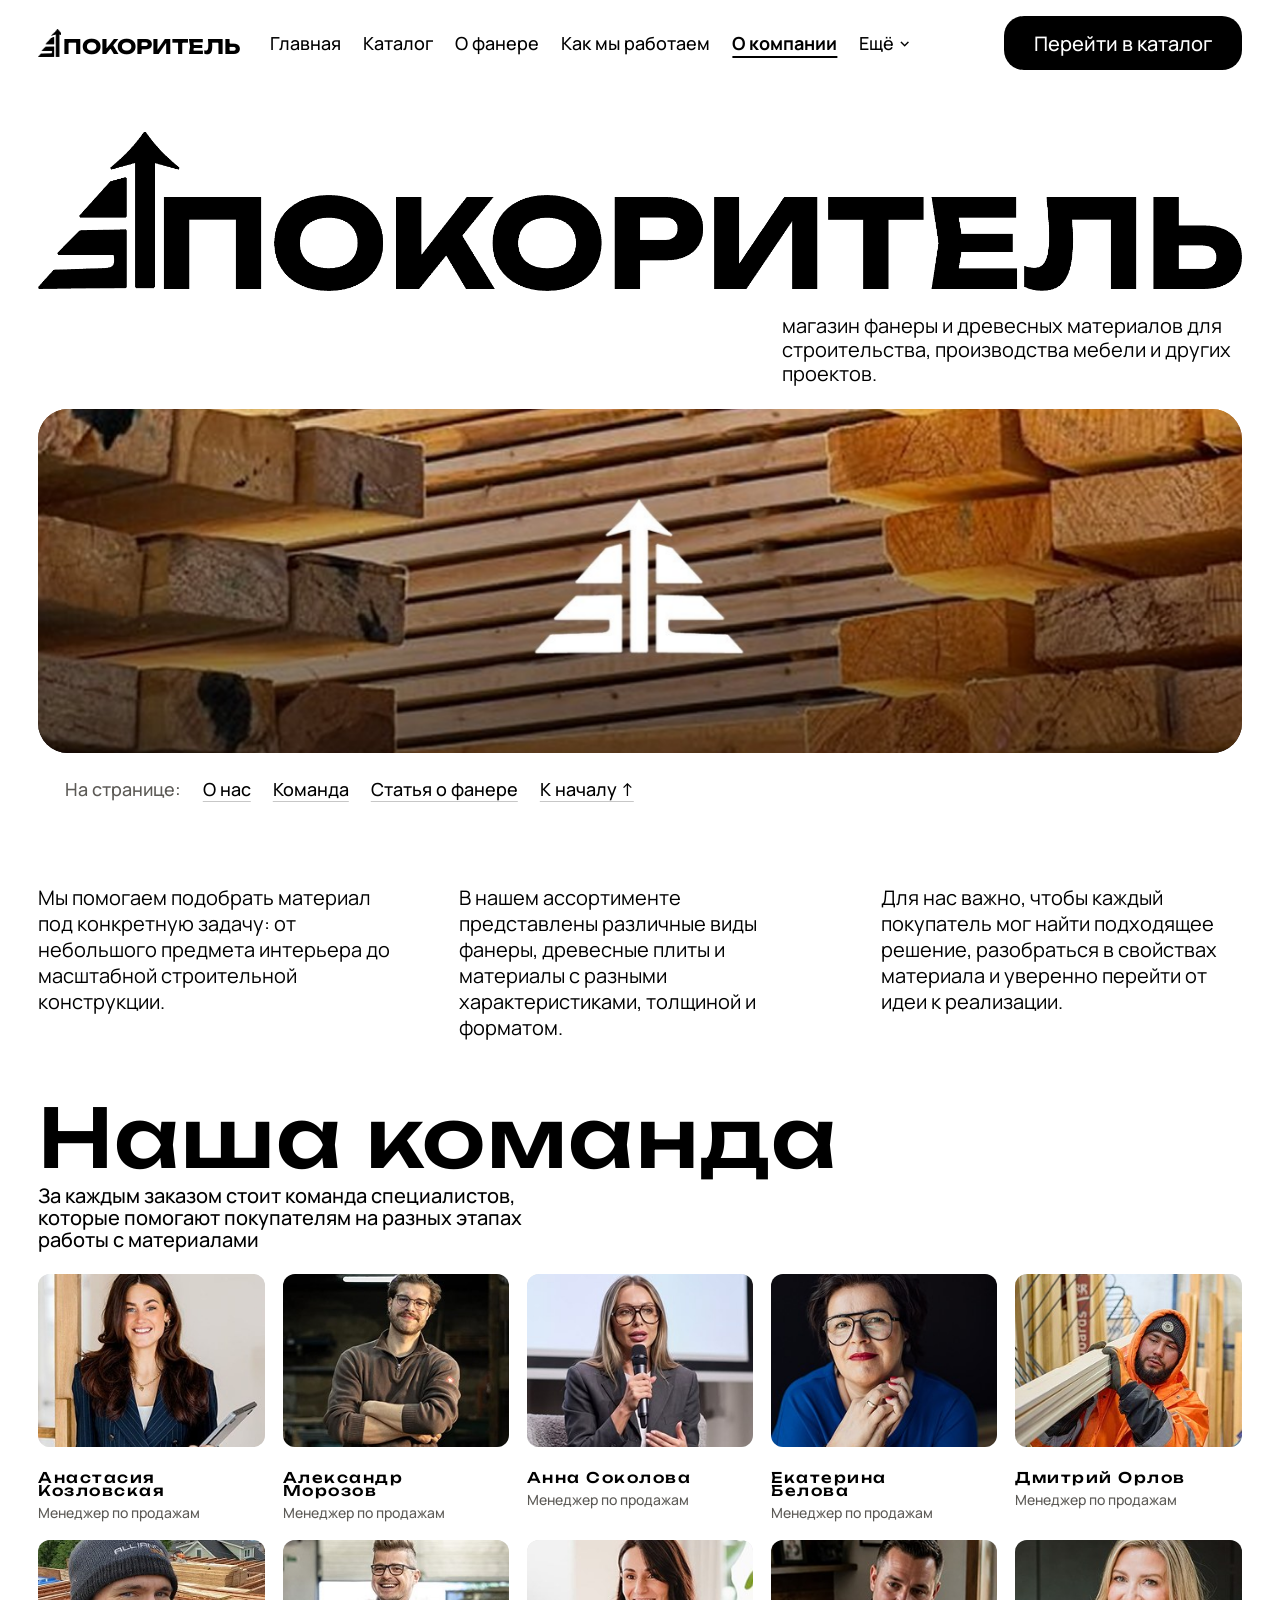
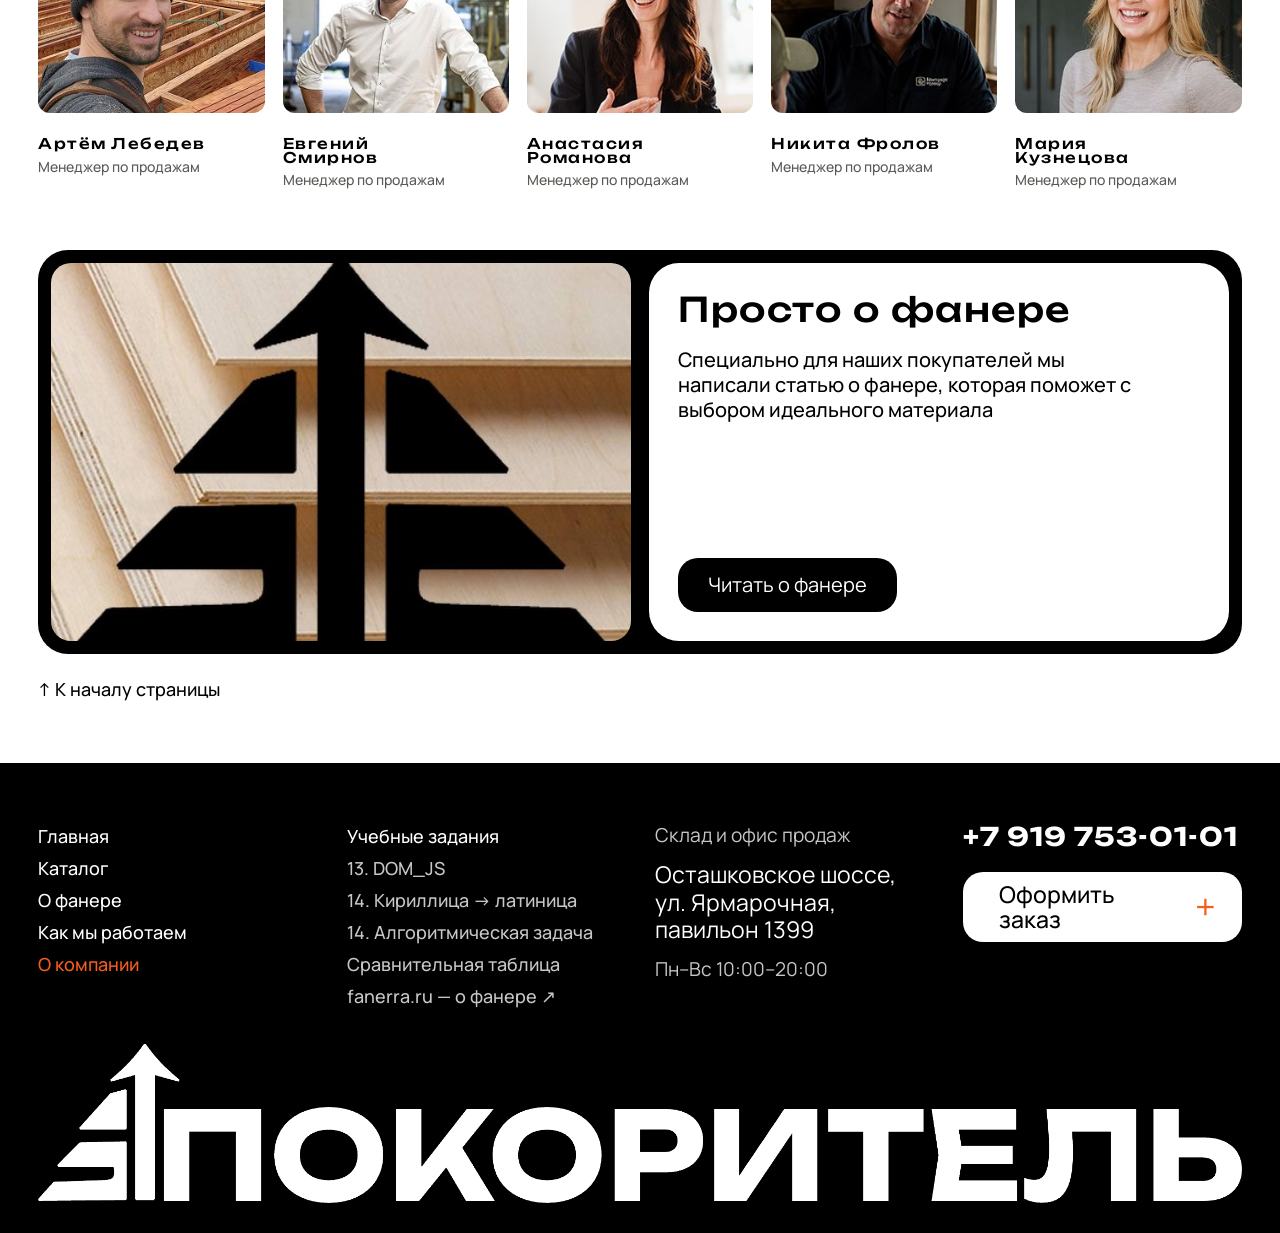
==== about.html @ 30809c19 "Сайт «Покоритель»" ====
<!DOCTYPE html>
<html lang="ru">
<head>
<meta charset="utf-8">
<meta name="viewport" content="width=device-width, initial-scale=1">
<title>О компании — Покоритель</title>
<link rel="preconnect" href="https://fonts.googleapis.com">
<link rel="stylesheet" href="https://fonts.googleapis.com/css2?family=Unbounded:wght@500;700&family=Manrope:wght@400;500;600;700&family=JetBrains+Mono&display=swap">
<link rel="stylesheet" href="css/style.css">
<script>document.documentElement.classList.add("js")</script>
</head>
<body id="top">
<header class="site-header">
  <!-- графическая ссылка на начальную страницу -->
  <a class="logo" href="index.html" target="_self" aria-label="Покоритель — на главную"><img src="assets/mark-black.png" alt="Логотип"><span>ПОКОРИТЕЛЬ</span></a>
  <nav class="main-nav" aria-label="Основное меню">
    <a href="index.html" target="_self">Главная</a>
    <a href="catalog.html" target="_self">Каталог</a>
    <a href="plywood.html" target="_self">О фанере</a>
    <a href="process.html" target="_self">Как мы работаем</a>
    <a href="about.html" target="_self" aria-current="page">О компании</a>
    <div class="more">
      <button class="more-btn" type="button" aria-expanded="false">Ещё<span class="chev">›</span></button>
      <div class="more-menu">
        <a href="tasks.html" target="_self"><b>Учебные задания</b><small>Все 15 заданий и где их найти</small></a>
        <a href="task13.html" target="_self"><b>13. DOM_JS</b><small>Считываем информацию из DOM</small></a>
        <a href="task14.html" target="_self"><b>14. Кириллица → латиница</b><small>Изменяем паспорт по клику</small></a>
        <a href="algo.html" target="_self"><b>14. Алгоритмическая задача</b><small>Решение алгоритмической задачи</small></a>
        <a href="plywood.html#table" target="_self"><b>Сравнительная таблица</b><small>Закладка на странице «О фанере»</small></a>
        <a href="https://fanerra.ru" target="_blank" rel="noopener"><b>fanerra.ru — о фанере ↗</b><small>Внешний сайт, откроется в новом окне</small></a>
      </div>
    </div>
  </nav>
  <div class="spacer"></div>
  <a class="header-phone" href="tel:+79197530101">+7 919 753-01-01</a>
  <a class="btn header-cta" href="catalog.html" target="_self">Перейти в каталог</a>
  <button class="burger" type="button" data-menu aria-label="Меню"><span></span><span></span></button>
</header>
<div class="mobile-menu">
  <div class="top"><span>ПОКОРИТЕЛЬ</span><button class="btn btn-light" type="button" data-menu>Закрыть</button></div>
  <nav aria-label="Мобильное меню">
    <a href="index.html" target="_self">Главная</a>
    <a href="catalog.html" target="_self">Каталог</a>
    <a href="plywood.html" target="_self">О фанере</a>
    <a href="process.html" target="_self">Как мы работаем</a>
    <a href="about.html" target="_self" aria-current="page">О компании</a>
    <a href="tasks.html" target="_self">Учебные задания</a>
    <a href="task13.html" target="_self">13. DOM_JS</a>
    <a href="task14.html" target="_self">14. Кириллица → латиница</a>
    <a href="algo.html" target="_self">14. Алгоритмическая задача</a>
    <a href="plywood.html#table" target="_self">Сравнительная таблица</a>
    <a href="https://fanerra.ru" target="_blank" rel="noopener">fanerra.ru — о фанере ↗</a>
    <a class="small" href="tel:+79197530101" style="margin-top:auto;padding-top:30px">+7 919 753-01-01</a>
  </nav>
</div>
<main>

<section>
  <h1 class="brand" data-reveal><img src="assets/logo-black.png" alt="ПОКОРИТЕЛЬ"></h1>
  <p class="about-lead" data-reveal>магазин фанеры и древесных материалов для строительства, производства мебели и других проектов.</p>
  <figure class="about-banner" data-reveal><img src="assets/photo/about-banner.jpg" alt="Склад древесины, логотип «Покоритель»"><figcaption class="sr">Наш склад пиломатериалов</figcaption></figure>
  <div style="padding:24px calc(var(--pad) - 12px) 0"><nav class="page-nav" aria-label="Разделы страницы" data-reveal><span>На странице:</span><a href="#company" target="_self">О нас</a><a href="#team" target="_self">Команда</a><a href="#promo" target="_self">Статья о фанере</a><a href="#top" target="_self">К началу ↑</a></nav></div>
</section>
<section class="section" id="company">
  <div class="paras">
    <p data-reveal>Мы помогаем подобрать материал под конкретную задачу: от небольшого предмета интерьера до масштабной строительной конструкции.</p><p data-reveal>В нашем ассортименте представлены различные виды фанеры, древесные плиты и материалы с разными характеристиками, толщиной и форматом.</p><p data-reveal>Для нас важно, чтобы каждый покупатель мог найти подходящее решение, разобраться в свойствах материала и уверенно перейти от идеи к реализации.</p>
  </div>
</section>
<section id="team">
  <h2 class="h-hero" data-reveal>Наша команда</h2>
  <p class="lead" data-reveal style="max-width:500px;margin:0 0 30px">За каждым заказом стоит команда специалистов, которые помогают покупателям на разных этапах работы с материалами</p>
  <div class="team">
    <figure data-reveal><div class="ph"><img src="assets/photo/team0.jpg" alt="Анастасия Козловская, менеджер по продажам"></div><figcaption>Анастасия<br>Козловская</figcaption></figure><figure data-reveal><div class="ph"><img src="assets/photo/team1.jpg" alt="Александр Морозов, менеджер по продажам"></div><figcaption>Александр<br>Морозов</figcaption></figure><figure data-reveal><div class="ph"><img src="assets/photo/team2.jpg" alt="Анна Соколова, менеджер по продажам"></div><figcaption>Анна Соколова</figcaption></figure><figure data-reveal><div class="ph"><img src="assets/photo/team3.jpg" alt="Екатерина Белова, менеджер по продажам"></div><figcaption>Екатерина<br>Белова</figcaption></figure><figure data-reveal><div class="ph"><img src="assets/photo/team4.jpg" alt="Дмитрий Орлов, менеджер по продажам"></div><figcaption>Дмитрий Орлов</figcaption></figure><figure data-reveal><div class="ph"><img src="assets/photo/team5.jpg" alt="Артём Лебедев, менеджер по продажам"></div><figcaption>Артём Лебедев</figcaption></figure><figure data-reveal><div class="ph"><img src="assets/photo/team6.jpg" alt="Евгений Смирнов, менеджер по продажам"></div><figcaption>Евгений<br>Смирнов</figcaption></figure><figure data-reveal><div class="ph"><img src="assets/photo/team7.jpg" alt="Анастасия Романова, менеджер по продажам"></div><figcaption>Анастасия<br>Романова</figcaption></figure><figure data-reveal><div class="ph"><img src="assets/photo/team8.jpg" alt="Никита Фролов, менеджер по продажам"></div><figcaption>Никита Фролов</figcaption></figure><figure data-reveal><div class="ph"><img src="assets/photo/team9.jpg" alt="Мария Кузнецова, менеджер по продажам"></div><figcaption>Мария<br>Кузнецова</figcaption></figure>
  </div>
</section>
<section id="promo">
  <div class="promo" data-reveal>
    <div class="img" role="img" aria-label="Логотип на листах фанеры"></div>
    <div class="body">
      <h2 class="h-2">Просто о фанере</h2>
      <p>Специально для наших покупателей мы написали статью о фанере, которая поможет с выбором идеального материала</p>
      <a class="btn" href="plywood.html" target="_self" style="font-weight:400">Читать о фанере</a>
    </div>
  </div>
  <p class="to-top"><a href="#top" target="_self">↑ К началу страницы</a></p>
</section>

</main>
<footer class="site-footer">
  <div class="cols">
    <ul><li><a href="index.html" target="_self">Главная</a></li><li><a href="catalog.html" target="_self">Каталог</a></li><li><a href="plywood.html" target="_self">О фанере</a></li><li><a href="process.html" target="_self">Как мы работаем</a></li><li><a href="about.html" target="_self" aria-current="page">О компании</a></li></ul>
    <ul><li><a href="tasks.html" target="_self">Учебные задания</a></li><li class="fsub"><a href="task13.html" target="_self">13. DOM_JS</a></li><li class="fsub"><a href="task14.html" target="_self">14. Кириллица → латиница</a></li><li class="fsub"><a href="algo.html" target="_self">14. Алгоритмическая задача</a></li><li class="fsub"><a href="plywood.html#table" target="_self">Сравнительная таблица</a></li><li class="fsub"><a href="https://fanerra.ru" target="_blank" rel="noopener">fanerra.ru — о фанере ↗</a></li></ul>
    <div class="addr">
      <span class="grey">Склад и офис продаж</span>
      <span class="big-addr">Осташковское шоссе, ул.&nbsp;Ярмарочная, павильон&nbsp;1399</span>
      <span class="grey">Пн–Вс 10:00–20:00</span>
    </div>
    <div class="call">
      <a class="phone" href="tel:+79197530101">+7 919 753-01-01</a>
      <a class="order-btn" href="process.html#order" target="_self">Оформить заказ<span>+</span></a>
    </div>
  </div>
  <a class="wordmark" href="index.html" target="_self" aria-label="Покоритель — на главную"><img src="assets/logo-white.png" alt="ПОКОРИТЕЛЬ"></a>
</footer>
<script src="js/site.js"></script>
<script src="js/motion.js"></script>

</body>
</html>
---- css/style.css ----
/* Покоритель — магазин фанеры. Стили по макету в Figma */
:root {
  --ink: #000;
  --muted: #5C5A56;
  --surface: #F2F1EE;
  --line: #E3E3E3;
  --grey: #C7C7C7;
  --accent: #F55D1C;
  --pad: clamp(16px, 3vw, 46px);
  --display: Unbounded, sans-serif;
  --body: Involve, Manrope, sans-serif;
}

html, body { margin: 0; background: #fff; color: var(--ink); font-family: var(--body); -webkit-font-smoothing: antialiased; }
* { box-sizing: border-box; }
a { color: inherit; text-decoration: none; }
a:hover { color: var(--accent); }
img { max-width: 100%; }
:focus-visible { outline: 2px solid #000; outline-offset: 2px; box-shadow: 0 0 0 2px #fff; }
html { scroll-behavior: smooth; }
section[id], article[id], [id] { scroll-margin-top: 100px; }

.display { font-family: var(--display); font-weight: 500; letter-spacing: 1.5px; }
.h-hero { margin: 0; font-family: var(--display); font-weight: 500; font-size: clamp(44px, 6.35vw, 96px); line-height: .871; letter-spacing: 1.5px; }
.h-2 { margin: 0; font-family: var(--display); font-weight: 500; font-size: clamp(28px, 2.65vw, 40px); line-height: .95; letter-spacing: 1.5px; }
.lead { margin: 30px 0; max-width: 400px; font-size: 20px; font-weight: 500; line-height: 1.1; }
.muted { color: var(--muted); }
.accent { color: var(--accent); }
.section { padding: 60px var(--pad) 96px; }

/* кнопки */
.btn { height: 54px; padding: 0 30px; border-radius: 20px; border: 0; background: #000; color: #fff; display: inline-flex; align-items: center; justify-content: center; gap: 12px; font: 500 20px var(--body); cursor: pointer; white-space: nowrap; }
.btn:hover { background: #2a2a2a; color: #fff; }
.btn-o { height: 54px; padding: 0 24px; border-radius: 20px; border: 0; background: transparent; box-shadow: inset 0 0 0 1px #000; color: #000; display: inline-flex; align-items: center; gap: 10px; font: 500 20px var(--body); cursor: pointer; }
.btn-o:hover { background: #000; color: #fff; }
.btn-light { background: #fff; color: #000; }
.btn-light:hover { background: var(--surface); color: #000; }
.chip { height: 54px; padding: 0 16px; border-radius: 20px; border: 0; background: transparent; box-shadow: inset 0 0 0 2px #000; font: 500 16px var(--body); cursor: pointer; }
.chip:hover { background: var(--surface); }
.chip.on { background: #000; color: #fff; box-shadow: none; }
.row { display: flex; gap: 12px; flex-wrap: wrap; align-items: center; }

/* ---------- шапка (единая навигация) ---------- */
.site-header { position: sticky; top: 0; z-index: 50; background: #fff; padding: 16px clamp(16px, 2.4vw, 37px) 16px clamp(12px, 1vw, 14px); display: flex; align-items: center; gap: 30px; }
.logo { display: flex; align-items: flex-end; flex-shrink: 0; color: #000; }
.logo:hover { color: #000; opacity: .7; }
.logo img { width: 26px; height: 26px; display: block; margin-right: 6px; }
.logo span { font-family: var(--display); font-weight: 700; font-size: 20px; line-height: 1; }
.main-nav { display: flex; align-items: center; gap: 30px; flex: 1; min-width: 0; }
.main-nav > a, .more-btn { font-size: 20px; font-weight: 500; line-height: 1; white-space: nowrap; }
.main-nav a[aria-current="page"], .more-btn.active { font-weight: 700; text-decoration: underline; text-underline-offset: 6px; text-decoration-thickness: 2px; }
.more { position: relative; }
.more-btn { border: 0; background: transparent; padding: 0; cursor: pointer; display: flex; align-items: center; gap: 6px; font-family: var(--body); color: #000; }
.more-btn:hover { color: var(--accent); }
.more-btn .chev { display: inline-block; font-size: 18px; transform: rotate(90deg); transition: transform .25s; }
.more.open .more-btn .chev { transform: rotate(270deg); }
.more-menu { display: none; position: absolute; top: calc(100% + 22px); left: -22px; min-width: 380px; background: #fff; border-radius: 20px; box-shadow: 0 18px 50px rgba(0,0,0,.14), inset 0 0 0 1px var(--line); padding: 10px; flex-direction: column; }
.more.open .more-menu { display: flex; }
.more-menu a { padding: 14px 16px; border-radius: 14px; display: flex; flex-direction: column; gap: 6px; }
.more-menu a:hover { background: var(--surface); color: #000; }
.more-menu b { font-size: 20px; font-weight: 500; line-height: 1.1; }
.more-menu a[aria-current="page"] b { font-weight: 700; text-decoration: underline; text-underline-offset: 5px; }
.more-menu small { font-size: 16px; font-weight: 500; color: var(--muted); }
.header-phone { font-size: 20px; font-weight: 500; white-space: nowrap; flex-shrink: 0; }
.burger { display: none; height: 54px; width: 54px; border-radius: 20px; border: 0; background: var(--surface); cursor: pointer; flex-direction: column; align-items: center; justify-content: center; gap: 5px; flex-shrink: 0; }
.burger span { width: 22px; height: 2px; background: #000; }
.mobile-menu { display: none; position: fixed; inset: 0; z-index: 70; background: #000; color: #fff; flex-direction: column; overflow: auto; }
.mobile-menu.open { display: flex; }
.mobile-menu .top { padding: 16px var(--pad); display: flex; align-items: center; gap: 16px; }
.mobile-menu .top span { font-family: var(--display); font-weight: 700; font-size: 20px; flex: 1; }
.mobile-menu nav { flex: 1; display: flex; flex-direction: column; gap: 14px; padding: 24px clamp(16px, 3vw, 46px) 46px; }
.mobile-menu nav a { font-family: var(--display); font-weight: 500; font-size: clamp(28px, 6vw, 56px); line-height: 1; letter-spacing: 1.5px; }
.mobile-menu nav a[aria-current="page"] { color: var(--accent); }
.mobile-menu nav a.small { font-family: var(--body); font-size: 20px; letter-spacing: 0; color: var(--grey); }

@media (max-width: 1279px) {
  .main-nav { display: none; }
  .burger { display: flex; }
  .site-header .spacer { flex: 1; }
}
@media (min-width: 1280px) { .site-header .spacer { display: none; } }
@media (max-width: 759px) { .header-phone, .header-cta { display: none !important; } }

/* ---------- главная ---------- */
.hero { position: relative; height: calc(100svh - 86px); min-height: 600px; padding: 30px 12px 57px; }
.hero-box { position: relative; height: 100%; border-radius: 30px; overflow: hidden; background: #7FB3E8 url(../assets/photo/hero.jpg) center/cover no-repeat; }
.hero-box::after { content: ""; position: absolute; inset: 0; background: linear-gradient(180deg, rgba(0,0,0,0) 54.64%, #000 222.86%); pointer-events: none; }
.hero-card { position: absolute; z-index: 1; right: 20px; bottom: 14px; width: min(647px, calc(100% - 662px)); border-radius: 20px; background: var(--surface); padding: 30px 30px 34px; display: flex; flex-direction: column; gap: 16px; transition: box-shadow .3s; }
.hero-card:hover { color: #000; box-shadow: 0 18px 40px rgba(0,0,0,.18); }
.hero-card .t { font-family: var(--display); font-weight: 500; font-size: clamp(28px, 2.6vw, 40px); line-height: 1; letter-spacing: 1.5px; }
.hero-card .s { font-size: 20px; font-weight: 500; line-height: 1.35; color: var(--muted); }
.hero-text { position: absolute; z-index: 1; left: 0; bottom: 0; width: min(612px, calc(100% - 30px)); min-height: 420px; background: #fff; border-top-right-radius: 30px; padding: 32px 30px 30px 36px; display: flex; flex-direction: column; align-items: flex-start; gap: 26px; }
.hero-text::before, .hero-text::after { content: ""; position: absolute; width: 30px; height: 30px; background: radial-gradient(circle at 100% 0, transparent 29.5px, #fff 30px); }
.hero-text::before { left: 0; top: -30px; }
.hero-text::after { right: -30px; bottom: 0; }
.hero-text h1 { margin: 0; font-family: var(--display); font-weight: 500; font-size: clamp(52px, 6.35vw, 96px); line-height: .871; letter-spacing: 1.5px; }
.hero-text p { margin: 0; max-width: 385px; font-size: 20px; line-height: 1.05; }
.down { margin-top: -13px; width: 54px; height: 54px; border-radius: 20px; box-shadow: inset 0 0 0 1px #000; display: flex; align-items: center; justify-content: center; font-size: 22px; }
.down:hover { background: #000; color: #fff; }
@media (max-width: 999px) { .hero-card { display: none; } }

.pill-title { margin: 0 0 22px; height: 54px; padding: 0 30px; border-radius: 20px; background: #000; color: #fff; display: flex; align-items: center; justify-content: center; width: min(682px, 100%); font-size: 20px; font-weight: 500; }
.why-grid { display: grid; grid-template-columns: repeat(auto-fit, minmax(min(100%, 460px), 1fr)); gap: 22px; }
.stats { display: grid; grid-template-columns: repeat(2, minmax(0, 1fr)); gap: 22px; }
.stat { aspect-ratio: 331/398; border-radius: 20px; background: var(--surface); padding: clamp(20px, 2vw, 30px); display: flex; flex-direction: column; justify-content: space-between; gap: 16px; }
.stat b { font-family: var(--display); font-weight: 500; font-size: clamp(26px, 3vw, 48px); line-height: .95; letter-spacing: 1.5px; }
.stat span { font-size: clamp(14px, 1.3vw, 20px); font-weight: 500; line-height: 1.3; color: var(--muted); }
.photo-card { position: relative; min-height: 420px; border-radius: 20px; overflow: hidden; background: var(--grey) url(../assets/photo/about-banner.jpg) center/cover no-repeat; }
.photo-card .btn { position: absolute; left: 22px; bottom: 22px; }
.team-strip { margin-top: 22px; border-radius: 20px; background: var(--surface); padding: clamp(22px, 2.4vw, 36px); display: grid; grid-template-columns: repeat(auto-fit, minmax(min(100%, 420px), 1fr)); gap: 30px; align-items: end; }
.team-strip h3 { margin: 0 0 30px; font-family: var(--display); font-weight: 500; font-size: clamp(28px, 3vw, 48px); line-height: .95; letter-spacing: 1.5px; max-width: 720px; }
.faces { display: flex; gap: 10px; flex-wrap: wrap; }
.faces img { width: clamp(72px, 7vw, 101px); aspect-ratio: 101/85; border-radius: 4px; object-fit: cover; background: var(--grey); }
.team-strip .btn { justify-self: end; }

.cat-section { background: var(--surface); padding: 46px var(--pad) 96px; }
.cat-head { display: flex; justify-content: space-between; align-items: center; gap: 22px; flex-wrap: wrap; margin-bottom: 46px; }
.counter { font-family: var(--display); font-weight: 500; font-size: 20px; letter-spacing: 1px; margin-right: 6px; }
.arrow { width: 54px; height: 54px; border-radius: 20px; border: 0; font-size: 22px; cursor: pointer; background: transparent; box-shadow: inset 0 0 0 1px #000; }
.arrow:hover { background: #000; color: #fff; }
.arrow.dark { background: #000; color: #fff; box-shadow: none; }
.carousel { display: grid; grid-auto-flow: column; grid-auto-columns: minmax(280px, calc((100% - 66px) / 3.8)); gap: 22px; overflow-x: auto; scroll-snap-type: x mandatory; scrollbar-width: none; }
.carousel::-webkit-scrollbar { display: none; }
.product { scroll-snap-align: start; display: flex; flex-direction: column; gap: 16px; margin: 0; }
.product .pic { position: relative; display: block; aspect-ratio: 360/432; border-radius: 20px; background: #fff center/cover no-repeat; }
.product .sort { position: absolute; left: 20px; top: 20px; padding: 6px 10px; border-radius: 4px; background: #fff; font-size: 16px; font-weight: 700; color: var(--accent); }
.product h3 { margin: 0; font-family: var(--display); font-size: clamp(20px, 1.7vw, 26px); font-weight: 500; line-height: 1.15; letter-spacing: .5px; }
.product .size { font-size: 20px; font-weight: 500; color: var(--muted); }
.product .price { font-family: var(--display); font-weight: 500; font-size: clamp(22px, 2vw, 30px); letter-spacing: 1px; }
.product .btn { height: 68px; font-size: 22px; }

.faq-title { margin: 0 0 46px; display: flex; justify-content: space-between; align-items: baseline; gap: 22px; flex-wrap: wrap; font-family: var(--display); font-weight: 500; font-size: clamp(40px, 6vw, 96px); line-height: .87; letter-spacing: 1.5px; }
.faq { display: flex; flex-direction: column; gap: 22px; }
.faq-item { border-radius: 20px; background: var(--surface); overflow: hidden; }
.faq-item button { width: 100%; border: 0; background: transparent; cursor: pointer; padding: clamp(22px, 2vw, 30px) clamp(22px, 2.4vw, 36px); display: flex; justify-content: space-between; align-items: center; gap: 22px; text-align: left; color: #000; }
.faq-item .q { font-family: var(--display); font-weight: 500; font-size: clamp(22px, 2.6vw, 40px); line-height: 1.05; letter-spacing: .5px; max-width: 900px; }
.faq-item .sign { font-family: var(--display); font-weight: 500; font-size: clamp(40px, 4vw, 62px); line-height: 1; color: var(--accent); flex-shrink: 0; }
.faq-item.open .sign { color: #000; }
.faq-item .a { display: none; margin: 0; padding: 0 clamp(22px, 2.4vw, 36px) clamp(22px, 2vw, 30px); max-width: 900px; font-size: 20px; font-weight: 500; line-height: 1.45; color: var(--muted); }
.faq-item.open .a { display: block; }

.map { position: relative; min-height: clamp(520px, 52vw, 780px); border-radius: 20px; overflow: hidden; background: repeating-linear-gradient(135deg, var(--surface) 0 14px, var(--line) 14px 15px); }
.map .tag { position: absolute; right: 22px; top: 22px; font-family: 'JetBrains Mono', monospace; font-size: 14px; color: var(--muted); background: var(--surface); padding: 8px 12px; border-radius: 4px; }
.map .card { position: absolute; left: clamp(12px, 1.6vw, 22px); bottom: clamp(12px, 1.6vw, 22px); width: min(640px, calc(100% - 24px)); border-radius: 20px; background: #000; color: #fff; padding: clamp(24px, 2.6vw, 40px); display: flex; flex-direction: column; gap: 30px; }
.map h2 { margin: 0; font-family: var(--display); font-weight: 500; font-size: clamp(40px, 5vw, 80px); line-height: .87; letter-spacing: 1.5px; }
.map .addr { margin: 0; font-family: var(--display); font-weight: 500; font-size: clamp(20px, 2vw, 30px); line-height: 1.1; letter-spacing: .5px; }

/* ---------- формы (тёмная карточка) ---------- */
.form-wrap { position: relative; border-radius: 20px; overflow: hidden; background: var(--muted) url(../assets/photo/order.jpg) center/cover no-repeat; padding: clamp(16px, 2vw, 30px); display: grid; grid-template-columns: repeat(auto-fit, minmax(min(100%, 520px), 1fr)); gap: 22px; }
.form-side { color: #fff; padding: clamp(10px, 2vw, 30px); display: flex; flex-direction: column; gap: 22px; }
.form-side img { width: 120px; filter: invert(1); }
.form-side h2 { margin: 0; font-family: var(--display); font-weight: 500; font-size: clamp(36px, 4.5vw, 72px); line-height: .9; letter-spacing: 1.5px; }
.form-side p { margin: 0; max-width: 420px; font-size: 20px; font-weight: 500; line-height: 1.25; }
.dark-form { background: #000; color: #fff; border-radius: 20px; padding: clamp(24px, 2.4vw, 36px); display: flex; flex-direction: column; gap: 12px; }
.dark-form h2 { margin: 0 0 10px; font-family: var(--display); font-weight: 500; font-size: clamp(26px, 2.4vw, 36px); line-height: 1; padding-bottom: 22px; border-bottom: 1px solid #fff; }
.dark-form input[type=text], .dark-form input[type=tel], .dark-form input[type=email], .dark-form input[type=number], .dark-form input[type=password], .dark-form input[type=date], .dark-form select, .dark-form textarea {
  height: 64px; border-radius: 20px; border: 0; padding: 0 18px; font: 400 20px var(--body); min-width: 0; width: 100%; background: #fff; color: #000;
}
.dark-form textarea { height: auto; padding: 16px 18px; resize: vertical; }
.dark-form .lbl { display: flex; align-items: center; gap: 12px; background: #fff; color: #3A3A3A; border-radius: 20px; padding: 0 0 0 18px; font-size: 20px; }
.dark-form .lbl input { flex: 1; height: 62px; background: transparent; padding-left: 0; }
.dark-form fieldset { border: 1px solid #5C5A56; border-radius: 20px; padding: 14px 18px; margin: 0; display: flex; gap: 10px 22px; flex-wrap: wrap; font-size: 18px; }
.dark-form legend { padding: 0 8px; color: var(--grey); font-size: 16px; }
.dark-form fieldset label { display: flex; align-items: center; gap: 8px; cursor: pointer; }
.dark-form input[type=radio], .dark-form input[type=checkbox] { width: 20px; height: 20px; accent-color: var(--accent); }
.dark-form .two { display: grid; grid-template-columns: 1fr 1fr; gap: 12px; }
.dark-form .hint { font-size: 14px; color: var(--grey); margin: 0; }
.dark-form .actions { display: flex; gap: 10px; flex-wrap: wrap; margin-top: 6px; }
.dark-form .btn { background: #fff; color: #000; }
.dark-form .btn:hover { background: var(--surface); color: #000; }
.dark-form .btn-o { box-shadow: inset 0 0 0 1px #fff; color: #fff; }
.dark-form .btn-o:hover { background: #fff; color: #000; }
@media (max-width: 560px) { .dark-form .two { grid-template-columns: 1fr; } }

/* ---------- каталог ---------- */
.filters { display: flex; gap: 12px; flex-wrap: wrap; margin: 46px 0; }
.filters a { height: 54px; padding: 0 30px; border-radius: 20px; box-shadow: inset 0 0 0 1px #000; display: flex; align-items: center; gap: 10px; font-size: 20px; font-weight: 500; }
.filters a:hover { background: var(--surface); color: #000; }
.filters a span { font-size: 16px; color: var(--muted); }
.filters a.on { background: #000; color: #fff; box-shadow: none; }
.filters a.on span { color: var(--accent); }
.cat-grid { display: grid; grid-template-columns: repeat(auto-fill, minmax(min(100%, 320px), 1fr)); gap: 60px 22px; }
.cat-grid .product .pic { aspect-ratio: 458/551; background-color: var(--surface); }
.cat-grid .product h2 { margin: 0; font-size: 24px; font-weight: 700; line-height: 1.1; max-width: 300px; }
.cat-grid figcaption { display: flex; flex-direction: column; gap: 16px; flex: 1; }
.cat-grid .head { display: flex; justify-content: space-between; align-items: flex-start; gap: 16px; }
.cat-grid .price { margin-top: auto; }
.cat-grid .product .btn { height: 54px; font-size: 20px; }
.banner { margin-top: 96px; border-radius: 20px; background: var(--surface); padding: clamp(22px, 2.4vw, 36px); display: flex; justify-content: space-between; align-items: center; gap: 22px; flex-wrap: wrap; }
.banner p { margin: 0; font-family: var(--display); font-weight: 500; font-size: clamp(24px, 2.65vw, 40px); line-height: 1; letter-spacing: 1.5px; max-width: 760px; }

/* ---------- о фанере ---------- */
.bookmarks { margin: 34px 0 46px; display: flex; justify-content: space-between; gap: 16px; flex-wrap: wrap; }
.type-list { display: flex; flex-direction: column; gap: 14px; }
.type { border-radius: 30px; background: var(--surface); padding: 13px; display: grid; grid-template-columns: repeat(auto-fit, minmax(min(100%, 420px), 1fr)); gap: 18px; }
.type .img { min-height: 340px; border-radius: 20px; background: var(--line) center/cover no-repeat; }
.type .body { border-radius: 30px; background: #fff; box-shadow: inset 0 0 0 1px #000; padding: clamp(22px, 2.3vw, 34px); display: flex; flex-direction: column; align-items: flex-start; gap: 22px; }
.type .tag { height: 42px; padding: 0 22px; border-radius: 14px; box-shadow: inset 0 0 0 1px #000; display: flex; align-items: center; font-size: 18px; font-weight: 500; }
.type h2 { margin-top: 12px; }
.type p { margin: 0; max-width: 640px; font-size: 20px; font-weight: 500; line-height: 1.25; }
.type .foot { margin-top: auto; width: 100%; display: flex; justify-content: space-between; align-items: center; gap: 22px; flex-wrap: wrap; }
.thumb { display: flex; align-items: center; gap: 12px; max-width: 420px; }
.thumb:hover { color: #000; opacity: .75; }
.thumb img { width: 84px; height: 58px; border-radius: 20px; object-fit: cover; flex-shrink: 0; }
.thumb span { font-size: 16px; font-weight: 500; line-height: 1.2; color: rgba(0,0,0,.6); }
.ext-more { margin: 30px 0 0; display: flex; justify-content: flex-end; align-items: center; gap: 30px; flex-wrap: wrap; }
.ext-more p { margin: 0; max-width: 330px; font-size: 20px; font-weight: 500; line-height: 1.1; }

.table-frame { border-radius: 30px; background: #000; padding: 13px; }
.table-bg { border-radius: 24px; background: #D9C7A7 url(../assets/table-birch.jpg) center/cover no-repeat; padding: clamp(8px, 1vw, 14px); }
.table-scroll { overflow-x: auto; }
table.cmp { width: 100%; min-width: 900px; border-collapse: separate; border-spacing: 0 10px; font-size: 20px; text-align: left; }
table.cmp thead th { background: #000; color: #fff; font-weight: 500; padding: 24px 22px; }
table.cmp thead th:first-child { padding-left: 34px; border-radius: 20px 0 0 20px; }
table.cmp thead th:last-child { padding-right: 34px; border-radius: 0 20px 20px 0; }
table.cmp tbody th, table.cmp td { padding: 18px 22px; border-top: 2px solid #000; border-bottom: 2px solid #000; background: rgba(255,255,255,.55); font-weight: 500; }
table.cmp tbody th { border-left: 2px solid #000; border-radius: 20px 0 0 20px; font-weight: 700; padding-left: 24px; }
table.cmp td:last-child { border-right: 2px solid #000; border-radius: 0 20px 20px 0; padding-right: 34px; }
table.cmp tbody th a { display: flex; align-items: center; gap: 14px; text-decoration: underline; text-underline-offset: 5px; text-decoration-thickness: 1px; }
table.cmp tbody th img { width: 48px; height: 48px; border-radius: 12px; object-fit: cover; flex-shrink: 0; }
.checklist { margin-top: 4px; border: 2px solid #000; border-radius: 20px; background: rgba(255,255,255,.7); padding: 22px 24px; display: flex; justify-content: space-between; align-items: flex-end; gap: 22px; flex-wrap: wrap; }
.checklist b { display: block; font-size: 24px; font-weight: 500; margin-bottom: 12px; }
.checklist > div > ul { margin: 0; padding-left: 22px; display: flex; gap: 10px 46px; flex-wrap: wrap; font-size: 16px; font-weight: 500; line-height: 1.25; }
.checklist ul ul { margin: 4px 0 0; padding-left: 20px; list-style: circle; display: block; }

/* ---------- как мы работаем ---------- */
.steps { margin: 0; padding: 0; list-style: none; display: grid; grid-template-columns: repeat(auto-fit, minmax(min(100%, 560px), 1fr)); gap: 22px; counter-reset: step; }
.steps li { min-height: 248px; border-radius: 20px; background: var(--surface); padding: clamp(22px, 2.2vw, 32px); display: grid; grid-template-columns: auto 1fr; gap: 16px 26px; align-content: space-between; }
.steps .n, .steps h2 { font-family: var(--display); font-weight: 500; font-size: clamp(28px, 2.65vw, 40px); line-height: 1; letter-spacing: 1.5px; margin: 0; }
.steps .n { color: var(--accent); }
.steps p { grid-column: 2; margin: 0; max-width: 560px; font-size: 20px; font-weight: 500; line-height: 1.25; }

/* ---------- о компании ---------- */
.brand { display: flex; align-items: flex-end; }
.brand img { width: clamp(64px, 11.3vw, 171px); height: auto; flex-shrink: 0; display: block; }
.brand h1 { margin: 0 0 0 clamp(6px, 1vw, 14px); font-family: var(--display); font-weight: 700; font-size: clamp(34px, 9.8vw, 148px); line-height: 1; white-space: nowrap; }
.about-lead { margin: 34px clamp(4px, 2.4vw, 37px) 34px auto; max-width: 460px; font-size: 20px; font-weight: 500; line-height: 1.2; }
.about-banner { position: relative; height: clamp(300px, 33.8vw, 511px); border-radius: 20px; overflow: hidden; background: var(--grey) url(../assets/photo/about-banner.jpg) center/cover no-repeat; }
.about-banner::after { content: ""; position: absolute; inset: 0; background: linear-gradient(180deg, rgba(0,0,0,0) 0%, #000 159.64%); }
.about-banner img { position: absolute; z-index: 1; left: 50%; top: 50%; width: clamp(110px, 15vw, 226px); transform: translate(-50%, -50%); filter: invert(1); }
.paras { display: grid; grid-template-columns: repeat(auto-fit, minmax(min(100%, 420px), 1fr)); gap: 30px 46px; }
.paras p { margin: 0; padding-top: 22px; border-top: 1px solid #000; display: grid; grid-template-columns: 56px 1fr; gap: 16px; font-size: 20px; font-weight: 500; line-height: 1.3; }
.paras p span:first-child { font-family: var(--display); color: var(--accent); }
.team { display: grid; grid-template-columns: repeat(auto-fill, minmax(min(100%, 230px), 1fr)); gap: 46px 22px; }
.team figure { margin: 0; display: flex; flex-direction: column; gap: 16px; }
.team .ph { position: relative; aspect-ratio: 274/325; border-radius: 12px; overflow: hidden; background: var(--surface); }
.team .ph img { width: 100%; height: 100%; object-fit: cover; display: block; }
.team .role { position: absolute; left: 11px; right: 11px; bottom: 9px; height: 32px; border-radius: 12px; background: #fff; display: flex; align-items: center; justify-content: center; font-size: 16px; }
.team figcaption { font-family: var(--display); font-weight: 500; font-size: 24px; line-height: .95; letter-spacing: 1.5px; }
.promo { border-radius: 30px; background: #000; padding: 13px; display: grid; grid-template-columns: repeat(auto-fit, minmax(min(100%, 420px), 1fr)); gap: 18px; }
.promo .img { min-height: 378px; border-radius: 20px; background: var(--muted) url(../assets/photo/promo.jpg) center/cover no-repeat; }
.promo .body { border-radius: 30px; background: #fff; padding: clamp(24px, 2.3vw, 34px); display: flex; flex-direction: column; align-items: flex-start; gap: 22px; }
.promo p { margin: 0; max-width: 470px; font-size: 20px; font-weight: 500; line-height: 1.25; }
.promo .btn { margin-top: auto; }

/* ---------- учебные задания ---------- */
.task-list { margin: 0; padding: 0; list-style: none; display: grid; grid-template-columns: repeat(auto-fill, minmax(min(100%, 360px), 1fr)); gap: 60px; }
.task-list li { display: flex; flex-direction: column; align-items: flex-start; gap: 10px; padding-top: 18px; border-top: 1px solid #000; }
.task-list .t { font-size: 20px; font-weight: 600; line-height: 1.15; }
.task-list .d { font-size: 16px; font-weight: 500; line-height: 1.25; color: #3A3A3A; }
.task-list .btn { width: 100%; max-width: 380px; justify-content: space-between; margin-top: 6px; }
.task-list .btn span { color: var(--accent); }
.task-nav a { font-weight: 600; }
.task-card { border-radius: 30px; background: var(--surface); padding: 10px; display: grid; grid-template-columns: repeat(auto-fit, minmax(min(100%, 420px), 1fr)); gap: 18px; }
.task-card .img { min-height: 284px; border-radius: 20px; background: var(--grey) center/cover no-repeat; }
.task-card .body { border-radius: 30px; background: #fff; box-shadow: inset 0 0 0 1px #000; padding: clamp(24px, 2vw, 30px); display: flex; flex-direction: column; align-items: flex-start; justify-content: space-between; gap: 30px; }
.task-card h2 { margin-top: 20px; max-width: 700px; }

/* ---------- паспорт ---------- */
.back { display: inline-flex; align-items: center; gap: 10px; font-size: 20px; font-weight: 500; margin-bottom: 30px; }
.sub { margin: 60px 0 22px; }
.passport { border-radius: 30px; background: var(--surface); padding: 13px; display: grid; grid-template-columns: repeat(auto-fit, minmax(min(100%, 420px), 1fr)); gap: 14px; }
.pp { border-radius: 30px; background: #fff; box-shadow: inset 0 0 0 1px #000; padding: 18px 22px 22px; display: flex; flex-direction: column; gap: 18px; }
.pp.p2 { min-height: 460px; }
.pp .country { padding-bottom: 12px; border-bottom: 1px solid #000; text-align: center; font-size: 18px; font-weight: 600; letter-spacing: 1.5px; text-transform: uppercase; color: rgba(0,0,0,.7); }
.pp .issued { display: flex; flex-direction: column; gap: 12px; font-size: 16px; font-weight: 500; margin-top: 20px; }
.pp .sign { margin-top: auto; display: flex; align-items: flex-end; gap: 10px; font-size: 16px; font-weight: 500; }
.pp .sign i { flex: 1; border-bottom: 1px solid #000; height: 1px; }
.pp .person { display: flex; gap: 30px; flex-wrap: wrap; }
.pp .person img { width: min(274px, 100%); aspect-ratio: 274/325; border-radius: 20px; object-fit: cover; }
.pp .fields { margin-top: 12px; display: flex; flex-direction: column; gap: 14px; }
/* поле паспорта: <p>Метка:<span>значение</span></p> → childNodes[1] = значение */
.pp .fields p { margin: 0; font-size: 14px; font-weight: 500; }
.pp .fields p span { display: block; margin-top: 4px; font-family: var(--display); font-weight: 500; font-size: 24px; letter-spacing: 1.5px; }
.out { min-height: 54px; padding: 14px 24px; border-radius: 20px; box-shadow: inset 0 0 0 1px #000; display: flex; align-items: center; font-size: 20px; line-height: 1.2; color: var(--muted); }
.out.done { color: #000; }
.code { margin: 0; border-radius: 30px; background: #000; color: #fff; padding: clamp(22px, 2.2vw, 32px); font: 400 15px/1.55 'JetBrains Mono', ui-monospace, monospace; overflow: auto; white-space: pre; }
.shot { margin: 22px 0 0; border-radius: 30px; background: var(--surface); padding: 13px; }
.shot img { display: block; width: 100%; border-radius: 20px; }
.shot figcaption { padding: 14px 10px 4px; font-size: 16px; font-weight: 500; color: var(--muted); }
.algo { border-radius: 30px; background: var(--surface); padding: 13px; display: grid; grid-template-columns: repeat(auto-fit, minmax(min(100%, 420px), 1fr)); gap: 14px; }
.algo .pp { gap: 18px; }
.algo label { display: flex; flex-direction: column; gap: 8px; font-size: 16px; font-weight: 500; }
.algo input, .algo textarea { height: 54px; border-radius: 20px; border: 0; box-shadow: inset 0 0 0 1px #000; padding: 0 22px; font: 500 20px var(--body); min-width: 0; }
.algo textarea { height: auto; padding: 14px 22px; resize: vertical; font-size: 17px; }
.algo .res { min-height: 54px; border-radius: 20px; background: #000; color: #fff; padding: 14px 22px; font: 500 20px var(--body); word-break: break-word; }
.pager { margin-top: 46px; display: flex; justify-content: space-between; gap: 16px; flex-wrap: wrap; }

/* ---------- подвал ---------- */
.site-footer { background: #000; color: #fff; padding: 60px var(--pad) 30px; display: flex; flex-direction: column; gap: 60px; }
.site-footer .cols { display: grid; grid-template-columns: repeat(auto-fit, minmax(min(100%, 220px), 1fr)); gap: 30px; }
.site-footer h3 { margin: 0 0 16px; font-size: 16px; font-weight: 500; color: var(--grey); }
.site-footer ul { margin: 0; padding: 0; list-style: none; display: flex; flex-direction: column; gap: 10px; font-size: 20px; font-weight: 500; }
.site-footer .big { display: flex; align-items: flex-end; gap: 10px; }
.site-footer .big img { width: clamp(40px, 6vw, 90px); filter: invert(1); }
.site-footer .big span { font-family: var(--display); font-weight: 700; font-size: clamp(34px, 8vw, 120px); line-height: .9; }
.site-footer .copy { display: flex; justify-content: space-between; gap: 16px; flex-wrap: wrap; font-size: 14px; color: var(--grey); border-top: 1px solid #333; padding-top: 22px; }
.site-footer a[aria-current="page"] { color: var(--accent); }

/* появление при прокрутке */
.js [data-reveal] { opacity: 0; transform: translateY(24px); transition: opacity .6s, transform .6s; }
.js [data-reveal].in { opacity: 1; transform: none; }
@media (prefers-reduced-motion: reduce) { [data-reveal] { opacity: 1; transform: none; transition: none; } html { scroll-behavior: auto; } }

.btn:disabled { background: #E3E3E3; color: #8A8781; cursor: not-allowed; }
.site-footer .big img, .form-side img, .about-banner img { filter: none; }
@media (max-width: 560px) {
  .btn, .btn-o { white-space: normal; height: auto; min-height: 54px; padding-top: 12px; padding-bottom: 12px; text-align: center; line-height: 1.15; }
  .hero-text { height: auto; padding-bottom: 26px; }
}

/* задание 11: состояние «Данные отправлены» как в макете */
.dark-form .fill { display: flex; flex-direction: column; gap: 12px; }
.dark-form .sent { display: flex; flex-direction: column; gap: 14px; padding: 12px 0; }
.dark-form .sent[hidden], .dark-form .fill[hidden] { display: none; }
.sent-title { font-family: var(--display); font-weight: 500; font-size: 28px; }
.sent-rows { margin: 0; display: grid; grid-template-columns: auto 1fr; gap: 8px 22px; font-size: 18px; }
.sent-rows dt { color: var(--grey); }
.sent-rows dd { margin: 0; font-weight: 500; }
.dark-form select.placeholder-select { color: #3A3A3A; }
.dark-form input::placeholder { color: #3A3A3A; }
.algo input { width: 100%; }

/* ---------- логотип из макета ---------- */
.logo img { width: 23px; height: auto; margin-right: 2px; }
.brand img { filter: none; }
.about-banner img, .form-side img { filter: none !important; }
.form-side img { width: 140px; }

/* ---------- форма заказа (по макету) ---------- */
.order { position: relative; border-radius: 30px; overflow: hidden; background: #8a7a66 url(../assets/photo/order.jpg) left center/cover no-repeat; padding: clamp(16px, 2vw, 30px); display: grid; grid-template-columns: 1fr minmax(0, 720px); gap: 22px; align-items: start; }
.order-mark { width: clamp(110px, 12vw, 190px); margin: clamp(10px, 4vw, 60px); }
.order-panel { background: #000; color: #fff; border-radius: 30px; padding: clamp(24px, 2.6vw, 40px); display: flex; flex-direction: column; gap: 18px; }
.order-panel h2 { margin: 0 0 4px; padding-bottom: 30px; border-bottom: 1px solid #fff; font-family: var(--display); font-weight: 700; font-size: clamp(34px, 3.6vw, 58px); line-height: .95; letter-spacing: 1px; }
.order-panel h3 { margin: 18px 0 0; font-size: clamp(24px, 2.2vw, 34px); font-weight: 500; }
.order-panel .f { display: flex; flex-direction: column; gap: 12px; font-size: clamp(18px, 1.5vw, 22px); color: #E3E3E3; }
.order-panel .two { display: grid; grid-template-columns: 1fr 1fr; gap: 14px; }
.order-panel input[type=text], .order-panel input[type=email], .order-panel input[type=password], .order-panel input[type=number], .order-panel input[type=date], .order-panel input[type=tel], .order-panel select {
  width: 100%; min-width: 0; height: 70px; border: 0; border-radius: 24px; background: #fff; color: #000; padding: 0 24px; font: 500 20px var(--body);
}
.order-panel input::placeholder { color: #5C5A56; }
.order-panel .pills { display: flex; gap: 10px; flex-wrap: wrap; }
.order-panel .pills label { cursor: pointer; }
.order-panel .pills input { position: absolute; opacity: 0; pointer-events: none; }
.order-panel .pills span { height: 54px; padding: 0 22px; border-radius: 20px; box-shadow: inset 0 0 0 1px #fff; display: inline-flex; align-items: center; color: #fff; font-size: 18px; }
.order-panel .pills input:checked + span { background: #fff; color: #000; }
.order-panel .pills input:focus-visible + span { outline: 2px solid var(--accent); outline-offset: 2px; }
.phone-row { display: flex; align-items: center; background: #fff; border-radius: 24px; padding: 4px; }
.phone-row input[type=tel] { flex: 1; height: 62px; }
.phone-row button { height: 62px; padding: 0 30px; border-radius: 20px; border: 2px solid #fff; background: #000; color: #fff; font: 400 22px var(--body); cursor: pointer; white-space: nowrap; box-shadow: 0 0 0 2px #000; }
.phone-row button:hover { background: #2a2a2a; }
.consent { margin: 0; font-size: 16px; line-height: 1.35; color: #C7C7C7; }
@media (max-width: 900px) { .order { grid-template-columns: 1fr; } .order-mark { margin: 10px; width: 90px; } }
@media (max-width: 560px) { .order-panel .two { grid-template-columns: 1fr; } .phone-row { flex-direction: column; align-items: stretch; } .phone-row button { white-space: normal; } }

/* ---------- подвал (по макету) ---------- */
.site-footer { background: #000; color: #fff; padding: 80px var(--pad) 22px; display: flex; flex-direction: column; gap: 110px; }
.site-footer .cols { display: grid; grid-template-columns: repeat(auto-fit, minmax(min(100%, 240px), 1fr)); gap: 30px; align-items: start; }
.site-footer ul { margin: 0; padding: 0; list-style: none; display: flex; flex-direction: column; gap: 22px; font-size: clamp(20px, 1.6vw, 26px); font-weight: 500; }
.site-footer li.fsub a { color: #C7C7C7; }
.site-footer li a:hover { color: var(--accent); }
.site-footer a[aria-current="page"] { color: var(--accent); }
.site-footer .addr { display: flex; flex-direction: column; gap: 14px; font-size: clamp(22px, 1.8vw, 28px); line-height: 1.2; }
.site-footer .grey { color: #C7C7C7; font-size: clamp(18px, 1.5vw, 24px); }
.site-footer .call { display: flex; flex-direction: column; gap: 22px; }
.site-footer .phone { font-family: var(--display); font-weight: 700; font-size: clamp(28px, 2.6vw, 42px); line-height: 1; letter-spacing: 1px; }
.site-footer .order-btn { min-height: 68px; border-radius: 24px; background: #fff; color: #000; padding: 10px 26px 10px 36px; display: flex; align-items: center; justify-content: space-between; gap: 16px; font-size: clamp(20px, 1.8vw, 28px); font-weight: 500; line-height: 1.1; }
.site-footer .order-btn span { color: var(--accent); font-size: 36px; font-weight: 400; }
.site-footer .order-btn:hover { background: var(--surface); color: #000; }
.wordmark { display: block; }
.wordmark img { display: block; width: 100%; height: auto; }

/* каталог: фильтр-бар и скрытые карточки */
[hidden] { display: none !important; }
.filters button { font: inherit; color: #000; background: none; border: 0; cursor: pointer; height: 54px; padding: 0 30px; border-radius: 20px; box-shadow: inset 0 0 0 1px #000; display: flex; align-items: center; gap: 10px; font-size: 20px; font-weight: 500; transition: background .2s, color .2s; }
.filters button:hover { background: var(--surface); }
.filters button span { font-size: 16px; color: var(--muted); }
.filters button[aria-selected="true"] { background: #000; color: #fff; box-shadow: none; }
.filters button[aria-selected="true"] span { color: var(--accent); }
.cat-empty { font-size: 20px; color: var(--muted); }

/* пункт 6: навигация внутри страницы */
.page-nav { display: flex; flex-wrap: wrap; align-items: center; gap: 8px 22px; font-size: 18px; font-weight: 500; }
.page-nav span { color: var(--muted); }
.page-nav a { text-decoration: underline; text-decoration-color: var(--grey); text-underline-offset: 5px; }
.page-nav a:hover { color: var(--accent); text-decoration-color: currentColor; }
.to-top { margin: 40px 0 0; font-size: 18px; font-weight: 500; }
.to-top a:hover { color: var(--accent); }

/* решение алгоритмической задачи */
.algo-form .f { display: flex; flex-direction: column; gap: 8px; font-size: 16px; font-weight: 500; }
.algo-form select { height: 54px; border-radius: 20px; border: 0; box-shadow: inset 0 0 0 1px #000; padding: 0 22px; font: 500 20px var(--body); background: #fff; }
.algo-form input[readonly], .algo-form textarea[readonly] { background: #fff; }
.algo-form #result { background: #000; color: #fff; box-shadow: none; }
.algo-inputs { display: grid; grid-template-columns: repeat(auto-fill, minmax(150px, 1fr)); gap: 12px; }
.algo-form .row .btn, .algo-form .row .btn-o { flex: 1 1 200px; justify-content: center; }
.algo .code { white-space: pre-wrap; }

/* ---------- адаптив: планшет и телефон ---------- */
.h-hero, .h-2, .steps h2, .task-card h2 { hyphens: manual; overflow-wrap: break-word; }
.brand h1 { font-size: clamp(26px, 8.6vw, 140px); }
@media (max-width: 1279px) { .site-header { gap: 16px; } }
@media (max-width: 900px) {
  .page-nav { font-size: 16px; gap: 6px 16px; }
}
@media (max-width: 560px) {
  .stat { padding: 16px; aspect-ratio: auto; min-height: 190px; }
  .stat b { font-size: clamp(16px, 4.6vw, 24px); letter-spacing: .5px; }
  .phone-row { gap: 4px; }
  .phone-row input[type=tel] { flex: none; height: 54px; }
  .phone-row button { height: 54px; }
  .dark-form .lbl { flex-direction: column; align-items: stretch; gap: 8px; height: auto; padding: 10px; }
  .dark-form .lbl label { padding: 4px 8px; }
  .dark-form .lbl .btn { margin: 0 !important; justify-content: center; }
  .algo-inputs { grid-template-columns: 1fr 1fr; }
  .pager { flex-wrap: wrap; }
  .to-top { margin-top: 28px; font-size: 16px; }
}

/* ================= по макету Figma ================= */
:root { --surface: #E3E3E3; }
.sr { position: absolute; width: 1px; height: 1px; overflow: hidden; clip: rect(0 0 0 0); }

/* главная: первый экран */
.hero { height: auto; min-height: 0; padding: 30px 12px 0; }
.hero-box { height: clamp(560px, 53.5vw, 808px); background: #4EA8FA url(../assets/photo/hero.jpg) right center / auto 100% no-repeat; }
.hero-box::after { display: none; }
.hero-text { width: min(613px, calc(100% - 30px)); min-height: 0; height: 52%; padding: 36px 30px 50px 36px; gap: 0; justify-content: flex-end; }
.hero-text h1 { margin-bottom: 18px; }
.hero-text p { margin-bottom: 28px; max-width: 340px; }

/* почему выбирают нас */
.why-grid { grid-template-columns: minmax(0, 682fr) minmax(0, 733fr); gap: 20px; align-items: stretch; }
.why-left { display: flex; flex-direction: column; gap: 22px; }
.why-left .pill-title { margin: 0; width: 100%; }
.stats { gap: 20px; flex: 1; }
.stat { aspect-ratio: 331 / 398; justify-content: space-between; align-items: flex-start; padding: 24px 24px 22px; }
.stat b { font-size: clamp(26px, 3.2vw, 48px); line-height: 1; }
.stat .btn { align-self: stretch; justify-content: center; }
.photo-card { margin: 0; min-height: 0; background: none; border-radius: 20px; overflow: hidden; }
.photo-card img { width: 100%; height: 100%; object-fit: cover; display: block; }
.team-strip { margin-top: 20px; padding: 26px 34px 14px; align-items: end; }
.team-strip h3 { margin-bottom: 40px; font-size: clamp(26px, 3.2vw, 48px); line-height: 1; }
.faces { gap: 6px; }
.faces img { width: clamp(60px, 5.6vw, 85px); aspect-ratio: 85 / 101; border-radius: 0; object-position: top; }

/* каталог на главной */
.cat-section { background: #fff; padding: 96px var(--pad) 40px; }
.cat-head { align-items: flex-end; margin-bottom: 40px; }
.carousel { grid-auto-columns: minmax(260px, calc((100% - 66px) / 3.15)); }
.product { gap: 14px; }
.product .pic, .cat-grid .product .pic { aspect-ratio: 459 / 551; border-radius: 20px; background-color: var(--surface); }
.product h3, .cat-grid .product h2 { font-family: var(--display); font-size: clamp(18px, 1.6vw, 24px); font-weight: 500; line-height: 1.3; letter-spacing: .3px; }
.product .size { font-size: 20px; font-weight: 400; color: #000; }
.chip.on { background: #000; color: #fff; }
.product .price { font-size: clamp(20px, 1.9vw, 28px); }
.product .btn, .cat-grid .product .btn { height: 54px; font-size: 20px; justify-content: center; }

/* вопросы и адрес */
.faq { gap: 20px; }
.faq-item .q { font-size: clamp(22px, 2.65vw, 40px); }
.faq-item .sign, .faq-item.open .sign { color: #000; font-weight: 700; }
.map { min-height: clamp(360px, 49.6vw, 750px); background: var(--surface); }
.map-addr { margin: 34px 0 0; font-family: var(--display); font-weight: 500; font-size: clamp(22px, 2.65vw, 40px); line-height: 1.1; letter-spacing: .5px; }

@media (max-width: 900px) {
  .why-grid { grid-template-columns: 1fr; }
  .photo-card { aspect-ratio: 733 / 890; }
}
@media (max-width: 560px) {
  .hero-box { height: 640px; background-size: auto 62%; background-position: right top; }
  .hero-text { height: auto; padding: 28px 22px 26px; }
  .stat { aspect-ratio: auto; min-height: 170px; }
  .team-strip { padding: 22px; }
}
.hero-text h1 { white-space: nowrap; font-size: clamp(40px, 5.6vw, 84px); }
.hero-text p { font-size: clamp(16px, 1.3vw, 20px); }
.stat b { font-size: clamp(22px, 2.75vw, 42px); }
.team-strip h3 { max-width: none; font-size: clamp(24px, 2.75vw, 42px); }
.carousel { grid-auto-columns: max(260px, calc((100% - 44px) / 3.15)); }
.order { background: #5EA9EF url(../assets/photo/order.jpg) left top / auto 100% no-repeat; grid-template-columns: 1fr minmax(0, 662px); }
.order-mark { visibility: hidden; }
.site-footer .call .phone { white-space: nowrap; font-size: clamp(22px, 2vw, 32px); }
@media (max-width: 900px) { .order { background-size: cover; } .order-mark { display: none; } }
.team-strip h3 { font-size: clamp(22px, 2.4vw, 36px); }

/* О фанере по макету */
.type { border-radius: 30px; padding: 14px; gap: 18px; grid-template-columns: minmax(0, 551fr) minmax(0, 836fr); }
.type .img { margin: 0; min-height: 0; border-radius: 20px; overflow: hidden; background: none; }
.type .img img { width: 100%; height: 100%; object-fit: cover; display: block; }
.type .body { gap: 14px; }
.type h2 { margin-top: 26px; }
.type .foot { margin-top: 26px; justify-content: flex-start; }
.type .thumb img { border-radius: 10px; object-fit: cover; }
.table-bg { background: #F4E5CF url(../assets/table-birch.jpg) center/cover no-repeat; }
table.cmp tbody th, table.cmp td { background: transparent; }
.checklist { background: transparent; }
.ext-more { margin: 40px 0 0; }
@media (max-width: 900px) { .type { grid-template-columns: 1fr; } .type .img { aspect-ratio: 3 / 2; } }

/* Как мы работаем */
.steps { grid-template-columns: repeat(auto-fit, minmax(min(100%, 560px), 1fr)); gap: 14px; }
.steps li { min-height: 245px; align-content: start; gap: 18px 26px; }
.steps .n { color: #000; }
.steps p { font-size: 18px; font-weight: 400; }

/* О компании */
.brand { margin: 0; display: block; }
.brand img { width: 100%; height: auto; }
.about-lead { margin: 22px clamp(4px, 2.4vw, 24px) 26px auto; max-width: 460px; font-weight: 400; }
.about-banner { margin: 0; }
.about-banner::after { display: none; }
.about-banner img { position: static; transform: none; width: 100%; height: 100%; object-fit: cover; display: block; }
.paras { grid-template-columns: repeat(auto-fit, minmax(min(100%, 300px), 1fr)); gap: 22px 60px; }
.paras p { display: block; border-top: 0; padding-top: 0; font-weight: 400; }
.team { grid-template-columns: repeat(auto-fill, minmax(min(100%, 200px), 1fr)); gap: 30px 20px; }
.team .ph { border-radius: 14px; }
.team figcaption { font-size: clamp(20px, 1.7vw, 26px); line-height: .9; }
.promo .img { background: url(../assets/photo/promo.jpg) center/cover no-repeat; }

/* Учебные задания по макету */
.task-list { grid-template-columns: repeat(auto-fill, minmax(min(100%, 300px), 1fr)); gap: 60px 40px; max-width: 1340px; }
.task-list li { border-top: 0; padding-top: 0; gap: 6px; }
.task-list .t { font-weight: 500; }
.task-list .d { font-size: 14px; font-weight: 400; color: #000; }
.task-list .btn { max-width: 380px; justify-content: center; margin-top: 8px; }
.task-nav a { font-weight: 400; }
.form-wrap { background: #5EA9EF url(../assets/photo/order.jpg) left top / auto 100% no-repeat; grid-template-columns: 1fr minmax(0, 662px); border-radius: 20px; }
.dark-form .two { display: grid; grid-template-columns: 1fr 1fr; gap: 10px; }
.dark-form .fs { font-size: 22px; font-weight: 500; margin: 6px 0 2px; }
.dark-form h2 { font-size: clamp(26px, 2.65vw, 40px); }
.task-card { border-radius: 30px; padding: 12px; grid-template-columns: minmax(0, 551fr) minmax(0, 848fr); }
.task-card .body { justify-content: flex-start; gap: 34px; }
@media (max-width: 900px) { .form-wrap { grid-template-columns: 1fr; background-size: cover; } .form-side { display: none; } .task-card { grid-template-columns: 1fr; } }
@media (min-width: 1100px) { .team { grid-template-columns: repeat(5, minmax(0, 1fr)); } }
@media (min-width: 1000px) { .task-list { grid-template-columns: repeat(3, minmax(0, 1fr)); max-width: 1180px; } }
@media (max-width: 560px) { .stat .btn { font-size: 14px; padding: 8px 10px; min-height: 44px; } .order { padding: 10px; } }
.cat-grid .product .head { display: flex; flex-direction: column; align-items: flex-start; gap: 6px; } .cat-grid .product .size { white-space: nowrap; }
.hero-text > * { flex-shrink: 0; } .hero-text { height: auto; min-height: 52%; }
@media (max-width: 560px) { .stat .btn { font-size: 16px; min-height: 54px; padding: 8px 12px; } }
@media (min-width: 1280px) and (max-width: 1439px) { .site-header .header-phone { display: none; } }
.site-header .header-phone { margin-left: 12px; }

/* ---------- каждый блок помещается в один экран (ноутбуки и шире) ---------- */
:root { --hdr: 86px; --vh: calc(100svh - var(--hdr)); }
.f-row { flex-direction: row !important; align-items: center; gap: 16px !important; }
.f-row input { flex: 1; }
@media (min-width: 1000px) and (min-height: 560px) {
  /* главная */
  .hero { padding-top: 16px; }
  .hero-box { height: calc(var(--vh) - 32px); min-height: 520px; max-height: 808px; }
  #why { padding-top: 30px !important; padding-bottom: 60px; }
  .why-grid { height: calc(var(--vh) - 60px); max-height: 960px; min-height: 480px; }
  .stats { grid-template-rows: 1fr 1fr; }
  .stat { aspect-ratio: auto; min-height: 0; }
  .cat-section { padding-top: 40px; padding-bottom: 40px; }
  .cat-head { margin-bottom: 24px; }
  .cat-head .h-hero { font-size: clamp(40px, 5vw, 76px); }
  .carousel .product .pic { aspect-ratio: auto; height: clamp(200px, calc(var(--vh) - 520px), 551px); }
  #faq { padding-top: 40px !important; padding-bottom: 60px; }
  #faq .h-hero, #address .h-hero { font-size: clamp(40px, 5vw, 76px); }
  .faq-item button { padding-top: 18px; padding-bottom: 18px; }
  .map { min-height: 0; height: clamp(240px, calc(var(--vh) - 300px), 750px); }
  .map-addr { margin-top: 20px; }
  /* форма заказа */
  .order { max-height: none; }
  .order-panel { gap: 10px; padding: 24px 30px 26px; }
  .order-panel h2 { padding-bottom: 16px; font-size: clamp(28px, 2.6vw, 40px); }
  .order-panel h3 { margin-top: 8px; font-size: 22px; }
  .order-panel .f { gap: 6px; font-size: 16px; }
  .order-panel input[type=text], .order-panel input[type=email], .order-panel input[type=password], .order-panel input[type=number], .order-panel input[type=date], .order-panel input[type=tel], .order-panel select { height: 46px; font-size: 17px; }
  .order-panel .pills span { height: 44px; font-size: 16px; }
  .phone-row input[type=tel], .phone-row button { height: 50px; }
  .consent { font-size: 13px; }
}

/* Каждый блок — в один экран (2) */
@media (min-width: 1000px) and (min-height: 560px) {
  #why { padding-bottom: 30px; }
  .why-grid { height: calc(var(--vh) - 70px); }
  .team-teaser { padding-top: 0 !important; padding-bottom: 40px !important; }
  .team-teaser .team-strip { margin-top: 0; }
  .order-sec { padding-bottom: 40px !important; }
  .order-panel h2 { padding-bottom: 12px; margin: 0; }
  .order-panel h3 { margin-top: 6px; font-size: clamp(20px, 1.8vw, 28px); }
  .order-panel .f { flex-direction: row; align-items: center; flex-wrap: wrap; gap: 8px 14px; }
  .order-panel .f > select, .order-panel .f > input { flex: 1; min-width: 0; }
  .order-panel .pills { flex: 1; }
}
@media (min-width: 1000px) and (min-height: 560px) {
  .order { padding: 14px; }
  .order-panel { gap: 8px; padding: 20px 28px 20px; }
  .order-panel h2 { font-size: clamp(26px, 2.3vw, 36px); }
  .order-panel h3 { margin: 4px 0 0; font-size: clamp(18px, 1.5vw, 24px); }
  .order-panel .pills span { height: 40px; padding: 0 16px; font-size: 16px; }
  .order-panel .pills { gap: 8px; }
}
@media (min-width: 1000px) and (min-height: 560px) {
  .cat-section { padding-top: 24px; padding-bottom: 24px; }
  .cat-head { flex-direction: row !important; align-items: center; margin-bottom: 20px; }
  .cat-head .h-hero br { display: none; }
  .cat-head .h-hero { font-size: clamp(40px, 4.6vw, 70px); }
  .carousel .product .pic { height: clamp(150px, calc(var(--vh) - 470px), 520px); }
  .carousel .chip { height: 40px; }
  .carousel .product .btn { min-height: 46px; height: 46px; }
}
@media (min-width: 1000px) and (min-height: 560px) {
  .order-sec .to-top { margin-top: 14px; }
  .order-sec { padding-bottom: 24px !important; }
  .site-footer { padding-top: 40px; gap: 36px; }
  .site-footer ul { gap: 8px; font-size: 18px; }
}

/* Каждый блок — в один экран: внутренние страницы */
@media (min-width: 1000px) and (min-height: 560px) {
  main > .section > h1.h-hero { font-size: min(clamp(40px, 6.35vw, 96px), 9svh) !important; }
  main > .section > h1.h-hero[style*="margin-bottom:60px"] { margin-bottom: 30px !important; }
  .cat-grid .product .pic { aspect-ratio: auto; height: clamp(180px, calc(var(--vh) - 400px), 551px); }
  .cat-grid { row-gap: 40px; }
  .table-bg td, .table-bg th { padding-top: 8px !important; padding-bottom: 8px !important; }
  .steps li { min-height: 0; padding: 22px 28px; }
  .about-banner { height: clamp(220px, calc(var(--vh) - 330px), 511px); }
  .team { max-width: calc((var(--vh) - 130px) * 1.72 + 80px); margin-inline: auto; }
  .form-side h2 { font-size: clamp(28px, 2.6vw, 40px) !important; margin: 0; }
  .dark-form { gap: 8px; padding: 22px 28px; }
  .dark-form .fill { gap: 8px; }
  .dark-form input[type=text], .dark-form input[type=tel], .dark-form input[type=email], .dark-form input[type=date] { height: 46px; }
  .shot img { max-height: calc(var(--vh) - 140px); object-fit: contain; }
}
@media (min-width: 1000px) and (min-height: 560px) {
  main > .section { padding-top: 36px; padding-bottom: 48px; }
  .cat-grid .product .pic { height: clamp(170px, calc(var(--vh) - 440px), 551px); }
  .team { max-width: calc((var(--vh) - 250px) * 1.72 + 80px); }
  .form-wrap { min-height: 0 !important; }
  .dark-form h2 { font-size: clamp(24px, 2.2vw, 34px) !important; padding-bottom: 14px; }
  .pp.p2 { min-height: 0; }
  .passport .pp { gap: 12px; padding: 14px 20px 18px; }
  .algo .pp { gap: 12px; }
}
@media (min-width: 1000px) and (min-height: 560px) {
  main > .section > h1.h-hero { font-size: min(clamp(40px, 6.35vw, 96px), 7.5svh) !important; }
  .about-banner { height: clamp(200px, calc(var(--vh) - 420px), 511px); }
  .team { max-width: calc((var(--vh) - 330px) * 1.72 + 80px); }
  .steps li { padding: 18px 26px; gap: 10px 22px; }
  .passport img { max-height: calc(var(--vh) - 440px); width: auto; max-width: 100%; }
}
@media (min-width: 1000px) and (min-height: 560px) {
  main > .section > h1.h-hero { margin-bottom: 24px; }
  main > .section > .h-2.sub { margin-top: 0 !important; margin-bottom: 16px !important; }
  .team { max-width: calc((var(--vh) - 390px) * 1.72 + 80px); }
}
.f-row input { min-width: 0; }
@media (max-width: 560px) { .f-row { flex-direction: column !important; align-items: stretch; gap: 10px !important; } }

/* Толщины: «Ещё» / «Скрыть» — просто текст */
.chips .more-chip { height: 40px; padding: 0 4px; border: 0; background: none; box-shadow: none; font: 500 16px var(--body); color: #000; text-decoration: underline; text-underline-offset: 4px; cursor: pointer; align-self: center; }
.chips .more-chip:hover { color: var(--accent); }
.chips .more-chip[hidden] { display: none !important; }
.consent { display: flex; align-items: center; gap: 10px; cursor: pointer; }
.consent input { width: 18px; height: 18px; margin: 0; flex-shrink: 0; accent-color: #fff; }

/* ---------- Анимации (по статье sostav.ru: микро-отклики, появление при прокрутке, параллакс, умные формы) ---------- */
:root { --ease: cubic-bezier(.22, .7, .2, 1); }
/* появление блоков — мягче и плавнее */
.js [data-reveal] { transform: translateY(32px); transition: opacity .8s var(--ease), transform .8s var(--ease); }
/* карточки друг за другом */
.motion [data-stagger] > :not([data-reveal]):not([hidden]) { opacity: 0; transform: translateY(26px) scale(.98); transition: opacity .6s var(--ease), transform .6s var(--ease); transition-delay: calc(var(--i, 0) * 70ms); }
.motion [data-stagger].seen > :not([data-reveal]) { opacity: 1; transform: none; }
/* первый экран */
.motion .hero-text > * { opacity: 0; transform: translateY(28px); transition: opacity .9s var(--ease), transform .9s var(--ease); }
.motion .hero-text > :nth-child(2) { transition-delay: .15s; }
.motion .hero-text > :nth-child(3) { transition-delay: .3s; }
.motion .loaded .hero-text > * { opacity: 1; transform: none; }
.motion .hero-box { animation: heroZoom 1.6s var(--ease) both; }
@keyframes heroZoom { from { opacity: 0; transform: scale(.97); } }
/* шапка */
.site-header { transition: box-shadow .3s; }
.site-header.scrolled { box-shadow: 0 6px 24px rgba(0, 0, 0, .08); }
/* кнопки: цвет, подъём, «проседание» при нажатии */
.btn, .btn-o, .btn-light, .chip, .filters button, .phone-row button, .site-footer .order-btn, .arrow {
  transition: background-color .25s, color .25s, box-shadow .25s, transform .2s var(--ease);
}
.btn:hover, .btn-o:hover, .phone-row button:hover, .site-footer .order-btn:hover { transform: translateY(-2px); box-shadow: 0 8px 20px rgba(0, 0, 0, .18); }
.pressed, .btn:active, .chip:active, .filters button:active { transform: scale(.96) !important; box-shadow: none !important; }
/* карточки товаров и фото */
.product .pic { transition: transform .5s var(--ease), box-shadow .5s var(--ease); }
.product:hover .pic { transform: translateY(-6px); box-shadow: 0 18px 36px rgba(0, 0, 0, .14); }
.photo-card img, .about-banner img, .type .img img { transition: transform .2s linear; will-change: transform; }
.team figure img, .task-card .img { transition: transform .6s var(--ease); }
.team .ph { overflow: hidden; }
.motion [data-stagger] > [data-reveal] { transition-delay: calc(var(--i, 0) * 70ms); }
.team figure:hover img { transform: scale(1.04); }
.faces img { transition: transform .3s var(--ease); }
.faces img:hover { transform: translateY(-6px) scale(1.06); z-index: 1; position: relative; }
/* вопросы: плавное раскрытие и поворот «+» */
.faq-item { transition: background-color .3s; }
.faq-item:hover { background: #dadada; }
.faq-item .sign { display: inline-block; transition: transform .35s var(--ease); }
.faq-item.open .sign { transform: rotate(180deg); }
.faq-item.open .a { animation: faqIn .45s var(--ease); }
@keyframes faqIn { from { opacity: 0; transform: translateY(-10px); } }
/* умные формы: подсветка верно/ошибка */
input.touched:valid:not([type=radio]):not([type=checkbox]), select.touched:valid { box-shadow: inset 0 0 0 2px #3BB273 !important; }
input.touched:invalid, textarea.touched:invalid { box-shadow: inset 0 0 0 2px #E5484D !important; }
input, select, textarea { transition: box-shadow .25s, border-color .25s, background-color .25s; }
/* всплывающая подсказка */
.toast { position: fixed; left: 50%; bottom: 24px; z-index: 100; max-width: calc(100% - 32px); padding: 14px 22px; border-radius: 16px; background: #000; color: #fff; font: 500 16px var(--body); box-shadow: 0 12px 30px rgba(0, 0, 0, .25); opacity: 0; transform: translate(-50%, 20px); pointer-events: none; transition: opacity .35s var(--ease), transform .35s var(--ease); }
.toast.show { opacity: 1; transform: translate(-50%, 0); }
/* выпадающее меню */
.more-menu { transition: opacity .25s, transform .25s var(--ease); }
/* бережём тех, кто отключил анимации */
@media (prefers-reduced-motion: reduce) {
  *, *::before, *::after { animation: none !important; transition: none !important; }
  .motion [data-stagger] > *, .motion .hero-text > * { opacity: 1 !important; transform: none !important; }
}
/* команда: на всю ширину, высота фото — от высоты экрана */
@media (min-width: 1000px) and (min-height: 560px) {
  .team { max-width: none; }
  .team .ph { aspect-ratio: auto; height: clamp(150px, calc((var(--vh) - 330px) / 2 - 40px), 330px); }
  .team .ph img { object-position: center 20%; }
}
@media (min-width: 1000px) and (min-height: 560px) {
  .team .ph { height: clamp(140px, calc((var(--vh) - 330px) / 2 - 62px), 330px); }
  .team figcaption::after { content: "Менеджер по продажам"; display: block; margin-top: 6px; font: 500 14px var(--body); letter-spacing: 0; color: var(--muted); }
}
@media (min-width: 1000px) and (min-height: 560px) {
  .team { row-gap: 22px; }
  .team .ph { height: clamp(120px, calc((var(--vh) - 300px) / 2 - 70px), 330px); }
  .team figcaption { font-size: clamp(14px, 1.15vw, 18px); margin-top: 8px; }
  .team .ph { height: clamp(120px, calc((var(--vh) - 300px) / 2 - 84px), 330px); }
}

/* фото во всю плашку: без цветных полей по краям */
.hero-box { background: #4EA8FA url(../assets/photo/hero.jpg) right center / cover no-repeat; }
.order, .form-wrap { background: #5EA9EF url(../assets/photo/order.jpg) left center / cover no-repeat; }
@media (max-width: 560px) { .hero-box { background-size: auto 62%; background-position: right top; } }
.order-mark { display: none !important; }
.order::before, .form-wrap::before { content: ""; position: absolute; z-index: 1; left: clamp(16px, 2vw, 30px); top: clamp(16px, 2vw, 30px); width: clamp(80px, 8vw, 130px); aspect-ratio: 405 / 299; background: url(../assets/mark-full-white.png) center / contain no-repeat; pointer-events: none; }
@media (max-width: 900px) { .order::before, .form-wrap::before { display: none; } }
@media (min-width: 901px) { .order > .order-panel { grid-column: 2; } }

/* ================= Единая сетка: отступы, промежутки, скругления ================= */
:root {
  --sy: clamp(20px, 2.4vw, 32px);   /* половина расстояния между блоками */
  --gap: clamp(12px, 1.4vw, 20px);  /* промежуток внутри сеток */
  --title-gap: clamp(16px, 1.8vw, 24px);
  --r-lg: 30px;  /* большие плашки */
  --r: 20px;     /* карточки, кнопки, поля */
  --r-sm: 12px;  /* миниатюры, метки */
}
@media (max-width: 560px) { :root { --r-lg: 24px; --r: 16px; --r-sm: 10px; } }

/* поля страницы: одинаковые слева и справа везде */
.site-header { padding: 16px var(--pad) !important; }
.site-footer { padding: calc(var(--sy) * 2) var(--pad) var(--sy) !important; }
main > section, main > div { padding: var(--sy) var(--pad) !important; }
main > section:first-child, main > div:first-child { padding-top: calc(var(--sy) * 1.5) !important; }
main > section.hero { padding: 16px var(--pad) var(--sy) !important; }
main > section:last-of-type { padding-bottom: calc(var(--sy) * 2) !important; }
.stack { display: flex; flex-direction: column; gap: var(--gap); }

/* заголовок — контент: один отступ */
main section > h1, main section > h2, .cat-head, .faq-title, main section > .lead, main section > .h-2 { margin-top: 0 !important; margin-bottom: var(--title-gap) !important; }
main section > h1 + .lead, main section > h2 + .lead { margin-top: calc(var(--title-gap) * -0.5) !important; }
.page-nav { margin: 0 0 var(--title-gap) !important; }
.to-top { margin: var(--title-gap) 0 0 !important; }
.task-nav { margin-top: var(--title-gap) !important; }

/* промежутки в сетках */
.why-grid, .stats, .carousel, .team-strip, .faq, .steps, .type-list, .passport, .order, .form-wrap, .task-card, .promo, .two { gap: var(--gap) !important; }
.cat-grid { column-gap: var(--gap) !important; row-gap: calc(var(--gap) * 2) !important; }
.team { column-gap: var(--gap) !important; row-gap: var(--gap) !important; }
.order, .form-wrap, .passport, .shot { padding: var(--gap) !important; }

/* скругления */
.hero-box, .why-grid .photo-card, .team-strip, .map, .order, .form-wrap, .order-panel, .dark-form,
.about-banner, .type, .table-frame, .table-bg, .promo, .task-card, .passport, .shot, .algo { border-radius: var(--r-lg) !important; }
.hero-text { border-top-right-radius: var(--r-lg) !important; }
.btn, .btn-o, .btn-light, .chip, .filters button, .pill-title, .stat, .faq-item, .product .pic, .cat-grid .product .pic,
.type .img, .type .body, .promo .img, .task-card .img, .pp, .steps li, .out, .algo .res, .page-nav,
input[type=text], input[type=email], input[type=password], input[type=number], input[type=date], input[type=tel], select, textarea,
.phone-row, .phone-row button, .site-footer .order-btn, .more-menu, .shot img, .person img { border-radius: var(--r) !important; }
.tag, .thumb img, .team .ph, .faces img, .cmp img, .table-bg td img { border-radius: var(--r-sm) !important; }

/* высоты блоков под новую сетку (ноутбуки) */
@media (min-width: 1000px) and (min-height: 560px) {
  .why-grid { height: calc(var(--vh) - var(--sy) * 2); }
  .hero-box { height: calc(var(--vh) - 16px - var(--sy)); }
}
.about-lead { margin-right: 0 !important; margin-top: var(--title-gap) !important; margin-bottom: var(--title-gap) !important; }
@media (min-width: 1000px) and (min-height: 560px) { .about-banner { height: clamp(200px, calc(var(--vh) - 470px), 511px); } }
@media (min-width: 1280px) and (max-width: 1599px) { .site-header .header-phone { display: none; } }
@media (max-width: 1439px) { .main-nav { gap: 22px; } .main-nav > a, .more-btn { font-size: 18px; } }
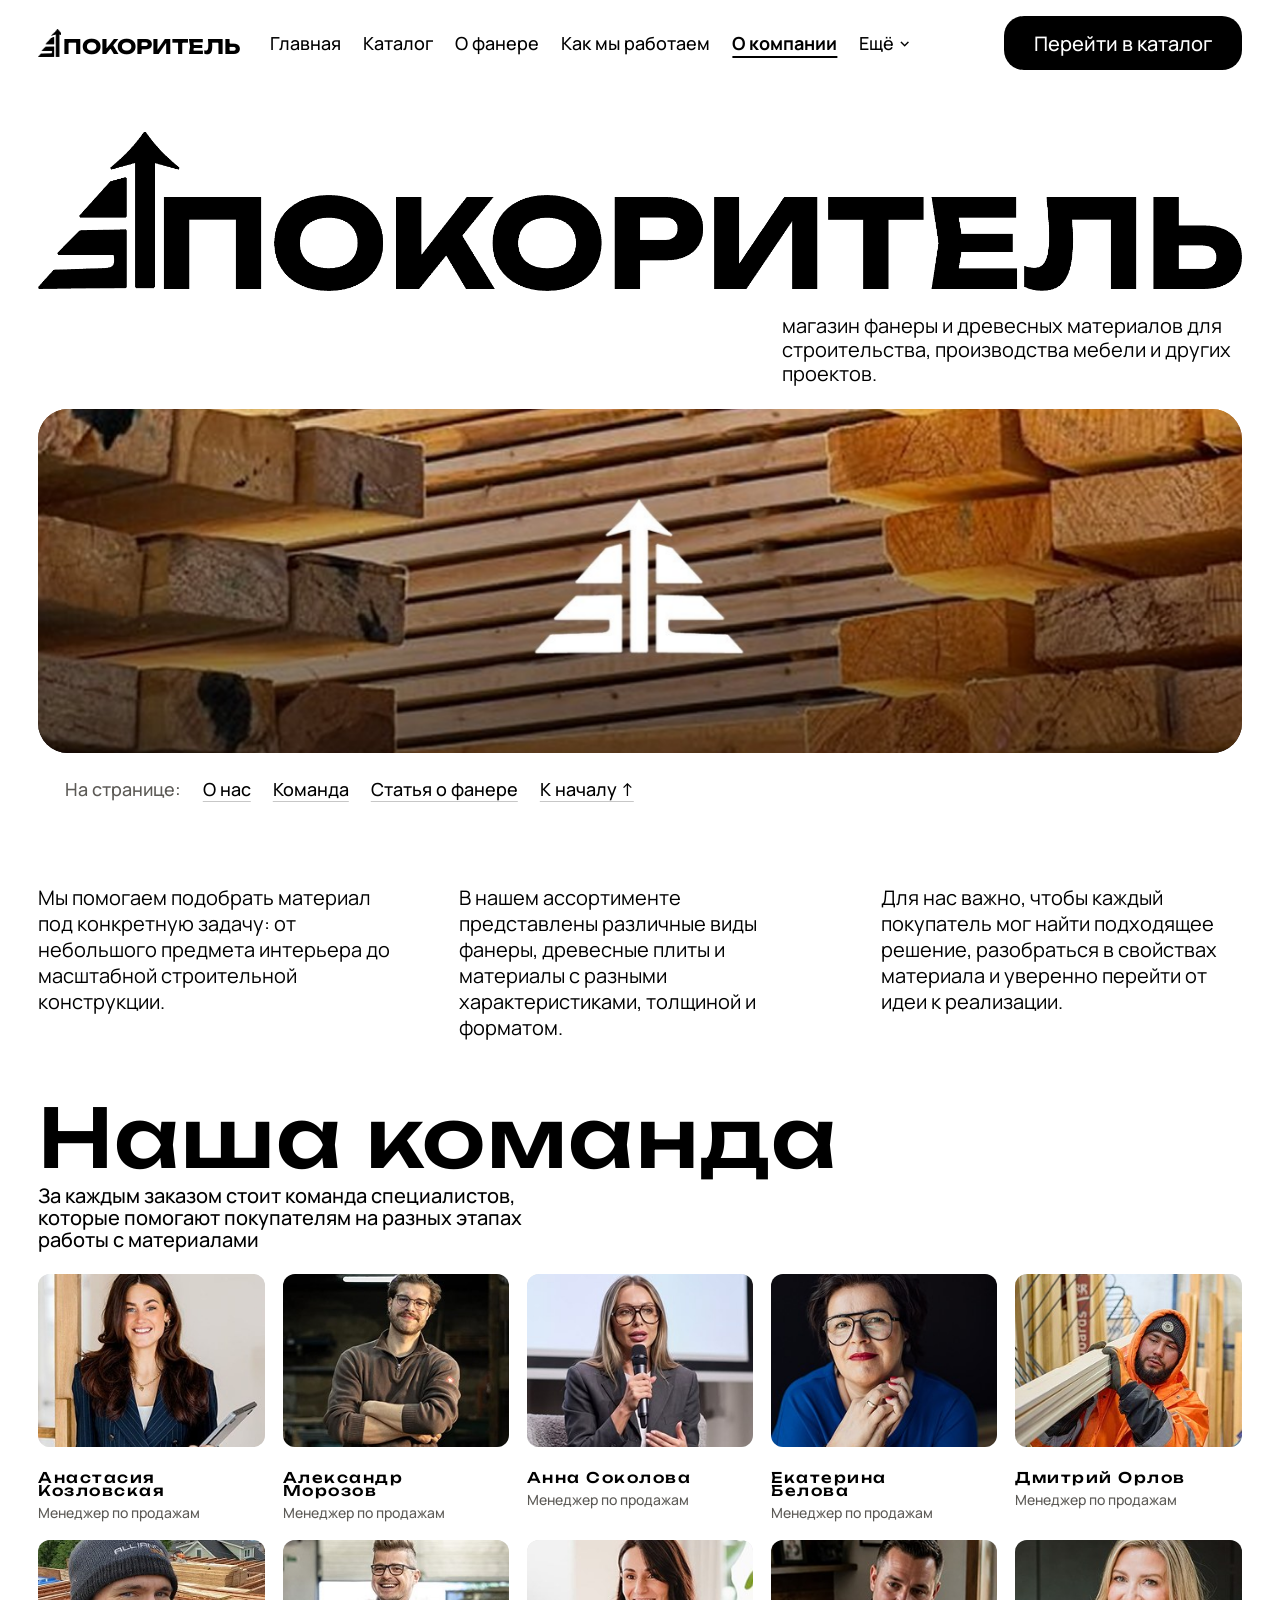
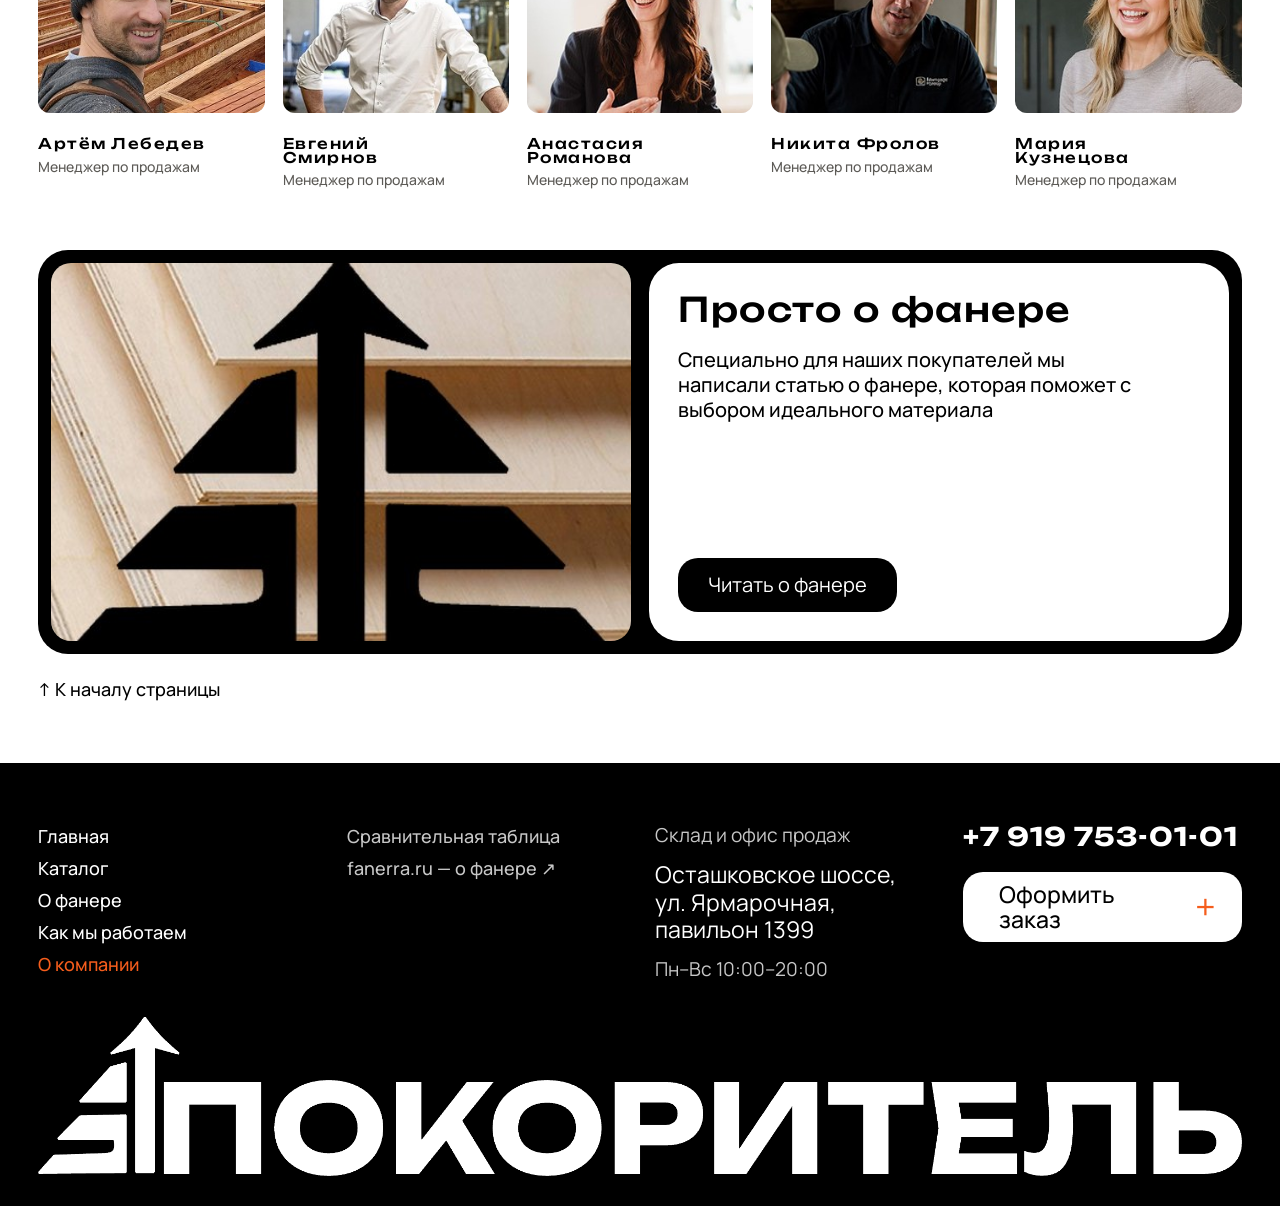
==== commit 9aa41578: "Вторая контрольная: каталог из JS, форма с данными по умолчанию, убраны учебные задания - 12 карточе" ====
--- a/about.html
+++ b/about.html
@@ -22,10 +22,6 @@
     <div class="more">
       <button class="more-btn" type="button" aria-expanded="false">Ещё<span class="chev">›</span></button>
       <div class="more-menu">
-        <a href="tasks.html" target="_self"><b>Учебные задания</b><small>Все 15 заданий и где их найти</small></a>
-        <a href="task13.html" target="_self"><b>13. DOM_JS</b><small>Считываем информацию из DOM</small></a>
-        <a href="task14.html" target="_self"><b>14. Кириллица → латиница</b><small>Изменяем паспорт по клику</small></a>
-        <a href="algo.html" target="_self"><b>14. Алгоритмическая задача</b><small>Решение алгоритмической задачи</small></a>
         <a href="plywood.html#table" target="_self"><b>Сравнительная таблица</b><small>Закладка на странице «О фанере»</small></a>
         <a href="https://fanerra.ru" target="_blank" rel="noopener"><b>fanerra.ru — о фанере ↗</b><small>Внешний сайт, откроется в новом окне</small></a>
       </div>
@@ -44,13 +40,9 @@
     <a href="plywood.html" target="_self">О фанере</a>
     <a href="process.html" target="_self">Как мы работаем</a>
     <a href="about.html" target="_self" aria-current="page">О компании</a>
-    <a href="tasks.html" target="_self">Учебные задания</a>
-    <a href="task13.html" target="_self">13. DOM_JS</a>
-    <a href="task14.html" target="_self">14. Кириллица → латиница</a>
-    <a href="algo.html" target="_self">14. Алгоритмическая задача</a>
     <a href="plywood.html#table" target="_self">Сравнительная таблица</a>
     <a href="https://fanerra.ru" target="_blank" rel="noopener">fanerra.ru — о фанере ↗</a>
-    <a class="small" href="tel:+79197530101" style="margin-top:auto;padding-top:30px">+7 919 753-01-01</a>
+    <a class="small menu-phone" href="tel:+79197530101">+7 919 753-01-01</a>
   </nav>
 </div>
 <main>
@@ -58,19 +50,71 @@
 <section>
   <h1 class="brand" data-reveal><img src="assets/logo-black.png" alt="ПОКОРИТЕЛЬ"></h1>
   <p class="about-lead" data-reveal>магазин фанеры и древесных материалов для строительства, производства мебели и других проектов.</p>
-  <figure class="about-banner" data-reveal><img src="assets/photo/about-banner.jpg" alt="Склад древесины, логотип «Покоритель»"><figcaption class="sr">Наш склад пиломатериалов</figcaption></figure>
-  <div style="padding:24px calc(var(--pad) - 12px) 0"><nav class="page-nav" aria-label="Разделы страницы" data-reveal><span>На странице:</span><a href="#company" target="_self">О нас</a><a href="#team" target="_self">Команда</a><a href="#promo" target="_self">Статья о фанере</a><a href="#top" target="_self">К началу ↑</a></nav></div>
+  <figure class="about-banner" data-reveal>
+    <img src="assets/photo/about-banner.jpg" alt="Склад древесины, логотип «Покоритель»">
+    <figcaption class="sr">Наш склад пиломатериалов</figcaption>
+  </figure>
+  <div class="page-nav-wrap about-nav">
+    <nav class="page-nav" aria-label="Разделы страницы" data-reveal>
+      <span>На странице:</span>
+      <a href="#company" target="_self">О нас</a>
+      <a href="#team" target="_self">Команда</a>
+      <a href="#promo" target="_self">Статья о фанере</a>
+      <a href="#top" target="_self">К началу ↑</a>
+    </nav>
+  </div>
 </section>
 <section class="section" id="company">
   <div class="paras">
-    <p data-reveal>Мы помогаем подобрать материал под конкретную задачу: от небольшого предмета интерьера до масштабной строительной конструкции.</p><p data-reveal>В нашем ассортименте представлены различные виды фанеры, древесные плиты и материалы с разными характеристиками, толщиной и форматом.</p><p data-reveal>Для нас важно, чтобы каждый покупатель мог найти подходящее решение, разобраться в свойствах материала и уверенно перейти от идеи к реализации.</p>
+    <p data-reveal>Мы помогаем подобрать материал под конкретную задачу: от небольшого предмета интерьера до масштабной строительной конструкции.</p>
+    <p data-reveal>В нашем ассортименте представлены различные виды фанеры, древесные плиты и материалы с разными характеристиками, толщиной и форматом.</p>
+    <p data-reveal>Для нас важно, чтобы каждый покупатель мог найти подходящее решение, разобраться в свойствах материала и уверенно перейти от идеи к реализации.</p>
   </div>
 </section>
 <section id="team">
   <h2 class="h-hero" data-reveal>Наша команда</h2>
-  <p class="lead" data-reveal style="max-width:500px;margin:0 0 30px">За каждым заказом стоит команда специалистов, которые помогают покупателям на разных этапах работы с материалами</p>
+  <p class="lead team-lead" data-reveal>За каждым заказом стоит команда специалистов, которые помогают покупателям на разных этапах работы с материалами</p>
   <div class="team">
-    <figure data-reveal><div class="ph"><img src="assets/photo/team0.jpg" alt="Анастасия Козловская, менеджер по продажам"></div><figcaption>Анастасия<br>Козловская</figcaption></figure><figure data-reveal><div class="ph"><img src="assets/photo/team1.jpg" alt="Александр Морозов, менеджер по продажам"></div><figcaption>Александр<br>Морозов</figcaption></figure><figure data-reveal><div class="ph"><img src="assets/photo/team2.jpg" alt="Анна Соколова, менеджер по продажам"></div><figcaption>Анна Соколова</figcaption></figure><figure data-reveal><div class="ph"><img src="assets/photo/team3.jpg" alt="Екатерина Белова, менеджер по продажам"></div><figcaption>Екатерина<br>Белова</figcaption></figure><figure data-reveal><div class="ph"><img src="assets/photo/team4.jpg" alt="Дмитрий Орлов, менеджер по продажам"></div><figcaption>Дмитрий Орлов</figcaption></figure><figure data-reveal><div class="ph"><img src="assets/photo/team5.jpg" alt="Артём Лебедев, менеджер по продажам"></div><figcaption>Артём Лебедев</figcaption></figure><figure data-reveal><div class="ph"><img src="assets/photo/team6.jpg" alt="Евгений Смирнов, менеджер по продажам"></div><figcaption>Евгений<br>Смирнов</figcaption></figure><figure data-reveal><div class="ph"><img src="assets/photo/team7.jpg" alt="Анастасия Романова, менеджер по продажам"></div><figcaption>Анастасия<br>Романова</figcaption></figure><figure data-reveal><div class="ph"><img src="assets/photo/team8.jpg" alt="Никита Фролов, менеджер по продажам"></div><figcaption>Никита Фролов</figcaption></figure><figure data-reveal><div class="ph"><img src="assets/photo/team9.jpg" alt="Мария Кузнецова, менеджер по продажам"></div><figcaption>Мария<br>Кузнецова</figcaption></figure>
+    <figure data-reveal>
+      <div class="ph"><img src="assets/photo/team0.jpg" alt="Анастасия Козловская, менеджер по продажам"></div>
+      <figcaption>Анастасия<br>Козловская</figcaption>
+    </figure>
+    <figure data-reveal>
+      <div class="ph"><img src="assets/photo/team1.jpg" alt="Александр Морозов, менеджер по продажам"></div>
+      <figcaption>Александр<br>Морозов</figcaption>
+    </figure>
+    <figure data-reveal>
+      <div class="ph"><img src="assets/photo/team2.jpg" alt="Анна Соколова, менеджер по продажам"></div>
+      <figcaption>Анна Соколова</figcaption>
+    </figure>
+    <figure data-reveal>
+      <div class="ph"><img src="assets/photo/team3.jpg" alt="Екатерина Белова, менеджер по продажам"></div>
+      <figcaption>Екатерина<br>Белова</figcaption>
+    </figure>
+    <figure data-reveal>
+      <div class="ph"><img src="assets/photo/team4.jpg" alt="Дмитрий Орлов, менеджер по продажам"></div>
+      <figcaption>Дмитрий Орлов</figcaption>
+    </figure>
+    <figure data-reveal>
+      <div class="ph"><img src="assets/photo/team5.jpg" alt="Артём Лебедев, менеджер по продажам"></div>
+      <figcaption>Артём Лебедев</figcaption>
+    </figure>
+    <figure data-reveal>
+      <div class="ph"><img src="assets/photo/team6.jpg" alt="Евгений Смирнов, менеджер по продажам"></div>
+      <figcaption>Евгений<br>Смирнов</figcaption>
+    </figure>
+    <figure data-reveal>
+      <div class="ph"><img src="assets/photo/team7.jpg" alt="Анастасия Романова, менеджер по продажам"></div>
+      <figcaption>Анастасия<br>Романова</figcaption>
+    </figure>
+    <figure data-reveal>
+      <div class="ph"><img src="assets/photo/team8.jpg" alt="Никита Фролов, менеджер по продажам"></div>
+      <figcaption>Никита Фролов</figcaption>
+    </figure>
+    <figure data-reveal>
+      <div class="ph"><img src="assets/photo/team9.jpg" alt="Мария Кузнецова, менеджер по продажам"></div>
+      <figcaption>Мария<br>Кузнецова</figcaption>
+    </figure>
   </div>
 </section>
 <section id="promo">
@@ -79,7 +123,7 @@
     <div class="body">
       <h2 class="h-2">Просто о фанере</h2>
       <p>Специально для наших покупателей мы написали статью о фанере, которая поможет с выбором идеального материала</p>
-      <a class="btn" href="plywood.html" target="_self" style="font-weight:400">Читать о фанере</a>
+      <a class="btn btn-normal" href="plywood.html" target="_self">Читать о фанере</a>
     </div>
   </div>
   <p class="to-top"><a href="#top" target="_self">↑ К началу страницы</a></p>
@@ -88,8 +132,17 @@
 </main>
 <footer class="site-footer">
   <div class="cols">
-    <ul><li><a href="index.html" target="_self">Главная</a></li><li><a href="catalog.html" target="_self">Каталог</a></li><li><a href="plywood.html" target="_self">О фанере</a></li><li><a href="process.html" target="_self">Как мы работаем</a></li><li><a href="about.html" target="_self" aria-current="page">О компании</a></li></ul>
-    <ul><li><a href="tasks.html" target="_self">Учебные задания</a></li><li class="fsub"><a href="task13.html" target="_self">13. DOM_JS</a></li><li class="fsub"><a href="task14.html" target="_self">14. Кириллица → латиница</a></li><li class="fsub"><a href="algo.html" target="_self">14. Алгоритмическая задача</a></li><li class="fsub"><a href="plywood.html#table" target="_self">Сравнительная таблица</a></li><li class="fsub"><a href="https://fanerra.ru" target="_blank" rel="noopener">fanerra.ru — о фанере ↗</a></li></ul>
+    <ul>
+      <li><a href="index.html" target="_self">Главная</a></li>
+      <li><a href="catalog.html" target="_self">Каталог</a></li>
+      <li><a href="plywood.html" target="_self">О фанере</a></li>
+      <li><a href="process.html" target="_self">Как мы работаем</a></li>
+      <li><a href="about.html" target="_self" aria-current="page">О компании</a></li>
+    </ul>
+    <ul>
+      <li class="fsub"><a href="plywood.html#table" target="_self">Сравнительная таблица</a></li>
+      <li class="fsub"><a href="https://fanerra.ru" target="_blank" rel="noopener">fanerra.ru — о фанере ↗</a></li>
+    </ul>
     <div class="addr">
       <span class="grey">Склад и офис продаж</span>
       <span class="big-addr">Осташковское шоссе, ул.&nbsp;Ярмарочная, павильон&nbsp;1399</span>
--- a/css/style.css
+++ b/css/style.css
@@ -1,803 +1,3287 @@
-/* Покоритель — магазин фанеры. Стили по макету в Figma */
+/*
+  Покоритель — магазин фанеры.
+  Стили всего сайта, сделаны по моему макету в Figma.
+*/
 :root {
-  --ink: #000;
-  --muted: #5C5A56;
-  --surface: #F2F1EE;
-  --line: #E3E3E3;
-  --grey: #C7C7C7;
-  --accent: #F55D1C;
-  --pad: clamp(16px, 3vw, 46px);
-  --display: Unbounded, sans-serif;
-  --body: Involve, Manrope, sans-serif;
-}
-
-html, body { margin: 0; background: #fff; color: var(--ink); font-family: var(--body); -webkit-font-smoothing: antialiased; }
-* { box-sizing: border-box; }
-a { color: inherit; text-decoration: none; }
-a:hover { color: var(--accent); }
-img { max-width: 100%; }
-:focus-visible { outline: 2px solid #000; outline-offset: 2px; box-shadow: 0 0 0 2px #fff; }
-html { scroll-behavior: smooth; }
-section[id], article[id], [id] { scroll-margin-top: 100px; }
-
-.display { font-family: var(--display); font-weight: 500; letter-spacing: 1.5px; }
-.h-hero { margin: 0; font-family: var(--display); font-weight: 500; font-size: clamp(44px, 6.35vw, 96px); line-height: .871; letter-spacing: 1.5px; }
-.h-2 { margin: 0; font-family: var(--display); font-weight: 500; font-size: clamp(28px, 2.65vw, 40px); line-height: .95; letter-spacing: 1.5px; }
-.lead { margin: 30px 0; max-width: 400px; font-size: 20px; font-weight: 500; line-height: 1.1; }
-.muted { color: var(--muted); }
-.accent { color: var(--accent); }
-.section { padding: 60px var(--pad) 96px; }
-
-/* кнопки */
-.btn { height: 54px; padding: 0 30px; border-radius: 20px; border: 0; background: #000; color: #fff; display: inline-flex; align-items: center; justify-content: center; gap: 12px; font: 500 20px var(--body); cursor: pointer; white-space: nowrap; }
-.btn:hover { background: #2a2a2a; color: #fff; }
-.btn-o { height: 54px; padding: 0 24px; border-radius: 20px; border: 0; background: transparent; box-shadow: inset 0 0 0 1px #000; color: #000; display: inline-flex; align-items: center; gap: 10px; font: 500 20px var(--body); cursor: pointer; }
-.btn-o:hover { background: #000; color: #fff; }
-.btn-light { background: #fff; color: #000; }
-.btn-light:hover { background: var(--surface); color: #000; }
-.chip { height: 54px; padding: 0 16px; border-radius: 20px; border: 0; background: transparent; box-shadow: inset 0 0 0 2px #000; font: 500 16px var(--body); cursor: pointer; }
-.chip:hover { background: var(--surface); }
-.chip.on { background: #000; color: #fff; box-shadow: none; }
-.row { display: flex; gap: 12px; flex-wrap: wrap; align-items: center; }
-
-/* ---------- шапка (единая навигация) ---------- */
-.site-header { position: sticky; top: 0; z-index: 50; background: #fff; padding: 16px clamp(16px, 2.4vw, 37px) 16px clamp(12px, 1vw, 14px); display: flex; align-items: center; gap: 30px; }
-.logo { display: flex; align-items: flex-end; flex-shrink: 0; color: #000; }
-.logo:hover { color: #000; opacity: .7; }
-.logo img { width: 26px; height: 26px; display: block; margin-right: 6px; }
-.logo span { font-family: var(--display); font-weight: 700; font-size: 20px; line-height: 1; }
-.main-nav { display: flex; align-items: center; gap: 30px; flex: 1; min-width: 0; }
-.main-nav > a, .more-btn { font-size: 20px; font-weight: 500; line-height: 1; white-space: nowrap; }
-.main-nav a[aria-current="page"], .more-btn.active { font-weight: 700; text-decoration: underline; text-underline-offset: 6px; text-decoration-thickness: 2px; }
-.more { position: relative; }
-.more-btn { border: 0; background: transparent; padding: 0; cursor: pointer; display: flex; align-items: center; gap: 6px; font-family: var(--body); color: #000; }
-.more-btn:hover { color: var(--accent); }
-.more-btn .chev { display: inline-block; font-size: 18px; transform: rotate(90deg); transition: transform .25s; }
-.more.open .more-btn .chev { transform: rotate(270deg); }
-.more-menu { display: none; position: absolute; top: calc(100% + 22px); left: -22px; min-width: 380px; background: #fff; border-radius: 20px; box-shadow: 0 18px 50px rgba(0,0,0,.14), inset 0 0 0 1px var(--line); padding: 10px; flex-direction: column; }
-.more.open .more-menu { display: flex; }
-.more-menu a { padding: 14px 16px; border-radius: 14px; display: flex; flex-direction: column; gap: 6px; }
-.more-menu a:hover { background: var(--surface); color: #000; }
-.more-menu b { font-size: 20px; font-weight: 500; line-height: 1.1; }
-.more-menu a[aria-current="page"] b { font-weight: 700; text-decoration: underline; text-underline-offset: 5px; }
-.more-menu small { font-size: 16px; font-weight: 500; color: var(--muted); }
-.header-phone { font-size: 20px; font-weight: 500; white-space: nowrap; flex-shrink: 0; }
-.burger { display: none; height: 54px; width: 54px; border-radius: 20px; border: 0; background: var(--surface); cursor: pointer; flex-direction: column; align-items: center; justify-content: center; gap: 5px; flex-shrink: 0; }
-.burger span { width: 22px; height: 2px; background: #000; }
-.mobile-menu { display: none; position: fixed; inset: 0; z-index: 70; background: #000; color: #fff; flex-direction: column; overflow: auto; }
-.mobile-menu.open { display: flex; }
-.mobile-menu .top { padding: 16px var(--pad); display: flex; align-items: center; gap: 16px; }
-.mobile-menu .top span { font-family: var(--display); font-weight: 700; font-size: 20px; flex: 1; }
-.mobile-menu nav { flex: 1; display: flex; flex-direction: column; gap: 14px; padding: 24px clamp(16px, 3vw, 46px) 46px; }
-.mobile-menu nav a { font-family: var(--display); font-weight: 500; font-size: clamp(28px, 6vw, 56px); line-height: 1; letter-spacing: 1.5px; }
-.mobile-menu nav a[aria-current="page"] { color: var(--accent); }
-.mobile-menu nav a.small { font-family: var(--body); font-size: 20px; letter-spacing: 0; color: var(--grey); }
+  --text: #000;
+  --text-muted: #5c5a56;
+  --line: #e3e3e3;
+  --grey: #c7c7c7;
+  --accent: #f55d1c;
+  --page-padding: clamp(16px, 3vw, 46px);
+  --font-title: Unbounded, sans-serif;
+  --font-text: Involve, Manrope, sans-serif;
+  --light-grey: #e3e3e3;
+  --header-height: 86px;
+  --screen-height: calc(100svh - var(--header-height));
+  --ease: cubic-bezier(0.22, 0.7, 0.2, 1);
+  --section-space: clamp(20px, 2.4vw, 32px);
+  --grid-gap: clamp(12px, 1.4vw, 20px);
+  --title-gap: clamp(16px, 1.8vw, 24px);
+  --radius-large: 30px;
+  --radius: 20px;
+  --radius-small: 12px;
+}
+
+html,
+body {
+  margin: 0;
+  background: #fff;
+  color: var(--text);
+  font-family: var(--font-text);
+  -webkit-font-smoothing: antialiased;
+}
+* {
+  box-sizing: border-box;
+}
+a {
+  color: inherit;
+  text-decoration: none;
+}
+a:hover {
+  color: var(--accent);
+}
+img {
+  max-width: 100%;
+}
+:focus-visible {
+  outline: 2px solid #000;
+  outline-offset: 2px;
+  box-shadow: 0 0 0 2px #fff;
+}
+html {
+  scroll-behavior: smooth;
+}
+section[id],
+article[id],
+[id] {
+  scroll-margin-top: 100px;
+}
+
+.display {
+  font-family: var(--font-title);
+  font-weight: 500;
+  letter-spacing: 1.5px;
+}
+.h-hero {
+  margin: 0;
+  font-family: var(--font-title);
+  font-weight: 500;
+  font-size: clamp(44px, 6.35vw, 96px);
+  line-height: 0.871;
+  letter-spacing: 1.5px;
+}
+.h-2 {
+  margin: 0;
+  font-family: var(--font-title);
+  font-weight: 500;
+  font-size: clamp(28px, 2.65vw, 40px);
+  line-height: 0.95;
+  letter-spacing: 1.5px;
+}
+.lead {
+  margin: 30px 0;
+  max-width: 400px;
+  font-size: 20px;
+  font-weight: 500;
+  line-height: 1.1;
+}
+.muted {
+  color: var(--text-muted);
+}
+.accent {
+  color: var(--accent);
+}
+.section {
+  padding: 60px var(--page-padding) 96px;
+}
+
+/* ===== Кнопки ===== */
+.btn {
+  height: 54px;
+  padding: 0 30px;
+  border-radius: 20px;
+  border: 0;
+  background: #000;
+  color: #fff;
+  display: inline-flex;
+  align-items: center;
+  justify-content: center;
+  gap: 12px;
+  font: 500 20px var(--font-text);
+  cursor: pointer;
+  white-space: nowrap;
+}
+.btn:hover {
+  background: #2a2a2a;
+  color: #fff;
+}
+.btn-o {
+  height: 54px;
+  padding: 0 24px;
+  border-radius: 20px;
+  border: 0;
+  background: transparent;
+  box-shadow: inset 0 0 0 1px #000;
+  color: #000;
+  display: inline-flex;
+  align-items: center;
+  gap: 10px;
+  font: 500 20px var(--font-text);
+  cursor: pointer;
+}
+.btn-o:hover {
+  background: #000;
+  color: #fff;
+}
+.btn-light {
+  background: #fff;
+  color: #000;
+}
+.btn-light:hover {
+  background: var(--light-grey);
+  color: #000;
+}
+.chip {
+  height: 54px;
+  padding: 0 16px;
+  border-radius: 20px;
+  border: 0;
+  background: transparent;
+  box-shadow: inset 0 0 0 2px #000;
+  font: 500 16px var(--font-text);
+  cursor: pointer;
+}
+.chip:hover {
+  background: var(--light-grey);
+}
+.chip.on {
+  box-shadow: none;
+  background: #000;
+  color: #fff;
+}
+.row {
+  display: flex;
+  gap: 12px;
+  flex-wrap: wrap;
+  align-items: center;
+}
+
+/* ===== Шапка и меню ===== */
+.site-header {
+  position: sticky;
+  top: 0;
+  z-index: 50;
+  background: #fff;
+  display: flex;
+  align-items: center;
+  gap: 30px;
+  transition: box-shadow 0.3s;
+  padding: 16px var(--page-padding);
+}
+.logo {
+  display: flex;
+  align-items: flex-end;
+  flex-shrink: 0;
+  color: #000;
+}
+.logo:hover {
+  color: #000;
+  opacity: 0.7;
+}
+.logo img {
+  display: block;
+  width: 23px;
+  height: auto;
+  margin-right: 2px;
+}
+.logo span {
+  font-family: var(--font-title);
+  font-weight: 700;
+  font-size: 20px;
+  line-height: 1;
+}
+.main-nav {
+  display: flex;
+  align-items: center;
+  gap: 30px;
+  flex: 1;
+  min-width: 0;
+}
+.main-nav > a,
+.more-btn {
+  font-size: 20px;
+  font-weight: 500;
+  line-height: 1;
+  white-space: nowrap;
+}
+.main-nav a[aria-current="page"],
+.more-btn.active {
+  font-weight: 700;
+  text-decoration: underline;
+  text-underline-offset: 6px;
+  text-decoration-thickness: 2px;
+}
+.more {
+  position: relative;
+}
+.more-btn {
+  border: 0;
+  background: transparent;
+  padding: 0;
+  cursor: pointer;
+  display: flex;
+  align-items: center;
+  gap: 6px;
+  font-family: var(--font-text);
+  color: #000;
+}
+.more-btn:hover {
+  color: var(--accent);
+}
+.more-btn .chev {
+  display: inline-block;
+  font-size: 18px;
+  transform: rotate(90deg);
+  transition: transform 0.25s;
+}
+.more.open .more-btn .chev {
+  transform: rotate(270deg);
+}
+.more-menu {
+  display: none;
+  position: absolute;
+  top: calc(100% + 22px);
+  left: -22px;
+  min-width: 380px;
+  background: #fff;
+  border-radius: 20px;
+  box-shadow:
+    0 18px 50px rgba(0, 0, 0, 0.14),
+    inset 0 0 0 1px var(--line);
+  padding: 10px;
+  flex-direction: column;
+  transition:
+    opacity 0.25s,
+    transform 0.25s var(--ease);
+}
+.more.open .more-menu {
+  display: flex;
+}
+.more-menu a {
+  padding: 14px 16px;
+  border-radius: 14px;
+  display: flex;
+  flex-direction: column;
+  gap: 6px;
+}
+.more-menu a:hover {
+  background: var(--light-grey);
+  color: #000;
+}
+.more-menu b {
+  font-size: 20px;
+  font-weight: 500;
+  line-height: 1.1;
+}
+.more-menu a[aria-current="page"] b {
+  font-weight: 700;
+  text-decoration: underline;
+  text-underline-offset: 5px;
+}
+.more-menu small {
+  font-size: 16px;
+  font-weight: 500;
+  color: var(--text-muted);
+}
+.header-phone {
+  font-size: 20px;
+  font-weight: 500;
+  white-space: nowrap;
+  flex-shrink: 0;
+}
+.burger {
+  display: none;
+  height: 54px;
+  width: 54px;
+  border-radius: 20px;
+  border: 0;
+  background: var(--light-grey);
+  cursor: pointer;
+  flex-direction: column;
+  align-items: center;
+  justify-content: center;
+  gap: 5px;
+  flex-shrink: 0;
+}
+.burger span {
+  width: 22px;
+  height: 2px;
+  background: #000;
+}
+.mobile-menu {
+  display: none;
+  position: fixed;
+  inset: 0;
+  z-index: 70;
+  background: #000;
+  color: #fff;
+  flex-direction: column;
+  overflow: auto;
+}
+.mobile-menu.open {
+  display: flex;
+}
+.mobile-menu .top {
+  padding: 16px var(--page-padding);
+  display: flex;
+  align-items: center;
+  gap: 16px;
+}
+.mobile-menu .top span {
+  font-family: var(--font-title);
+  font-weight: 700;
+  font-size: 20px;
+  flex: 1;
+}
+.mobile-menu nav {
+  flex: 1;
+  display: flex;
+  flex-direction: column;
+  gap: 14px;
+  padding: 24px clamp(16px, 3vw, 46px) 46px;
+}
+.mobile-menu nav a {
+  font-family: var(--font-title);
+  font-weight: 500;
+  font-size: clamp(28px, 6vw, 56px);
+  line-height: 1;
+  letter-spacing: 1.5px;
+}
+.mobile-menu nav a[aria-current="page"] {
+  color: var(--accent);
+}
+.mobile-menu nav a.small {
+  font-family: var(--font-text);
+  font-size: 20px;
+  letter-spacing: 0;
+  color: var(--grey);
+}
 
 @media (max-width: 1279px) {
-  .main-nav { display: none; }
-  .burger { display: flex; }
-  .site-header .spacer { flex: 1; }
-}
-@media (min-width: 1280px) { .site-header .spacer { display: none; } }
-@media (max-width: 759px) { .header-phone, .header-cta { display: none !important; } }
-
-/* ---------- главная ---------- */
-.hero { position: relative; height: calc(100svh - 86px); min-height: 600px; padding: 30px 12px 57px; }
-.hero-box { position: relative; height: 100%; border-radius: 30px; overflow: hidden; background: #7FB3E8 url(../assets/photo/hero.jpg) center/cover no-repeat; }
-.hero-box::after { content: ""; position: absolute; inset: 0; background: linear-gradient(180deg, rgba(0,0,0,0) 54.64%, #000 222.86%); pointer-events: none; }
-.hero-card { position: absolute; z-index: 1; right: 20px; bottom: 14px; width: min(647px, calc(100% - 662px)); border-radius: 20px; background: var(--surface); padding: 30px 30px 34px; display: flex; flex-direction: column; gap: 16px; transition: box-shadow .3s; }
-.hero-card:hover { color: #000; box-shadow: 0 18px 40px rgba(0,0,0,.18); }
-.hero-card .t { font-family: var(--display); font-weight: 500; font-size: clamp(28px, 2.6vw, 40px); line-height: 1; letter-spacing: 1.5px; }
-.hero-card .s { font-size: 20px; font-weight: 500; line-height: 1.35; color: var(--muted); }
-.hero-text { position: absolute; z-index: 1; left: 0; bottom: 0; width: min(612px, calc(100% - 30px)); min-height: 420px; background: #fff; border-top-right-radius: 30px; padding: 32px 30px 30px 36px; display: flex; flex-direction: column; align-items: flex-start; gap: 26px; }
-.hero-text::before, .hero-text::after { content: ""; position: absolute; width: 30px; height: 30px; background: radial-gradient(circle at 100% 0, transparent 29.5px, #fff 30px); }
-.hero-text::before { left: 0; top: -30px; }
-.hero-text::after { right: -30px; bottom: 0; }
-.hero-text h1 { margin: 0; font-family: var(--display); font-weight: 500; font-size: clamp(52px, 6.35vw, 96px); line-height: .871; letter-spacing: 1.5px; }
-.hero-text p { margin: 0; max-width: 385px; font-size: 20px; line-height: 1.05; }
-.down { margin-top: -13px; width: 54px; height: 54px; border-radius: 20px; box-shadow: inset 0 0 0 1px #000; display: flex; align-items: center; justify-content: center; font-size: 22px; }
-.down:hover { background: #000; color: #fff; }
-@media (max-width: 999px) { .hero-card { display: none; } }
-
-.pill-title { margin: 0 0 22px; height: 54px; padding: 0 30px; border-radius: 20px; background: #000; color: #fff; display: flex; align-items: center; justify-content: center; width: min(682px, 100%); font-size: 20px; font-weight: 500; }
-.why-grid { display: grid; grid-template-columns: repeat(auto-fit, minmax(min(100%, 460px), 1fr)); gap: 22px; }
-.stats { display: grid; grid-template-columns: repeat(2, minmax(0, 1fr)); gap: 22px; }
-.stat { aspect-ratio: 331/398; border-radius: 20px; background: var(--surface); padding: clamp(20px, 2vw, 30px); display: flex; flex-direction: column; justify-content: space-between; gap: 16px; }
-.stat b { font-family: var(--display); font-weight: 500; font-size: clamp(26px, 3vw, 48px); line-height: .95; letter-spacing: 1.5px; }
-.stat span { font-size: clamp(14px, 1.3vw, 20px); font-weight: 500; line-height: 1.3; color: var(--muted); }
-.photo-card { position: relative; min-height: 420px; border-radius: 20px; overflow: hidden; background: var(--grey) url(../assets/photo/about-banner.jpg) center/cover no-repeat; }
-.photo-card .btn { position: absolute; left: 22px; bottom: 22px; }
-.team-strip { margin-top: 22px; border-radius: 20px; background: var(--surface); padding: clamp(22px, 2.4vw, 36px); display: grid; grid-template-columns: repeat(auto-fit, minmax(min(100%, 420px), 1fr)); gap: 30px; align-items: end; }
-.team-strip h3 { margin: 0 0 30px; font-family: var(--display); font-weight: 500; font-size: clamp(28px, 3vw, 48px); line-height: .95; letter-spacing: 1.5px; max-width: 720px; }
-.faces { display: flex; gap: 10px; flex-wrap: wrap; }
-.faces img { width: clamp(72px, 7vw, 101px); aspect-ratio: 101/85; border-radius: 4px; object-fit: cover; background: var(--grey); }
-.team-strip .btn { justify-self: end; }
-
-.cat-section { background: var(--surface); padding: 46px var(--pad) 96px; }
-.cat-head { display: flex; justify-content: space-between; align-items: center; gap: 22px; flex-wrap: wrap; margin-bottom: 46px; }
-.counter { font-family: var(--display); font-weight: 500; font-size: 20px; letter-spacing: 1px; margin-right: 6px; }
-.arrow { width: 54px; height: 54px; border-radius: 20px; border: 0; font-size: 22px; cursor: pointer; background: transparent; box-shadow: inset 0 0 0 1px #000; }
-.arrow:hover { background: #000; color: #fff; }
-.arrow.dark { background: #000; color: #fff; box-shadow: none; }
-.carousel { display: grid; grid-auto-flow: column; grid-auto-columns: minmax(280px, calc((100% - 66px) / 3.8)); gap: 22px; overflow-x: auto; scroll-snap-type: x mandatory; scrollbar-width: none; }
-.carousel::-webkit-scrollbar { display: none; }
-.product { scroll-snap-align: start; display: flex; flex-direction: column; gap: 16px; margin: 0; }
-.product .pic { position: relative; display: block; aspect-ratio: 360/432; border-radius: 20px; background: #fff center/cover no-repeat; }
-.product .sort { position: absolute; left: 20px; top: 20px; padding: 6px 10px; border-radius: 4px; background: #fff; font-size: 16px; font-weight: 700; color: var(--accent); }
-.product h3 { margin: 0; font-family: var(--display); font-size: clamp(20px, 1.7vw, 26px); font-weight: 500; line-height: 1.15; letter-spacing: .5px; }
-.product .size { font-size: 20px; font-weight: 500; color: var(--muted); }
-.product .price { font-family: var(--display); font-weight: 500; font-size: clamp(22px, 2vw, 30px); letter-spacing: 1px; }
-.product .btn { height: 68px; font-size: 22px; }
-
-.faq-title { margin: 0 0 46px; display: flex; justify-content: space-between; align-items: baseline; gap: 22px; flex-wrap: wrap; font-family: var(--display); font-weight: 500; font-size: clamp(40px, 6vw, 96px); line-height: .87; letter-spacing: 1.5px; }
-.faq { display: flex; flex-direction: column; gap: 22px; }
-.faq-item { border-radius: 20px; background: var(--surface); overflow: hidden; }
-.faq-item button { width: 100%; border: 0; background: transparent; cursor: pointer; padding: clamp(22px, 2vw, 30px) clamp(22px, 2.4vw, 36px); display: flex; justify-content: space-between; align-items: center; gap: 22px; text-align: left; color: #000; }
-.faq-item .q { font-family: var(--display); font-weight: 500; font-size: clamp(22px, 2.6vw, 40px); line-height: 1.05; letter-spacing: .5px; max-width: 900px; }
-.faq-item .sign { font-family: var(--display); font-weight: 500; font-size: clamp(40px, 4vw, 62px); line-height: 1; color: var(--accent); flex-shrink: 0; }
-.faq-item.open .sign { color: #000; }
-.faq-item .a { display: none; margin: 0; padding: 0 clamp(22px, 2.4vw, 36px) clamp(22px, 2vw, 30px); max-width: 900px; font-size: 20px; font-weight: 500; line-height: 1.45; color: var(--muted); }
-.faq-item.open .a { display: block; }
-
-.map { position: relative; min-height: clamp(520px, 52vw, 780px); border-radius: 20px; overflow: hidden; background: repeating-linear-gradient(135deg, var(--surface) 0 14px, var(--line) 14px 15px); }
-.map .tag { position: absolute; right: 22px; top: 22px; font-family: 'JetBrains Mono', monospace; font-size: 14px; color: var(--muted); background: var(--surface); padding: 8px 12px; border-radius: 4px; }
-.map .card { position: absolute; left: clamp(12px, 1.6vw, 22px); bottom: clamp(12px, 1.6vw, 22px); width: min(640px, calc(100% - 24px)); border-radius: 20px; background: #000; color: #fff; padding: clamp(24px, 2.6vw, 40px); display: flex; flex-direction: column; gap: 30px; }
-.map h2 { margin: 0; font-family: var(--display); font-weight: 500; font-size: clamp(40px, 5vw, 80px); line-height: .87; letter-spacing: 1.5px; }
-.map .addr { margin: 0; font-family: var(--display); font-weight: 500; font-size: clamp(20px, 2vw, 30px); line-height: 1.1; letter-spacing: .5px; }
-
-/* ---------- формы (тёмная карточка) ---------- */
-.form-wrap { position: relative; border-radius: 20px; overflow: hidden; background: var(--muted) url(../assets/photo/order.jpg) center/cover no-repeat; padding: clamp(16px, 2vw, 30px); display: grid; grid-template-columns: repeat(auto-fit, minmax(min(100%, 520px), 1fr)); gap: 22px; }
-.form-side { color: #fff; padding: clamp(10px, 2vw, 30px); display: flex; flex-direction: column; gap: 22px; }
-.form-side img { width: 120px; filter: invert(1); }
-.form-side h2 { margin: 0; font-family: var(--display); font-weight: 500; font-size: clamp(36px, 4.5vw, 72px); line-height: .9; letter-spacing: 1.5px; }
-.form-side p { margin: 0; max-width: 420px; font-size: 20px; font-weight: 500; line-height: 1.25; }
-.dark-form { background: #000; color: #fff; border-radius: 20px; padding: clamp(24px, 2.4vw, 36px); display: flex; flex-direction: column; gap: 12px; }
-.dark-form h2 { margin: 0 0 10px; font-family: var(--display); font-weight: 500; font-size: clamp(26px, 2.4vw, 36px); line-height: 1; padding-bottom: 22px; border-bottom: 1px solid #fff; }
-.dark-form input[type=text], .dark-form input[type=tel], .dark-form input[type=email], .dark-form input[type=number], .dark-form input[type=password], .dark-form input[type=date], .dark-form select, .dark-form textarea {
-  height: 64px; border-radius: 20px; border: 0; padding: 0 18px; font: 400 20px var(--body); min-width: 0; width: 100%; background: #fff; color: #000;
-}
-.dark-form textarea { height: auto; padding: 16px 18px; resize: vertical; }
-.dark-form .lbl { display: flex; align-items: center; gap: 12px; background: #fff; color: #3A3A3A; border-radius: 20px; padding: 0 0 0 18px; font-size: 20px; }
-.dark-form .lbl input { flex: 1; height: 62px; background: transparent; padding-left: 0; }
-.dark-form fieldset { border: 1px solid #5C5A56; border-radius: 20px; padding: 14px 18px; margin: 0; display: flex; gap: 10px 22px; flex-wrap: wrap; font-size: 18px; }
-.dark-form legend { padding: 0 8px; color: var(--grey); font-size: 16px; }
-.dark-form fieldset label { display: flex; align-items: center; gap: 8px; cursor: pointer; }
-.dark-form input[type=radio], .dark-form input[type=checkbox] { width: 20px; height: 20px; accent-color: var(--accent); }
-.dark-form .two { display: grid; grid-template-columns: 1fr 1fr; gap: 12px; }
-.dark-form .hint { font-size: 14px; color: var(--grey); margin: 0; }
-.dark-form .actions { display: flex; gap: 10px; flex-wrap: wrap; margin-top: 6px; }
-.dark-form .btn { background: #fff; color: #000; }
-.dark-form .btn:hover { background: var(--surface); color: #000; }
-.dark-form .btn-o { box-shadow: inset 0 0 0 1px #fff; color: #fff; }
-.dark-form .btn-o:hover { background: #fff; color: #000; }
-@media (max-width: 560px) { .dark-form .two { grid-template-columns: 1fr; } }
-
-/* ---------- каталог ---------- */
-.filters { display: flex; gap: 12px; flex-wrap: wrap; margin: 46px 0; }
-.filters a { height: 54px; padding: 0 30px; border-radius: 20px; box-shadow: inset 0 0 0 1px #000; display: flex; align-items: center; gap: 10px; font-size: 20px; font-weight: 500; }
-.filters a:hover { background: var(--surface); color: #000; }
-.filters a span { font-size: 16px; color: var(--muted); }
-.filters a.on { background: #000; color: #fff; box-shadow: none; }
-.filters a.on span { color: var(--accent); }
-.cat-grid { display: grid; grid-template-columns: repeat(auto-fill, minmax(min(100%, 320px), 1fr)); gap: 60px 22px; }
-.cat-grid .product .pic { aspect-ratio: 458/551; background-color: var(--surface); }
-.cat-grid .product h2 { margin: 0; font-size: 24px; font-weight: 700; line-height: 1.1; max-width: 300px; }
-.cat-grid figcaption { display: flex; flex-direction: column; gap: 16px; flex: 1; }
-.cat-grid .head { display: flex; justify-content: space-between; align-items: flex-start; gap: 16px; }
-.cat-grid .price { margin-top: auto; }
-.cat-grid .product .btn { height: 54px; font-size: 20px; }
-.banner { margin-top: 96px; border-radius: 20px; background: var(--surface); padding: clamp(22px, 2.4vw, 36px); display: flex; justify-content: space-between; align-items: center; gap: 22px; flex-wrap: wrap; }
-.banner p { margin: 0; font-family: var(--display); font-weight: 500; font-size: clamp(24px, 2.65vw, 40px); line-height: 1; letter-spacing: 1.5px; max-width: 760px; }
-
-/* ---------- о фанере ---------- */
-.bookmarks { margin: 34px 0 46px; display: flex; justify-content: space-between; gap: 16px; flex-wrap: wrap; }
-.type-list { display: flex; flex-direction: column; gap: 14px; }
-.type { border-radius: 30px; background: var(--surface); padding: 13px; display: grid; grid-template-columns: repeat(auto-fit, minmax(min(100%, 420px), 1fr)); gap: 18px; }
-.type .img { min-height: 340px; border-radius: 20px; background: var(--line) center/cover no-repeat; }
-.type .body { border-radius: 30px; background: #fff; box-shadow: inset 0 0 0 1px #000; padding: clamp(22px, 2.3vw, 34px); display: flex; flex-direction: column; align-items: flex-start; gap: 22px; }
-.type .tag { height: 42px; padding: 0 22px; border-radius: 14px; box-shadow: inset 0 0 0 1px #000; display: flex; align-items: center; font-size: 18px; font-weight: 500; }
-.type h2 { margin-top: 12px; }
-.type p { margin: 0; max-width: 640px; font-size: 20px; font-weight: 500; line-height: 1.25; }
-.type .foot { margin-top: auto; width: 100%; display: flex; justify-content: space-between; align-items: center; gap: 22px; flex-wrap: wrap; }
-.thumb { display: flex; align-items: center; gap: 12px; max-width: 420px; }
-.thumb:hover { color: #000; opacity: .75; }
-.thumb img { width: 84px; height: 58px; border-radius: 20px; object-fit: cover; flex-shrink: 0; }
-.thumb span { font-size: 16px; font-weight: 500; line-height: 1.2; color: rgba(0,0,0,.6); }
-.ext-more { margin: 30px 0 0; display: flex; justify-content: flex-end; align-items: center; gap: 30px; flex-wrap: wrap; }
-.ext-more p { margin: 0; max-width: 330px; font-size: 20px; font-weight: 500; line-height: 1.1; }
-
-.table-frame { border-radius: 30px; background: #000; padding: 13px; }
-.table-bg { border-radius: 24px; background: #D9C7A7 url(../assets/table-birch.jpg) center/cover no-repeat; padding: clamp(8px, 1vw, 14px); }
-.table-scroll { overflow-x: auto; }
-table.cmp { width: 100%; min-width: 900px; border-collapse: separate; border-spacing: 0 10px; font-size: 20px; text-align: left; }
-table.cmp thead th { background: #000; color: #fff; font-weight: 500; padding: 24px 22px; }
-table.cmp thead th:first-child { padding-left: 34px; border-radius: 20px 0 0 20px; }
-table.cmp thead th:last-child { padding-right: 34px; border-radius: 0 20px 20px 0; }
-table.cmp tbody th, table.cmp td { padding: 18px 22px; border-top: 2px solid #000; border-bottom: 2px solid #000; background: rgba(255,255,255,.55); font-weight: 500; }
-table.cmp tbody th { border-left: 2px solid #000; border-radius: 20px 0 0 20px; font-weight: 700; padding-left: 24px; }
-table.cmp td:last-child { border-right: 2px solid #000; border-radius: 0 20px 20px 0; padding-right: 34px; }
-table.cmp tbody th a { display: flex; align-items: center; gap: 14px; text-decoration: underline; text-underline-offset: 5px; text-decoration-thickness: 1px; }
-table.cmp tbody th img { width: 48px; height: 48px; border-radius: 12px; object-fit: cover; flex-shrink: 0; }
-.checklist { margin-top: 4px; border: 2px solid #000; border-radius: 20px; background: rgba(255,255,255,.7); padding: 22px 24px; display: flex; justify-content: space-between; align-items: flex-end; gap: 22px; flex-wrap: wrap; }
-.checklist b { display: block; font-size: 24px; font-weight: 500; margin-bottom: 12px; }
-.checklist > div > ul { margin: 0; padding-left: 22px; display: flex; gap: 10px 46px; flex-wrap: wrap; font-size: 16px; font-weight: 500; line-height: 1.25; }
-.checklist ul ul { margin: 4px 0 0; padding-left: 20px; list-style: circle; display: block; }
-
-/* ---------- как мы работаем ---------- */
-.steps { margin: 0; padding: 0; list-style: none; display: grid; grid-template-columns: repeat(auto-fit, minmax(min(100%, 560px), 1fr)); gap: 22px; counter-reset: step; }
-.steps li { min-height: 248px; border-radius: 20px; background: var(--surface); padding: clamp(22px, 2.2vw, 32px); display: grid; grid-template-columns: auto 1fr; gap: 16px 26px; align-content: space-between; }
-.steps .n, .steps h2 { font-family: var(--display); font-weight: 500; font-size: clamp(28px, 2.65vw, 40px); line-height: 1; letter-spacing: 1.5px; margin: 0; }
-.steps .n { color: var(--accent); }
-.steps p { grid-column: 2; margin: 0; max-width: 560px; font-size: 20px; font-weight: 500; line-height: 1.25; }
-
-/* ---------- о компании ---------- */
-.brand { display: flex; align-items: flex-end; }
-.brand img { width: clamp(64px, 11.3vw, 171px); height: auto; flex-shrink: 0; display: block; }
-.brand h1 { margin: 0 0 0 clamp(6px, 1vw, 14px); font-family: var(--display); font-weight: 700; font-size: clamp(34px, 9.8vw, 148px); line-height: 1; white-space: nowrap; }
-.about-lead { margin: 34px clamp(4px, 2.4vw, 37px) 34px auto; max-width: 460px; font-size: 20px; font-weight: 500; line-height: 1.2; }
-.about-banner { position: relative; height: clamp(300px, 33.8vw, 511px); border-radius: 20px; overflow: hidden; background: var(--grey) url(../assets/photo/about-banner.jpg) center/cover no-repeat; }
-.about-banner::after { content: ""; position: absolute; inset: 0; background: linear-gradient(180deg, rgba(0,0,0,0) 0%, #000 159.64%); }
-.about-banner img { position: absolute; z-index: 1; left: 50%; top: 50%; width: clamp(110px, 15vw, 226px); transform: translate(-50%, -50%); filter: invert(1); }
-.paras { display: grid; grid-template-columns: repeat(auto-fit, minmax(min(100%, 420px), 1fr)); gap: 30px 46px; }
-.paras p { margin: 0; padding-top: 22px; border-top: 1px solid #000; display: grid; grid-template-columns: 56px 1fr; gap: 16px; font-size: 20px; font-weight: 500; line-height: 1.3; }
-.paras p span:first-child { font-family: var(--display); color: var(--accent); }
-.team { display: grid; grid-template-columns: repeat(auto-fill, minmax(min(100%, 230px), 1fr)); gap: 46px 22px; }
-.team figure { margin: 0; display: flex; flex-direction: column; gap: 16px; }
-.team .ph { position: relative; aspect-ratio: 274/325; border-radius: 12px; overflow: hidden; background: var(--surface); }
-.team .ph img { width: 100%; height: 100%; object-fit: cover; display: block; }
-.team .role { position: absolute; left: 11px; right: 11px; bottom: 9px; height: 32px; border-radius: 12px; background: #fff; display: flex; align-items: center; justify-content: center; font-size: 16px; }
-.team figcaption { font-family: var(--display); font-weight: 500; font-size: 24px; line-height: .95; letter-spacing: 1.5px; }
-.promo { border-radius: 30px; background: #000; padding: 13px; display: grid; grid-template-columns: repeat(auto-fit, minmax(min(100%, 420px), 1fr)); gap: 18px; }
-.promo .img { min-height: 378px; border-radius: 20px; background: var(--muted) url(../assets/photo/promo.jpg) center/cover no-repeat; }
-.promo .body { border-radius: 30px; background: #fff; padding: clamp(24px, 2.3vw, 34px); display: flex; flex-direction: column; align-items: flex-start; gap: 22px; }
-.promo p { margin: 0; max-width: 470px; font-size: 20px; font-weight: 500; line-height: 1.25; }
-.promo .btn { margin-top: auto; }
-
-/* ---------- учебные задания ---------- */
-.task-list { margin: 0; padding: 0; list-style: none; display: grid; grid-template-columns: repeat(auto-fill, minmax(min(100%, 360px), 1fr)); gap: 60px; }
-.task-list li { display: flex; flex-direction: column; align-items: flex-start; gap: 10px; padding-top: 18px; border-top: 1px solid #000; }
-.task-list .t { font-size: 20px; font-weight: 600; line-height: 1.15; }
-.task-list .d { font-size: 16px; font-weight: 500; line-height: 1.25; color: #3A3A3A; }
-.task-list .btn { width: 100%; max-width: 380px; justify-content: space-between; margin-top: 6px; }
-.task-list .btn span { color: var(--accent); }
-.task-nav a { font-weight: 600; }
-.task-card { border-radius: 30px; background: var(--surface); padding: 10px; display: grid; grid-template-columns: repeat(auto-fit, minmax(min(100%, 420px), 1fr)); gap: 18px; }
-.task-card .img { min-height: 284px; border-radius: 20px; background: var(--grey) center/cover no-repeat; }
-.task-card .body { border-radius: 30px; background: #fff; box-shadow: inset 0 0 0 1px #000; padding: clamp(24px, 2vw, 30px); display: flex; flex-direction: column; align-items: flex-start; justify-content: space-between; gap: 30px; }
-.task-card h2 { margin-top: 20px; max-width: 700px; }
-
-/* ---------- паспорт ---------- */
-.back { display: inline-flex; align-items: center; gap: 10px; font-size: 20px; font-weight: 500; margin-bottom: 30px; }
-.sub { margin: 60px 0 22px; }
-.passport { border-radius: 30px; background: var(--surface); padding: 13px; display: grid; grid-template-columns: repeat(auto-fit, minmax(min(100%, 420px), 1fr)); gap: 14px; }
-.pp { border-radius: 30px; background: #fff; box-shadow: inset 0 0 0 1px #000; padding: 18px 22px 22px; display: flex; flex-direction: column; gap: 18px; }
-.pp.p2 { min-height: 460px; }
-.pp .country { padding-bottom: 12px; border-bottom: 1px solid #000; text-align: center; font-size: 18px; font-weight: 600; letter-spacing: 1.5px; text-transform: uppercase; color: rgba(0,0,0,.7); }
-.pp .issued { display: flex; flex-direction: column; gap: 12px; font-size: 16px; font-weight: 500; margin-top: 20px; }
-.pp .sign { margin-top: auto; display: flex; align-items: flex-end; gap: 10px; font-size: 16px; font-weight: 500; }
-.pp .sign i { flex: 1; border-bottom: 1px solid #000; height: 1px; }
-.pp .person { display: flex; gap: 30px; flex-wrap: wrap; }
-.pp .person img { width: min(274px, 100%); aspect-ratio: 274/325; border-radius: 20px; object-fit: cover; }
-.pp .fields { margin-top: 12px; display: flex; flex-direction: column; gap: 14px; }
-/* поле паспорта: <p>Метка:<span>значение</span></p> → childNodes[1] = значение */
-.pp .fields p { margin: 0; font-size: 14px; font-weight: 500; }
-.pp .fields p span { display: block; margin-top: 4px; font-family: var(--display); font-weight: 500; font-size: 24px; letter-spacing: 1.5px; }
-.out { min-height: 54px; padding: 14px 24px; border-radius: 20px; box-shadow: inset 0 0 0 1px #000; display: flex; align-items: center; font-size: 20px; line-height: 1.2; color: var(--muted); }
-.out.done { color: #000; }
-.code { margin: 0; border-radius: 30px; background: #000; color: #fff; padding: clamp(22px, 2.2vw, 32px); font: 400 15px/1.55 'JetBrains Mono', ui-monospace, monospace; overflow: auto; white-space: pre; }
-.shot { margin: 22px 0 0; border-radius: 30px; background: var(--surface); padding: 13px; }
-.shot img { display: block; width: 100%; border-radius: 20px; }
-.shot figcaption { padding: 14px 10px 4px; font-size: 16px; font-weight: 500; color: var(--muted); }
-.algo { border-radius: 30px; background: var(--surface); padding: 13px; display: grid; grid-template-columns: repeat(auto-fit, minmax(min(100%, 420px), 1fr)); gap: 14px; }
-.algo .pp { gap: 18px; }
-.algo label { display: flex; flex-direction: column; gap: 8px; font-size: 16px; font-weight: 500; }
-.algo input, .algo textarea { height: 54px; border-radius: 20px; border: 0; box-shadow: inset 0 0 0 1px #000; padding: 0 22px; font: 500 20px var(--body); min-width: 0; }
-.algo textarea { height: auto; padding: 14px 22px; resize: vertical; font-size: 17px; }
-.algo .res { min-height: 54px; border-radius: 20px; background: #000; color: #fff; padding: 14px 22px; font: 500 20px var(--body); word-break: break-word; }
-.pager { margin-top: 46px; display: flex; justify-content: space-between; gap: 16px; flex-wrap: wrap; }
-
-/* ---------- подвал ---------- */
-.site-footer { background: #000; color: #fff; padding: 60px var(--pad) 30px; display: flex; flex-direction: column; gap: 60px; }
-.site-footer .cols { display: grid; grid-template-columns: repeat(auto-fit, minmax(min(100%, 220px), 1fr)); gap: 30px; }
-.site-footer h3 { margin: 0 0 16px; font-size: 16px; font-weight: 500; color: var(--grey); }
-.site-footer ul { margin: 0; padding: 0; list-style: none; display: flex; flex-direction: column; gap: 10px; font-size: 20px; font-weight: 500; }
-.site-footer .big { display: flex; align-items: flex-end; gap: 10px; }
-.site-footer .big img { width: clamp(40px, 6vw, 90px); filter: invert(1); }
-.site-footer .big span { font-family: var(--display); font-weight: 700; font-size: clamp(34px, 8vw, 120px); line-height: .9; }
-.site-footer .copy { display: flex; justify-content: space-between; gap: 16px; flex-wrap: wrap; font-size: 14px; color: var(--grey); border-top: 1px solid #333; padding-top: 22px; }
-.site-footer a[aria-current="page"] { color: var(--accent); }
-
-/* появление при прокрутке */
-.js [data-reveal] { opacity: 0; transform: translateY(24px); transition: opacity .6s, transform .6s; }
-.js [data-reveal].in { opacity: 1; transform: none; }
-@media (prefers-reduced-motion: reduce) { [data-reveal] { opacity: 1; transform: none; transition: none; } html { scroll-behavior: auto; } }
-
-.btn:disabled { background: #E3E3E3; color: #8A8781; cursor: not-allowed; }
-.site-footer .big img, .form-side img, .about-banner img { filter: none; }
+  .main-nav {
+    display: none;
+  }
+  .burger {
+    display: flex;
+  }
+  .site-header .spacer {
+    flex: 1;
+  }
+}
+@media (min-width: 1280px) {
+  .site-header .spacer {
+    display: none;
+  }
+}
+@media (max-width: 759px) {
+  .header-phone,
+  .header-cta {
+    display: none;
+  }
+}
+
+/* ===== Главная ===== */
+.hero {
+  position: relative;
+  height: auto;
+  min-height: 0;
+  padding: 30px 12px 0;
+}
+.hero-box {
+  position: relative;
+  border-radius: 30px;
+  overflow: hidden;
+  height: clamp(560px, 53.5vw, 808px);
+  background: #4ea8fa url(../assets/photo/hero.jpg) right center / cover no-repeat;
+}
+.hero-box::after {
+  content: "";
+  position: absolute;
+  inset: 0;
+  background: linear-gradient(180deg, rgba(0, 0, 0, 0) 54.64%, #000 222.86%);
+  pointer-events: none;
+  display: none;
+}
+.hero-card {
+  position: absolute;
+  z-index: 1;
+  right: 20px;
+  bottom: 14px;
+  width: min(647px, calc(100% - 662px));
+  border-radius: 20px;
+  background: var(--light-grey);
+  padding: 30px 30px 34px;
+  display: flex;
+  flex-direction: column;
+  gap: 16px;
+  transition: box-shadow 0.3s;
+}
+.hero-card:hover {
+  color: #000;
+  box-shadow: 0 18px 40px rgba(0, 0, 0, 0.18);
+}
+.hero-card .t {
+  font-family: var(--font-title);
+  font-weight: 500;
+  font-size: clamp(28px, 2.6vw, 40px);
+  line-height: 1;
+  letter-spacing: 1.5px;
+}
+.hero-card .s {
+  font-size: 20px;
+  font-weight: 500;
+  line-height: 1.35;
+  color: var(--text-muted);
+}
+.hero-text {
+  position: absolute;
+  z-index: 1;
+  left: 0;
+  bottom: 0;
+  background: #fff;
+  display: flex;
+  flex-direction: column;
+  align-items: flex-start;
+  width: min(613px, calc(100% - 30px));
+  padding: 36px 30px 50px 36px;
+  gap: 0;
+  justify-content: flex-end;
+  height: auto;
+  min-height: 52%;
+  border-top-right-radius: var(--radius-large);
+}
+.hero-text::before,
+.hero-text::after {
+  content: "";
+  position: absolute;
+  width: 30px;
+  height: 30px;
+  background: radial-gradient(circle at 100% 0, transparent 29.5px, #fff 30px);
+}
+.hero-text::before {
+  left: 0;
+  top: -30px;
+}
+.hero-text::after {
+  right: -30px;
+  bottom: 0;
+}
+.hero-text h1 {
+  margin: 0;
+  font-family: var(--font-title);
+  font-weight: 500;
+  line-height: 0.871;
+  letter-spacing: 1.5px;
+  margin-bottom: 18px;
+  white-space: nowrap;
+  font-size: clamp(40px, 5.6vw, 84px);
+}
+.hero-text p {
+  margin: 0;
+  line-height: 1.05;
+  margin-bottom: 28px;
+  max-width: 340px;
+  font-size: clamp(16px, 1.3vw, 20px);
+}
+.down {
+  margin-top: -13px;
+  width: 54px;
+  height: 54px;
+  border-radius: 20px;
+  box-shadow: inset 0 0 0 1px #000;
+  display: flex;
+  align-items: center;
+  justify-content: center;
+  font-size: 22px;
+}
+.down:hover {
+  background: #000;
+  color: #fff;
+}
+@media (max-width: 999px) {
+  .hero-card {
+    display: none;
+  }
+}
+
+.pill-title {
+  margin: 0 0 22px;
+  height: 54px;
+  padding: 0 30px;
+  border-radius: 20px;
+  background: #000;
+  color: #fff;
+  display: flex;
+  align-items: center;
+  justify-content: center;
+  width: min(682px, 100%);
+  font-size: 20px;
+  font-weight: 500;
+}
+.why-grid {
+  display: grid;
+  grid-template-columns: minmax(0, 682fr) minmax(0, 733fr);
+  gap: 20px;
+  align-items: stretch;
+}
+.stats {
+  display: grid;
+  grid-template-columns: repeat(2, minmax(0, 1fr));
+  gap: 20px;
+  flex: 1;
+}
+.stat {
+  border-radius: 20px;
+  background: var(--light-grey);
+  display: flex;
+  flex-direction: column;
+  gap: 16px;
+}
+.stat b {
+  font-family: var(--font-title);
+  font-weight: 500;
+  letter-spacing: 1.5px;
+}
+.stat span {
+  font-size: clamp(14px, 1.3vw, 20px);
+  font-weight: 500;
+  line-height: 1.3;
+  color: var(--text-muted);
+}
+.photo-card {
+  position: relative;
+  margin: 0;
+  min-height: 0;
+  background: none;
+  border-radius: 20px;
+  overflow: hidden;
+}
+.photo-card .btn {
+  position: absolute;
+  left: 22px;
+  bottom: 22px;
+}
+.team-strip {
+  border-radius: 20px;
+  background: var(--light-grey);
+  display: grid;
+  grid-template-columns: repeat(auto-fit, minmax(min(100%, 420px), 1fr));
+  gap: 30px;
+  margin-top: 20px;
+  padding: 26px 34px 14px;
+  align-items: end;
+}
+.team-strip h3 {
+  margin: 0 0 30px;
+  font-family: var(--font-title);
+  font-weight: 500;
+  letter-spacing: 1.5px;
+  margin-bottom: 40px;
+  line-height: 1;
+  max-width: none;
+  font-size: clamp(22px, 2.4vw, 36px);
+}
+.faces {
+  display: flex;
+  flex-wrap: wrap;
+  gap: 6px;
+}
+.faces img {
+  object-fit: cover;
+  background: var(--grey);
+  width: clamp(60px, 5.6vw, 85px);
+  aspect-ratio: 85 / 101;
+  border-radius: 0;
+  object-position: top;
+  transition: transform 0.3s var(--ease);
+}
+.team-strip .btn {
+  justify-self: end;
+}
+
+.cat-section {
+  background: #fff;
+  padding: 96px var(--page-padding) 40px;
+}
+.cat-head {
+  display: flex;
+  justify-content: space-between;
+  gap: 22px;
+  flex-wrap: wrap;
+  align-items: flex-end;
+  margin-bottom: 40px;
+}
+.counter {
+  font-family: var(--font-title);
+  font-weight: 500;
+  font-size: 20px;
+  letter-spacing: 1px;
+  margin-right: 6px;
+}
+.arrow {
+  width: 54px;
+  height: 54px;
+  border-radius: 20px;
+  border: 0;
+  font-size: 22px;
+  cursor: pointer;
+  background: transparent;
+  box-shadow: inset 0 0 0 1px #000;
+}
+.arrow:hover {
+  background: #000;
+  color: #fff;
+}
+.arrow.dark {
+  background: #000;
+  color: #fff;
+  box-shadow: none;
+}
+.carousel {
+  display: grid;
+  grid-auto-flow: column;
+  gap: 22px;
+  overflow-x: auto;
+  scroll-snap-type: x mandatory;
+  scrollbar-width: none;
+  grid-auto-columns: max(260px, calc((100% - 44px) / 3.15));
+}
+.carousel::-webkit-scrollbar {
+  display: none;
+}
+.product {
+  scroll-snap-align: start;
+  display: flex;
+  flex-direction: column;
+  margin: 0;
+  gap: 14px;
+}
+.product .pic {
+  position: relative;
+  display: block;
+  aspect-ratio: 360/432;
+  border-radius: 20px;
+  background: #fff center/cover no-repeat;
+  transition:
+    transform 0.5s var(--ease),
+    box-shadow 0.5s var(--ease);
+}
+.product .sort {
+  position: absolute;
+  left: 20px;
+  top: 20px;
+  padding: 6px 10px;
+  border-radius: 4px;
+  background: #fff;
+  font-size: 16px;
+  font-weight: 700;
+  color: var(--accent);
+}
+.product h3 {
+  margin: 0;
+  font-family: var(--font-title);
+  font-size: clamp(20px, 1.7vw, 26px);
+  font-weight: 500;
+  line-height: 1.15;
+  letter-spacing: 0.5px;
+}
+.product .size {
+  font-size: 20px;
+  font-weight: 400;
+  color: #000;
+}
+.product .price {
+  font-family: var(--font-title);
+  font-weight: 500;
+  letter-spacing: 1px;
+  font-size: clamp(20px, 1.9vw, 28px);
+}
+.product .btn {
+  height: 68px;
+  font-size: 22px;
+}
+
+.faq-title {
+  margin: 0 0 46px;
+  display: flex;
+  justify-content: space-between;
+  align-items: baseline;
+  gap: 22px;
+  flex-wrap: wrap;
+  font-family: var(--font-title);
+  font-weight: 500;
+  font-size: clamp(40px, 6vw, 96px);
+  line-height: 0.87;
+  letter-spacing: 1.5px;
+}
+.faq {
+  display: flex;
+  flex-direction: column;
+  gap: 20px;
+}
+.faq-item {
+  border-radius: 20px;
+  background: var(--light-grey);
+  overflow: hidden;
+  transition: background-color 0.3s;
+}
+.faq-item button {
+  width: 100%;
+  border: 0;
+  background: transparent;
+  cursor: pointer;
+  padding: clamp(22px, 2vw, 30px) clamp(22px, 2.4vw, 36px);
+  display: flex;
+  justify-content: space-between;
+  align-items: center;
+  gap: 22px;
+  text-align: left;
+  color: #000;
+}
+.faq-item .q {
+  font-family: var(--font-title);
+  font-weight: 500;
+  line-height: 1.05;
+  letter-spacing: 0.5px;
+  max-width: 900px;
+  font-size: clamp(22px, 2.65vw, 40px);
+}
+.faq-item .sign {
+  font-family: var(--font-title);
+  font-weight: 500;
+  font-size: clamp(40px, 4vw, 62px);
+  line-height: 1;
+  color: var(--accent);
+  flex-shrink: 0;
+  display: inline-block;
+  transition: transform 0.35s var(--ease);
+}
+.faq-item.open .sign {
+  color: #000;
+  transform: rotate(180deg);
+}
+.faq-item .a {
+  display: none;
+  margin: 0;
+  padding: 0 clamp(22px, 2.4vw, 36px) clamp(22px, 2vw, 30px);
+  max-width: 900px;
+  font-size: 20px;
+  font-weight: 500;
+  line-height: 1.45;
+  color: var(--text-muted);
+}
+.faq-item.open .a {
+  display: block;
+  animation: faqIn 0.45s var(--ease);
+}
+
+.map {
+  position: relative;
+  border-radius: 20px;
+  overflow: hidden;
+  min-height: clamp(360px, 49.6vw, 750px);
+  background: var(--light-grey);
+}
+.map .tag {
+  position: absolute;
+  right: 22px;
+  top: 22px;
+  font-family: "JetBrains Mono", monospace;
+  font-size: 14px;
+  color: var(--text-muted);
+  background: var(--light-grey);
+  padding: 8px 12px;
+  border-radius: 4px;
+}
+.map .card {
+  position: absolute;
+  left: clamp(12px, 1.6vw, 22px);
+  bottom: clamp(12px, 1.6vw, 22px);
+  width: min(640px, calc(100% - 24px));
+  border-radius: 20px;
+  background: #000;
+  color: #fff;
+  padding: clamp(24px, 2.6vw, 40px);
+  display: flex;
+  flex-direction: column;
+  gap: 30px;
+}
+.map h2 {
+  margin: 0;
+  font-family: var(--font-title);
+  font-weight: 500;
+  font-size: clamp(40px, 5vw, 80px);
+  line-height: 0.87;
+  letter-spacing: 1.5px;
+}
+.map .addr {
+  margin: 0;
+  font-family: var(--font-title);
+  font-weight: 500;
+  font-size: clamp(20px, 2vw, 30px);
+  line-height: 1.1;
+  letter-spacing: 0.5px;
+}
+
+/* ===== Формы на чёрном фоне ===== */
+.form-wrap {
+  position: relative;
+  overflow: hidden;
+  padding: clamp(16px, 2vw, 30px);
+  display: grid;
+  gap: 22px;
+  background: #5ea9ef url(../assets/photo/order.jpg) left top / auto 100% no-repeat;
+  grid-template-columns: 1fr minmax(0, 662px);
+  border-radius: 20px;
+}
+.form-side {
+  color: #fff;
+  padding: clamp(10px, 2vw, 30px);
+  display: flex;
+  flex-direction: column;
+  gap: 22px;
+}
+.form-side img {
+  filter: invert(1);
+  width: 140px;
+}
+.form-side h2 {
+  margin: 0;
+  font-family: var(--font-title);
+  font-weight: 500;
+  font-size: clamp(36px, 4.5vw, 72px);
+  line-height: 0.9;
+  letter-spacing: 1.5px;
+}
+.form-side p {
+  margin: 0;
+  max-width: 420px;
+  font-size: 20px;
+  font-weight: 500;
+  line-height: 1.25;
+}
+.dark-form {
+  background: #000;
+  color: #fff;
+  border-radius: 20px;
+  padding: clamp(24px, 2.4vw, 36px);
+  display: flex;
+  flex-direction: column;
+  gap: 12px;
+}
+.dark-form h2 {
+  margin: 0 0 10px;
+  font-family: var(--font-title);
+  font-weight: 500;
+  line-height: 1;
+  padding-bottom: 22px;
+  border-bottom: 1px solid #fff;
+  font-size: clamp(26px, 2.65vw, 40px);
+}
+.dark-form input[type="text"],
+.dark-form input[type="tel"],
+.dark-form input[type="email"],
+.dark-form input[type="number"],
+.dark-form input[type="password"],
+.dark-form input[type="date"],
+.dark-form select,
+.dark-form textarea {
+  height: 64px;
+  border-radius: 20px;
+  border: 0;
+  padding: 0 18px;
+  font: 400 20px var(--font-text);
+  min-width: 0;
+  width: 100%;
+  background: #fff;
+  color: #000;
+}
+.dark-form textarea {
+  height: auto;
+  padding: 16px 18px;
+  resize: vertical;
+}
+.dark-form .lbl {
+  display: flex;
+  align-items: center;
+  gap: 12px;
+  background: #fff;
+  color: #3a3a3a;
+  border-radius: 20px;
+  padding: 0 0 0 18px;
+  font-size: 20px;
+}
+.dark-form .lbl input {
+  flex: 1;
+  height: 62px;
+  background: transparent;
+  padding-left: 0;
+}
+.dark-form fieldset {
+  border: 1px solid #5c5a56;
+  border-radius: 20px;
+  padding: 14px 18px;
+  margin: 0;
+  display: flex;
+  gap: 10px 22px;
+  flex-wrap: wrap;
+  font-size: 18px;
+}
+.dark-form legend {
+  padding: 0 8px;
+  color: var(--grey);
+  font-size: 16px;
+}
+.dark-form fieldset label {
+  display: flex;
+  align-items: center;
+  gap: 8px;
+  cursor: pointer;
+}
+.dark-form input[type="radio"],
+.dark-form input[type="checkbox"] {
+  width: 20px;
+  height: 20px;
+  accent-color: var(--accent);
+}
+.dark-form .hint {
+  font-size: 14px;
+  color: var(--grey);
+  margin: 0;
+}
+.dark-form .actions {
+  display: flex;
+  gap: 10px;
+  flex-wrap: wrap;
+  margin-top: 6px;
+}
+.dark-form .btn {
+  background: #fff;
+  color: #000;
+}
+.dark-form .btn:hover {
+  background: var(--light-grey);
+  color: #000;
+}
+.dark-form .btn-o {
+  box-shadow: inset 0 0 0 1px #fff;
+  color: #fff;
+}
+.dark-form .btn-o:hover {
+  background: #fff;
+  color: #000;
+}
 @media (max-width: 560px) {
-  .btn, .btn-o { white-space: normal; height: auto; min-height: 54px; padding-top: 12px; padding-bottom: 12px; text-align: center; line-height: 1.15; }
-  .hero-text { height: auto; padding-bottom: 26px; }
-}
-
-/* задание 11: состояние «Данные отправлены» как в макете */
-.dark-form .fill { display: flex; flex-direction: column; gap: 12px; }
-.dark-form .sent { display: flex; flex-direction: column; gap: 14px; padding: 12px 0; }
-.dark-form .sent[hidden], .dark-form .fill[hidden] { display: none; }
-.sent-title { font-family: var(--display); font-weight: 500; font-size: 28px; }
-.sent-rows { margin: 0; display: grid; grid-template-columns: auto 1fr; gap: 8px 22px; font-size: 18px; }
-.sent-rows dt { color: var(--grey); }
-.sent-rows dd { margin: 0; font-weight: 500; }
-.dark-form select.placeholder-select { color: #3A3A3A; }
-.dark-form input::placeholder { color: #3A3A3A; }
-.algo input { width: 100%; }
-
-/* ---------- логотип из макета ---------- */
-.logo img { width: 23px; height: auto; margin-right: 2px; }
-.brand img { filter: none; }
-.about-banner img, .form-side img { filter: none !important; }
-.form-side img { width: 140px; }
-
-/* ---------- форма заказа (по макету) ---------- */
-.order { position: relative; border-radius: 30px; overflow: hidden; background: #8a7a66 url(../assets/photo/order.jpg) left center/cover no-repeat; padding: clamp(16px, 2vw, 30px); display: grid; grid-template-columns: 1fr minmax(0, 720px); gap: 22px; align-items: start; }
-.order-mark { width: clamp(110px, 12vw, 190px); margin: clamp(10px, 4vw, 60px); }
-.order-panel { background: #000; color: #fff; border-radius: 30px; padding: clamp(24px, 2.6vw, 40px); display: flex; flex-direction: column; gap: 18px; }
-.order-panel h2 { margin: 0 0 4px; padding-bottom: 30px; border-bottom: 1px solid #fff; font-family: var(--display); font-weight: 700; font-size: clamp(34px, 3.6vw, 58px); line-height: .95; letter-spacing: 1px; }
-.order-panel h3 { margin: 18px 0 0; font-size: clamp(24px, 2.2vw, 34px); font-weight: 500; }
-.order-panel .f { display: flex; flex-direction: column; gap: 12px; font-size: clamp(18px, 1.5vw, 22px); color: #E3E3E3; }
-.order-panel .two { display: grid; grid-template-columns: 1fr 1fr; gap: 14px; }
-.order-panel input[type=text], .order-panel input[type=email], .order-panel input[type=password], .order-panel input[type=number], .order-panel input[type=date], .order-panel input[type=tel], .order-panel select {
-  width: 100%; min-width: 0; height: 70px; border: 0; border-radius: 24px; background: #fff; color: #000; padding: 0 24px; font: 500 20px var(--body);
-}
-.order-panel input::placeholder { color: #5C5A56; }
-.order-panel .pills { display: flex; gap: 10px; flex-wrap: wrap; }
-.order-panel .pills label { cursor: pointer; }
-.order-panel .pills input { position: absolute; opacity: 0; pointer-events: none; }
-.order-panel .pills span { height: 54px; padding: 0 22px; border-radius: 20px; box-shadow: inset 0 0 0 1px #fff; display: inline-flex; align-items: center; color: #fff; font-size: 18px; }
-.order-panel .pills input:checked + span { background: #fff; color: #000; }
-.order-panel .pills input:focus-visible + span { outline: 2px solid var(--accent); outline-offset: 2px; }
-.phone-row { display: flex; align-items: center; background: #fff; border-radius: 24px; padding: 4px; }
-.phone-row input[type=tel] { flex: 1; height: 62px; }
-.phone-row button { height: 62px; padding: 0 30px; border-radius: 20px; border: 2px solid #fff; background: #000; color: #fff; font: 400 22px var(--body); cursor: pointer; white-space: nowrap; box-shadow: 0 0 0 2px #000; }
-.phone-row button:hover { background: #2a2a2a; }
-.consent { margin: 0; font-size: 16px; line-height: 1.35; color: #C7C7C7; }
-@media (max-width: 900px) { .order { grid-template-columns: 1fr; } .order-mark { margin: 10px; width: 90px; } }
-@media (max-width: 560px) { .order-panel .two { grid-template-columns: 1fr; } .phone-row { flex-direction: column; align-items: stretch; } .phone-row button { white-space: normal; } }
-
-/* ---------- подвал (по макету) ---------- */
-.site-footer { background: #000; color: #fff; padding: 80px var(--pad) 22px; display: flex; flex-direction: column; gap: 110px; }
-.site-footer .cols { display: grid; grid-template-columns: repeat(auto-fit, minmax(min(100%, 240px), 1fr)); gap: 30px; align-items: start; }
-.site-footer ul { margin: 0; padding: 0; list-style: none; display: flex; flex-direction: column; gap: 22px; font-size: clamp(20px, 1.6vw, 26px); font-weight: 500; }
-.site-footer li.fsub a { color: #C7C7C7; }
-.site-footer li a:hover { color: var(--accent); }
-.site-footer a[aria-current="page"] { color: var(--accent); }
-.site-footer .addr { display: flex; flex-direction: column; gap: 14px; font-size: clamp(22px, 1.8vw, 28px); line-height: 1.2; }
-.site-footer .grey { color: #C7C7C7; font-size: clamp(18px, 1.5vw, 24px); }
-.site-footer .call { display: flex; flex-direction: column; gap: 22px; }
-.site-footer .phone { font-family: var(--display); font-weight: 700; font-size: clamp(28px, 2.6vw, 42px); line-height: 1; letter-spacing: 1px; }
-.site-footer .order-btn { min-height: 68px; border-radius: 24px; background: #fff; color: #000; padding: 10px 26px 10px 36px; display: flex; align-items: center; justify-content: space-between; gap: 16px; font-size: clamp(20px, 1.8vw, 28px); font-weight: 500; line-height: 1.1; }
-.site-footer .order-btn span { color: var(--accent); font-size: 36px; font-weight: 400; }
-.site-footer .order-btn:hover { background: var(--surface); color: #000; }
-.wordmark { display: block; }
-.wordmark img { display: block; width: 100%; height: auto; }
-
-/* каталог: фильтр-бар и скрытые карточки */
-[hidden] { display: none !important; }
-.filters button { font: inherit; color: #000; background: none; border: 0; cursor: pointer; height: 54px; padding: 0 30px; border-radius: 20px; box-shadow: inset 0 0 0 1px #000; display: flex; align-items: center; gap: 10px; font-size: 20px; font-weight: 500; transition: background .2s, color .2s; }
-.filters button:hover { background: var(--surface); }
-.filters button span { font-size: 16px; color: var(--muted); }
-.filters button[aria-selected="true"] { background: #000; color: #fff; box-shadow: none; }
-.filters button[aria-selected="true"] span { color: var(--accent); }
-.cat-empty { font-size: 20px; color: var(--muted); }
-
-/* пункт 6: навигация внутри страницы */
-.page-nav { display: flex; flex-wrap: wrap; align-items: center; gap: 8px 22px; font-size: 18px; font-weight: 500; }
-.page-nav span { color: var(--muted); }
-.page-nav a { text-decoration: underline; text-decoration-color: var(--grey); text-underline-offset: 5px; }
-.page-nav a:hover { color: var(--accent); text-decoration-color: currentColor; }
-.to-top { margin: 40px 0 0; font-size: 18px; font-weight: 500; }
-.to-top a:hover { color: var(--accent); }
+  .dark-form .two {
+    grid-template-columns: 1fr;
+  }
+}
+
+/* ===== Каталог ===== */
+.filters {
+  display: flex;
+  gap: 12px;
+  flex-wrap: wrap;
+  margin: 46px 0;
+}
+.filters a {
+  height: 54px;
+  padding: 0 30px;
+  border-radius: 20px;
+  box-shadow: inset 0 0 0 1px #000;
+  display: flex;
+  align-items: center;
+  gap: 10px;
+  font-size: 20px;
+  font-weight: 500;
+}
+.filters a:hover {
+  background: var(--light-grey);
+  color: #000;
+}
+.filters a span {
+  font-size: 16px;
+  color: var(--text-muted);
+}
+.filters a.on {
+  background: #000;
+  color: #fff;
+  box-shadow: none;
+}
+.filters a.on span {
+  color: var(--accent);
+}
+.cat-grid {
+  display: grid;
+  grid-template-columns: repeat(auto-fill, minmax(min(100%, 320px), 1fr));
+  gap: 60px 22px;
+  column-gap: var(--grid-gap);
+  row-gap: calc(var(--grid-gap) * 2) !important;
+}
+.cat-grid .product .pic {
+  aspect-ratio: 458/551;
+  background-color: var(--light-grey);
+}
+.cat-grid .product h2 {
+  margin: 0;
+  font-size: 24px;
+  font-weight: 700;
+  line-height: 1.1;
+  max-width: 300px;
+}
+.cat-grid figcaption {
+  display: flex;
+  flex-direction: column;
+  gap: 16px;
+  flex: 1;
+}
+.cat-grid .head {
+  display: flex;
+  justify-content: space-between;
+  align-items: flex-start;
+  gap: 16px;
+}
+.cat-grid .price {
+  margin-top: auto;
+}
+.cat-grid .product .btn {
+  height: 54px;
+  font-size: 20px;
+}
+.banner {
+  margin-top: 96px;
+  border-radius: 20px;
+  background: var(--light-grey);
+  padding: clamp(22px, 2.4vw, 36px);
+  display: flex;
+  justify-content: space-between;
+  align-items: center;
+  gap: 22px;
+  flex-wrap: wrap;
+}
+.banner p {
+  margin: 0;
+  font-family: var(--font-title);
+  font-weight: 500;
+  font-size: clamp(24px, 2.65vw, 40px);
+  line-height: 1;
+  letter-spacing: 1.5px;
+  max-width: 760px;
+}
+
+/* ===== О фанере ===== */
+.bookmarks {
+  margin: 34px 0 46px;
+  display: flex;
+  justify-content: space-between;
+  gap: 16px;
+  flex-wrap: wrap;
+}
+.type-list {
+  display: flex;
+  flex-direction: column;
+  gap: 14px;
+}
+.type {
+  background: var(--light-grey);
+  display: grid;
+  border-radius: 30px;
+  padding: 14px;
+  gap: 18px;
+  grid-template-columns: minmax(0, 551fr) minmax(0, 836fr);
+}
+.type .img {
+  margin: 0;
+  min-height: 0;
+  border-radius: 20px;
+  overflow: hidden;
+  background: none;
+}
+.type .body {
+  border-radius: 30px;
+  background: #fff;
+  box-shadow: inset 0 0 0 1px #000;
+  padding: clamp(22px, 2.3vw, 34px);
+  display: flex;
+  flex-direction: column;
+  align-items: flex-start;
+  gap: 14px;
+}
+.type .tag {
+  height: 42px;
+  padding: 0 22px;
+  border-radius: 14px;
+  box-shadow: inset 0 0 0 1px #000;
+  display: flex;
+  align-items: center;
+  font-size: 18px;
+  font-weight: 500;
+}
+.type h2 {
+  margin-top: 26px;
+}
+.type p {
+  margin: 0;
+  max-width: 640px;
+  font-size: 20px;
+  font-weight: 500;
+  line-height: 1.25;
+}
+.type .foot {
+  width: 100%;
+  display: flex;
+  align-items: center;
+  gap: 22px;
+  flex-wrap: wrap;
+  margin-top: 26px;
+  justify-content: flex-start;
+}
+.thumb {
+  display: flex;
+  align-items: center;
+  gap: 12px;
+  max-width: 420px;
+}
+.thumb:hover {
+  color: #000;
+  opacity: 0.75;
+}
+.thumb img {
+  width: 84px;
+  height: 58px;
+  border-radius: 20px;
+  object-fit: cover;
+  flex-shrink: 0;
+}
+.thumb span {
+  font-size: 16px;
+  font-weight: 500;
+  line-height: 1.2;
+  color: rgba(0, 0, 0, 0.6);
+}
+.ext-more {
+  display: flex;
+  justify-content: flex-end;
+  align-items: center;
+  gap: 30px;
+  flex-wrap: wrap;
+  margin: 40px 0 0;
+}
+.ext-more p {
+  margin: 0;
+  max-width: 330px;
+  font-size: 20px;
+  font-weight: 500;
+  line-height: 1.1;
+}
+
+.table-frame {
+  border-radius: 30px;
+  background: #000;
+  padding: 13px;
+}
+.table-bg {
+  border-radius: 24px;
+  padding: clamp(8px, 1vw, 14px);
+  background: #f4e5cf url(../assets/table-birch.jpg) center/cover no-repeat;
+}
+.table-scroll {
+  overflow-x: auto;
+}
+table.cmp {
+  /* фон таблицы задан стилем, а не атрибутом background */
+  background-image: url(../assets/table-birch.jpg);
+  width: 100%;
+  min-width: 900px;
+  border-collapse: separate;
+  border-spacing: 0 10px;
+  font-size: 20px;
+  text-align: left;
+}
+table.cmp thead th {
+  background: #000;
+  color: #fff;
+  font-weight: 500;
+  padding: 24px 22px;
+}
+table.cmp thead th:first-child {
+  padding-left: 34px;
+  border-radius: 20px 0 0 20px;
+}
+table.cmp thead th:last-child {
+  padding-right: 34px;
+  border-radius: 0 20px 20px 0;
+}
+table.cmp tbody th,
+table.cmp td {
+  padding: 18px 22px;
+  border-top: 2px solid #000;
+  border-bottom: 2px solid #000;
+  font-weight: 500;
+  background: transparent;
+}
+table.cmp tbody th {
+  border-left: 2px solid #000;
+  border-radius: 20px 0 0 20px;
+  font-weight: 700;
+  padding-left: 24px;
+}
+table.cmp td:last-child {
+  border-right: 2px solid #000;
+  border-radius: 0 20px 20px 0;
+  padding-right: 34px;
+}
+table.cmp tbody th a {
+  display: flex;
+  align-items: center;
+  gap: 14px;
+  text-decoration: underline;
+  text-underline-offset: 5px;
+  text-decoration-thickness: 1px;
+}
+table.cmp tbody th img {
+  width: 48px;
+  height: 48px;
+  border-radius: 12px;
+  object-fit: cover;
+  flex-shrink: 0;
+}
+.checklist {
+  margin-top: 4px;
+  border: 2px solid #000;
+  border-radius: 20px;
+  padding: 22px 24px;
+  display: flex;
+  justify-content: space-between;
+  align-items: flex-end;
+  gap: 22px;
+  flex-wrap: wrap;
+  background: transparent;
+}
+.checklist b {
+  display: block;
+  font-size: 24px;
+  font-weight: 500;
+  margin-bottom: 12px;
+}
+.checklist > div > ul {
+  margin: 0;
+  padding-left: 22px;
+  display: flex;
+  gap: 10px 46px;
+  flex-wrap: wrap;
+  font-size: 16px;
+  font-weight: 500;
+  line-height: 1.25;
+}
+.checklist ul ul {
+  margin: 4px 0 0;
+  padding-left: 20px;
+  list-style: circle;
+  display: block;
+}
+
+/* ===== Как мы работаем ===== */
+.steps {
+  margin: 0;
+  padding: 0;
+  list-style: none;
+  display: grid;
+  counter-reset: step;
+  grid-template-columns: repeat(auto-fit, minmax(min(100%, 560px), 1fr));
+  gap: 14px;
+}
+.steps li {
+  border-radius: 20px;
+  background: var(--light-grey);
+  padding: clamp(22px, 2.2vw, 32px);
+  display: grid;
+  grid-template-columns: auto 1fr;
+  min-height: 245px;
+  align-content: start;
+  gap: 18px 26px;
+}
+.steps .n,
+.steps h2 {
+  font-family: var(--font-title);
+  font-weight: 500;
+  font-size: clamp(28px, 2.65vw, 40px);
+  line-height: 1;
+  letter-spacing: 1.5px;
+  margin: 0;
+}
+.steps .n {
+  color: #000;
+}
+.steps p {
+  grid-column: 2;
+  margin: 0;
+  max-width: 560px;
+  line-height: 1.25;
+  font-size: 18px;
+  font-weight: 400;
+}
+
+/* ===== О компании ===== */
+.brand {
+  align-items: flex-end;
+  margin: 0;
+  display: block;
+}
+.brand img {
+  flex-shrink: 0;
+  display: block;
+  filter: none;
+  width: 100%;
+  height: auto;
+}
+.brand h1 {
+  margin: 0 0 0 clamp(6px, 1vw, 14px);
+  font-family: var(--font-title);
+  font-weight: 700;
+  line-height: 1;
+  white-space: nowrap;
+  font-size: clamp(26px, 8.6vw, 140px);
+}
+.about-lead {
+  font-size: 20px;
+  line-height: 1.2;
+  margin: 22px clamp(4px, 2.4vw, 24px) 26px auto;
+  max-width: 460px;
+  font-weight: 400;
+  margin-right: 0;
+  margin-top: var(--title-gap);
+  margin-bottom: var(--title-gap);
+}
+.about-banner {
+  position: relative;
+  height: clamp(300px, 33.8vw, 511px);
+  border-radius: 20px;
+  overflow: hidden;
+  background: var(--grey) url(../assets/photo/about-banner.jpg) center/cover no-repeat;
+  margin: 0;
+}
+.about-banner::after {
+  content: "";
+  position: absolute;
+  inset: 0;
+  background: linear-gradient(180deg, rgba(0, 0, 0, 0) 0%, #000 159.64%);
+  display: none;
+}
+.about-banner img {
+  z-index: 1;
+  left: 50%;
+  top: 50%;
+  filter: invert(1);
+  position: static;
+  transform: none;
+  width: 100%;
+  height: 100%;
+  object-fit: cover;
+  display: block;
+}
+.paras {
+  display: grid;
+  grid-template-columns: repeat(auto-fit, minmax(min(100%, 300px), 1fr));
+  gap: 22px 60px;
+}
+.paras p {
+  margin: 0;
+  grid-template-columns: 56px 1fr;
+  gap: 16px;
+  font-size: 20px;
+  line-height: 1.3;
+  display: block;
+  border-top: 0;
+  padding-top: 0;
+  font-weight: 400;
+}
+.paras p span:first-child {
+  font-family: var(--font-title);
+  color: var(--accent);
+}
+.team {
+  display: grid;
+  grid-template-columns: repeat(auto-fill, minmax(min(100%, 200px), 1fr));
+  gap: 30px 20px;
+  column-gap: var(--grid-gap);
+  row-gap: var(--grid-gap) !important;
+}
+.team figure {
+  margin: 0;
+  display: flex;
+  flex-direction: column;
+  gap: 16px;
+}
+.team .ph {
+  position: relative;
+  aspect-ratio: 274/325;
+  background: var(--light-grey);
+  border-radius: 14px;
+  overflow: hidden;
+}
+.team .ph img {
+  width: 100%;
+  height: 100%;
+  object-fit: cover;
+  display: block;
+}
+.team .role {
+  position: absolute;
+  left: 11px;
+  right: 11px;
+  bottom: 9px;
+  height: 32px;
+  border-radius: 12px;
+  background: #fff;
+  display: flex;
+  align-items: center;
+  justify-content: center;
+  font-size: 16px;
+}
+.team figcaption {
+  font-family: var(--font-title);
+  font-weight: 500;
+  letter-spacing: 1.5px;
+  font-size: clamp(20px, 1.7vw, 26px);
+  line-height: 0.9;
+}
+.promo {
+  border-radius: 30px;
+  background: #000;
+  padding: 13px;
+  display: grid;
+  grid-template-columns: repeat(auto-fit, minmax(min(100%, 420px), 1fr));
+  gap: 18px;
+}
+.promo .img {
+  min-height: 378px;
+  border-radius: 20px;
+  background: url(../assets/photo/promo.jpg) center/cover no-repeat;
+}
+.promo .body {
+  border-radius: 30px;
+  background: #fff;
+  padding: clamp(24px, 2.3vw, 34px);
+  display: flex;
+  flex-direction: column;
+  align-items: flex-start;
+  gap: 22px;
+}
+.promo p {
+  margin: 0;
+  max-width: 470px;
+  font-size: 20px;
+  font-weight: 500;
+  line-height: 1.25;
+}
+.promo .btn {
+  margin-top: auto;
+}
+
+/* ===== Учебные задания ===== */
+.task-list {
+  margin: 0;
+  padding: 0;
+  list-style: none;
+  display: grid;
+  grid-template-columns: repeat(auto-fill, minmax(min(100%, 300px), 1fr));
+  gap: 60px 40px;
+  max-width: 1340px;
+}
+.task-list li {
+  display: flex;
+  flex-direction: column;
+  align-items: flex-start;
+  border-top: 0;
+  padding-top: 0;
+  gap: 6px;
+}
+.task-list .t {
+  font-size: 20px;
+  line-height: 1.15;
+  font-weight: 500;
+}
+.task-list .d {
+  line-height: 1.25;
+  font-size: 14px;
+  font-weight: 400;
+  color: #000;
+}
+.task-list .btn {
+  width: 100%;
+  max-width: 380px;
+  justify-content: center;
+  margin-top: 8px;
+}
+.task-list .btn span {
+  color: var(--accent);
+}
+.task-nav a {
+  font-weight: 400;
+}
+.task-card {
+  background: var(--light-grey);
+  display: grid;
+  gap: 18px;
+  border-radius: 30px;
+  padding: 12px;
+  grid-template-columns: minmax(0, 551fr) minmax(0, 848fr);
+}
+.task-card .img {
+  min-height: 284px;
+  border-radius: 20px;
+  background: var(--grey) center/cover no-repeat;
+}
+.task-card .body {
+  border-radius: 30px;
+  background: #fff;
+  box-shadow: inset 0 0 0 1px #000;
+  padding: clamp(24px, 2vw, 30px);
+  display: flex;
+  flex-direction: column;
+  align-items: flex-start;
+  justify-content: flex-start;
+  gap: 34px;
+}
+.task-card h2 {
+  margin-top: 20px;
+  max-width: 700px;
+}
+
+/* ===== Паспорт (задания 13 и 14) ===== */
+.back {
+  display: inline-flex;
+  align-items: center;
+  gap: 10px;
+  font-size: 20px;
+  font-weight: 500;
+  margin-bottom: 30px;
+}
+.sub {
+  margin: 60px 0 22px;
+}
+.passport {
+  border-radius: 30px;
+  background: var(--light-grey);
+  padding: 13px;
+  display: grid;
+  grid-template-columns: repeat(auto-fit, minmax(min(100%, 420px), 1fr));
+  gap: 14px;
+}
+.pp {
+  border-radius: 30px;
+  background: #fff;
+  box-shadow: inset 0 0 0 1px #000;
+  padding: 18px 22px 22px;
+  display: flex;
+  flex-direction: column;
+  gap: 18px;
+}
+.pp.p2 {
+  min-height: 460px;
+}
+.pp .country {
+  padding-bottom: 12px;
+  border-bottom: 1px solid #000;
+  text-align: center;
+  font-size: 18px;
+  font-weight: 600;
+  letter-spacing: 1.5px;
+  text-transform: uppercase;
+  color: rgba(0, 0, 0, 0.7);
+}
+.pp .issued {
+  display: flex;
+  flex-direction: column;
+  gap: 12px;
+  font-size: 16px;
+  font-weight: 500;
+  margin-top: 20px;
+}
+.pp .sign {
+  margin-top: auto;
+  display: flex;
+  align-items: flex-end;
+  gap: 10px;
+  font-size: 16px;
+  font-weight: 500;
+}
+.pp .sign i {
+  flex: 1;
+  border-bottom: 1px solid #000;
+  height: 1px;
+}
+.pp .person {
+  display: flex;
+  gap: 30px;
+  flex-wrap: wrap;
+}
+.pp .person img {
+  width: min(274px, 100%);
+  aspect-ratio: 274/325;
+  border-radius: 20px;
+  object-fit: cover;
+}
+.pp .fields {
+  margin-top: 12px;
+  display: flex;
+  flex-direction: column;
+  gap: 14px;
+}
+/* строка паспорта устроена так: <p>Фамилия:<span>Манукян</span></p> */
+.pp .fields p {
+  margin: 0;
+  font-size: 14px;
+  font-weight: 500;
+}
+.pp .fields p span {
+  display: block;
+  margin-top: 4px;
+  font-family: var(--font-title);
+  font-weight: 500;
+  font-size: 24px;
+  letter-spacing: 1.5px;
+}
+.out {
+  min-height: 54px;
+  padding: 14px 24px;
+  border-radius: 20px;
+  box-shadow: inset 0 0 0 1px #000;
+  display: flex;
+  align-items: center;
+  font-size: 20px;
+  line-height: 1.2;
+  color: var(--text-muted);
+}
+.out.done {
+  color: #000;
+}
+.code {
+  margin: 0;
+  border-radius: 30px;
+  background: #000;
+  color: #fff;
+  padding: clamp(22px, 2.2vw, 32px);
+  font:
+    400 15px/1.55 "JetBrains Mono",
+    ui-monospace,
+    monospace;
+  overflow: auto;
+  white-space: pre;
+}
+.shot {
+  margin: 22px 0 0;
+  border-radius: 30px;
+  background: var(--light-grey);
+  padding: 13px;
+}
+.shot img {
+  display: block;
+  width: 100%;
+  border-radius: 20px;
+}
+.shot figcaption {
+  padding: 14px 10px 4px;
+  font-size: 16px;
+  font-weight: 500;
+  color: var(--text-muted);
+}
+.algo {
+  border-radius: 30px;
+  background: var(--light-grey);
+  padding: 13px;
+  display: grid;
+  grid-template-columns: repeat(auto-fit, minmax(min(100%, 420px), 1fr));
+  gap: 14px;
+}
+.algo .pp {
+  gap: 18px;
+}
+.algo label {
+  display: flex;
+  flex-direction: column;
+  gap: 8px;
+  font-size: 16px;
+  font-weight: 500;
+}
+.algo input,
+.algo textarea {
+  height: 54px;
+  border-radius: 20px;
+  border: 0;
+  box-shadow: inset 0 0 0 1px #000;
+  padding: 0 22px;
+  font: 500 20px var(--font-text);
+  min-width: 0;
+}
+.algo textarea {
+  height: auto;
+  padding: 14px 22px;
+  resize: vertical;
+  font-size: 17px;
+}
+.algo .res {
+  min-height: 54px;
+  border-radius: 20px;
+  background: #000;
+  color: #fff;
+  padding: 14px 22px;
+  font: 500 20px var(--font-text);
+  word-break: break-word;
+}
+.pager {
+  margin-top: 46px;
+  display: flex;
+  justify-content: space-between;
+  gap: 16px;
+  flex-wrap: wrap;
+}
+
+/* ===== Подвал ===== */
+.site-footer {
+  background: #000;
+  color: #fff;
+  display: flex;
+  flex-direction: column;
+  gap: 110px;
+  padding: calc(var(--section-space) * 2) var(--page-padding) var(--section-space) !important;
+}
+.site-footer .cols {
+  display: grid;
+  grid-template-columns: repeat(auto-fit, minmax(min(100%, 240px), 1fr));
+  gap: 30px;
+  align-items: start;
+}
+.site-footer h3 {
+  margin: 0 0 16px;
+  font-size: 16px;
+  font-weight: 500;
+  color: var(--grey);
+}
+.site-footer ul {
+  margin: 0;
+  padding: 0;
+  list-style: none;
+  display: flex;
+  flex-direction: column;
+  gap: 22px;
+  font-size: clamp(20px, 1.6vw, 26px);
+  font-weight: 500;
+}
+.site-footer .big {
+  display: flex;
+  align-items: flex-end;
+  gap: 10px;
+}
+.site-footer .big img {
+  width: clamp(40px, 6vw, 90px);
+  filter: invert(1);
+}
+.site-footer .big span {
+  font-family: var(--font-title);
+  font-weight: 700;
+  font-size: clamp(34px, 8vw, 120px);
+  line-height: 0.9;
+}
+.site-footer .copy {
+  display: flex;
+  justify-content: space-between;
+  gap: 16px;
+  flex-wrap: wrap;
+  font-size: 14px;
+  color: var(--grey);
+  border-top: 1px solid #333;
+  padding-top: 22px;
+}
+.site-footer a[aria-current="page"] {
+  color: var(--accent);
+}
+
+/* блоки плавно появляются при прокрутке */
+.js [data-reveal] {
+  opacity: 0;
+  transform: translateY(32px);
+  transition:
+    opacity 0.8s var(--ease),
+    transform 0.8s var(--ease);
+}
+.js [data-reveal].in {
+  opacity: 1;
+  transform: none;
+}
+@media (prefers-reduced-motion: reduce) {
+  [data-reveal] {
+    opacity: 1;
+    transform: none;
+    transition: none;
+  }
+  html {
+    scroll-behavior: auto;
+  }
+}
+
+.btn:disabled {
+  background: #e3e3e3;
+  color: #8a8781;
+  cursor: not-allowed;
+}
+.site-footer .big img,
+.form-side img,
+.about-banner img {
+  filter: none;
+}
+@media (max-width: 560px) {
+  .btn,
+  .btn-o {
+    white-space: normal;
+    height: auto;
+    min-height: 54px;
+    padding-top: 12px;
+    padding-bottom: 12px;
+    text-align: center;
+    line-height: 1.15;
+  }
+  .hero-text {
+    padding-bottom: 26px;
+  }
+}
+
+/* задание 11: список «Данные отправлены» вместо формы */
+.dark-form .fill {
+  display: flex;
+  flex-direction: column;
+  gap: 12px;
+}
+.dark-form .sent {
+  display: flex;
+  flex-direction: column;
+  gap: 14px;
+  padding: 12px 0;
+}
+.dark-form .sent[hidden],
+.dark-form .fill[hidden] {
+  display: none;
+}
+.sent-title {
+  font-family: var(--font-title);
+  font-weight: 500;
+  font-size: 28px;
+}
+.sent-rows {
+  margin: 0;
+  display: grid;
+  grid-template-columns: auto 1fr;
+  gap: 8px 22px;
+  font-size: 18px;
+}
+.sent-rows dt {
+  color: var(--grey);
+}
+.sent-rows dd {
+  margin: 0;
+  font-weight: 500;
+}
+.dark-form select.placeholder-select {
+  color: #3a3a3a;
+}
+.dark-form input::placeholder {
+  color: #3a3a3a;
+}
+.algo input {
+  width: 100%;
+}
+
+/* знак логотипа */
+.about-banner img,
+.form-side img {
+  filter: none;
+}
+
+/* ===== Форма заказа ===== */
+.order {
+  position: relative;
+  border-radius: 30px;
+  overflow: hidden;
+  padding: clamp(16px, 2vw, 30px);
+  display: grid;
+  gap: 22px;
+  align-items: start;
+}
+.order-mark {
+  width: clamp(110px, 12vw, 190px);
+  margin: clamp(10px, 4vw, 60px);
+  visibility: hidden;
+  display: none;
+}
+.order-panel {
+  background: #000;
+  color: #fff;
+  border-radius: 30px;
+  padding: clamp(24px, 2.6vw, 40px);
+  display: flex;
+  flex-direction: column;
+  gap: 18px;
+}
+.order-panel h2 {
+  margin: 0 0 4px;
+  padding-bottom: 30px;
+  border-bottom: 1px solid #fff;
+  font-family: var(--font-title);
+  font-weight: 700;
+  font-size: clamp(34px, 3.6vw, 58px);
+  line-height: 0.95;
+  letter-spacing: 1px;
+}
+.order-panel h3 {
+  margin: 18px 0 0;
+  font-size: clamp(24px, 2.2vw, 34px);
+  font-weight: 500;
+}
+.order-panel .f {
+  display: flex;
+  flex-direction: column;
+  gap: 12px;
+  font-size: clamp(18px, 1.5vw, 22px);
+  color: #e3e3e3;
+}
+.order-panel .two {
+  display: grid;
+  grid-template-columns: 1fr 1fr;
+  gap: 14px;
+}
+.order-panel input[type="text"],
+.order-panel input[type="email"],
+.order-panel input[type="password"],
+.order-panel input[type="number"],
+.order-panel input[type="date"],
+.order-panel input[type="tel"],
+.order-panel select {
+  width: 100%;
+  min-width: 0;
+  height: 70px;
+  border: 0;
+  border-radius: 24px;
+  background: #fff;
+  color: #000;
+  padding: 0 24px;
+  font: 500 20px var(--font-text);
+}
+.order-panel input::placeholder {
+  color: #5c5a56;
+}
+.order-panel .pills {
+  display: flex;
+  gap: 10px;
+  flex-wrap: wrap;
+}
+.order-panel .pills label {
+  cursor: pointer;
+}
+.order-panel .pills input {
+  position: absolute;
+  opacity: 0;
+  pointer-events: none;
+}
+.order-panel .pills span {
+  height: 54px;
+  padding: 0 22px;
+  border-radius: 20px;
+  box-shadow: inset 0 0 0 1px #fff;
+  display: inline-flex;
+  align-items: center;
+  color: #fff;
+  font-size: 18px;
+}
+.order-panel .pills input:checked + span {
+  background: #fff;
+  color: #000;
+}
+.order-panel .pills input:focus-visible + span {
+  outline: 2px solid var(--accent);
+  outline-offset: 2px;
+}
+.phone-row {
+  display: flex;
+  align-items: center;
+  background: #fff;
+  border-radius: 24px;
+  padding: 4px;
+}
+.phone-row input[type="tel"] {
+  flex: 1;
+  height: 62px;
+}
+.phone-row button {
+  height: 62px;
+  padding: 0 30px;
+  border-radius: 20px;
+  border: 2px solid #fff;
+  background: #000;
+  color: #fff;
+  font: 400 22px var(--font-text);
+  cursor: pointer;
+  white-space: nowrap;
+  box-shadow: 0 0 0 2px #000;
+}
+.phone-row button:hover {
+  background: #2a2a2a;
+}
+.consent {
+  margin: 0;
+  font-size: 16px;
+  line-height: 1.35;
+  color: #c7c7c7;
+  display: flex;
+  align-items: center;
+  gap: 10px;
+  cursor: pointer;
+}
+@media (max-width: 900px) {
+  .order {
+    grid-template-columns: 1fr;
+  }
+  .order-mark {
+    margin: 10px;
+    width: 90px;
+  }
+}
+@media (max-width: 560px) {
+  .order-panel .two {
+    grid-template-columns: 1fr;
+  }
+  .phone-row {
+    flex-direction: column;
+    align-items: stretch;
+  }
+  .phone-row button {
+    white-space: normal;
+  }
+}
+
+/* кнопка заказа в подвале */
+.site-footer li.fsub a {
+  color: #c7c7c7;
+}
+.site-footer li a:hover {
+  color: var(--accent);
+}
+.site-footer .addr {
+  display: flex;
+  flex-direction: column;
+  gap: 14px;
+  font-size: clamp(22px, 1.8vw, 28px);
+  line-height: 1.2;
+}
+.site-footer .grey {
+  color: #c7c7c7;
+  font-size: clamp(18px, 1.5vw, 24px);
+}
+.site-footer .call {
+  display: flex;
+  flex-direction: column;
+  gap: 22px;
+}
+.site-footer .phone {
+  font-family: var(--font-title);
+  font-weight: 700;
+  font-size: clamp(28px, 2.6vw, 42px);
+  line-height: 1;
+  letter-spacing: 1px;
+}
+.site-footer .order-btn {
+  min-height: 68px;
+  border-radius: 24px;
+  background: #fff;
+  color: #000;
+  padding: 10px 26px 10px 36px;
+  display: flex;
+  align-items: center;
+  justify-content: space-between;
+  gap: 16px;
+  font-size: clamp(20px, 1.8vw, 28px);
+  font-weight: 500;
+  line-height: 1.1;
+}
+.site-footer .order-btn span {
+  color: var(--accent);
+  font-size: 36px;
+  font-weight: 400;
+}
+.site-footer .order-btn:hover {
+  background: var(--light-grey);
+  color: #000;
+}
+.wordmark {
+  display: block;
+}
+.wordmark img {
+  display: block;
+  width: 100%;
+  height: auto;
+}
+
+/* каталог: фильтр по типу фанеры */
+[hidden] {
+  display: none !important;
+}
+.filters button {
+  font: inherit;
+  color: #000;
+  background: none;
+  border: 0;
+  cursor: pointer;
+  height: 54px;
+  padding: 0 30px;
+  border-radius: 20px;
+  box-shadow: inset 0 0 0 1px #000;
+  display: flex;
+  align-items: center;
+  gap: 10px;
+  font-size: 20px;
+  font-weight: 500;
+  transition:
+    background 0.2s,
+    color 0.2s;
+}
+.filters button:hover {
+  background: var(--light-grey);
+}
+.filters button span {
+  font-size: 16px;
+  color: var(--text-muted);
+}
+.filters button[aria-selected="true"] {
+  background: #000;
+  color: #fff;
+  box-shadow: none;
+}
+.filters button[aria-selected="true"] span {
+  color: var(--accent);
+}
+.cat-empty {
+  font-size: 20px;
+  color: var(--text-muted);
+}
+
+/* закладки «На странице: …» */
+.page-nav {
+  display: flex;
+  flex-wrap: wrap;
+  align-items: center;
+  gap: 8px 22px;
+  font-size: 18px;
+  font-weight: 500;
+  margin: 0 0 var(--title-gap) !important;
+}
+.page-nav span {
+  color: var(--text-muted);
+}
+.page-nav a {
+  text-decoration: underline;
+  text-decoration-color: var(--grey);
+  text-underline-offset: 5px;
+}
+.page-nav a:hover {
+  color: var(--accent);
+  text-decoration-color: currentColor;
+}
+.to-top {
+  font-size: 18px;
+  font-weight: 500;
+  margin: var(--title-gap) 0 0 !important;
+}
+.to-top a:hover {
+  color: var(--accent);
+}
 
 /* решение алгоритмической задачи */
-.algo-form .f { display: flex; flex-direction: column; gap: 8px; font-size: 16px; font-weight: 500; }
-.algo-form select { height: 54px; border-radius: 20px; border: 0; box-shadow: inset 0 0 0 1px #000; padding: 0 22px; font: 500 20px var(--body); background: #fff; }
-.algo-form input[readonly], .algo-form textarea[readonly] { background: #fff; }
-.algo-form #result { background: #000; color: #fff; box-shadow: none; }
-.algo-inputs { display: grid; grid-template-columns: repeat(auto-fill, minmax(150px, 1fr)); gap: 12px; }
-.algo-form .row .btn, .algo-form .row .btn-o { flex: 1 1 200px; justify-content: center; }
-.algo .code { white-space: pre-wrap; }
-
-/* ---------- адаптив: планшет и телефон ---------- */
-.h-hero, .h-2, .steps h2, .task-card h2 { hyphens: manual; overflow-wrap: break-word; }
-.brand h1 { font-size: clamp(26px, 8.6vw, 140px); }
-@media (max-width: 1279px) { .site-header { gap: 16px; } }
+.algo-form .f {
+  display: flex;
+  flex-direction: column;
+  gap: 8px;
+  font-size: 16px;
+  font-weight: 500;
+}
+.algo-form select {
+  height: 54px;
+  border-radius: 20px;
+  border: 0;
+  box-shadow: inset 0 0 0 1px #000;
+  padding: 0 22px;
+  font: 500 20px var(--font-text);
+  background: #fff;
+}
+.algo-form input[readonly],
+.algo-form textarea[readonly] {
+  background: #fff;
+}
+.algo-form #result {
+  background: #000;
+  color: #fff;
+  box-shadow: none;
+}
+.algo-inputs {
+  display: grid;
+  grid-template-columns: repeat(auto-fill, minmax(150px, 1fr));
+  gap: 12px;
+}
+.algo-form .row .btn,
+.algo-form .row .btn-o {
+  flex: 1 1 200px;
+  justify-content: center;
+}
+.algo .code {
+  white-space: pre-wrap;
+}
+
+/* ===== Планшет и телефон ===== */
+.h-hero,
+.h-2,
+.steps h2,
+.task-card h2 {
+  hyphens: manual;
+  overflow-wrap: break-word;
+}
+@media (max-width: 1279px) {
+  .site-header {
+    gap: 16px;
+  }
+}
 @media (max-width: 900px) {
-  .page-nav { font-size: 16px; gap: 6px 16px; }
+  .page-nav {
+    font-size: 16px;
+    gap: 6px 16px;
+  }
 }
 @media (max-width: 560px) {
-  .stat { padding: 16px; aspect-ratio: auto; min-height: 190px; }
-  .stat b { font-size: clamp(16px, 4.6vw, 24px); letter-spacing: .5px; }
-  .phone-row { gap: 4px; }
-  .phone-row input[type=tel] { flex: none; height: 54px; }
-  .phone-row button { height: 54px; }
-  .dark-form .lbl { flex-direction: column; align-items: stretch; gap: 8px; height: auto; padding: 10px; }
-  .dark-form .lbl label { padding: 4px 8px; }
-  .dark-form .lbl .btn { margin: 0 !important; justify-content: center; }
-  .algo-inputs { grid-template-columns: 1fr 1fr; }
-  .pager { flex-wrap: wrap; }
-  .to-top { margin-top: 28px; font-size: 16px; }
-}
-
-/* ================= по макету Figma ================= */
-:root { --surface: #E3E3E3; }
-.sr { position: absolute; width: 1px; height: 1px; overflow: hidden; clip: rect(0 0 0 0); }
-
-/* главная: первый экран */
-.hero { height: auto; min-height: 0; padding: 30px 12px 0; }
-.hero-box { height: clamp(560px, 53.5vw, 808px); background: #4EA8FA url(../assets/photo/hero.jpg) right center / auto 100% no-repeat; }
-.hero-box::after { display: none; }
-.hero-text { width: min(613px, calc(100% - 30px)); min-height: 0; height: 52%; padding: 36px 30px 50px 36px; gap: 0; justify-content: flex-end; }
-.hero-text h1 { margin-bottom: 18px; }
-.hero-text p { margin-bottom: 28px; max-width: 340px; }
+  .stat {
+    padding: 16px;
+  }
+  .stat b {
+    font-size: clamp(16px, 4.6vw, 24px);
+    letter-spacing: 0.5px;
+  }
+  .phone-row {
+    gap: 4px;
+  }
+  .phone-row input[type="tel"] {
+    flex: none;
+    height: 54px;
+  }
+  .phone-row button {
+    height: 54px;
+  }
+  .dark-form .lbl {
+    flex-direction: column;
+    align-items: stretch;
+    gap: 8px;
+    height: auto;
+    padding: 10px;
+  }
+  .dark-form .lbl label {
+    padding: 4px 8px;
+  }
+  .dark-form .lbl .btn {
+    margin: 0 !important;
+    justify-content: center;
+  }
+  .algo-inputs {
+    grid-template-columns: 1fr 1fr;
+  }
+  .pager {
+    flex-wrap: wrap;
+  }
+  .to-top {
+    margin-top: 28px;
+    font-size: 16px;
+  }
+}
+
+/* ===== Мелкие доработки по страницам ===== */
+.sr {
+  position: absolute;
+  width: 1px;
+  height: 1px;
+  overflow: hidden;
+  clip: rect(0 0 0 0);
+}
 
 /* почему выбирают нас */
-.why-grid { grid-template-columns: minmax(0, 682fr) minmax(0, 733fr); gap: 20px; align-items: stretch; }
-.why-left { display: flex; flex-direction: column; gap: 22px; }
-.why-left .pill-title { margin: 0; width: 100%; }
-.stats { gap: 20px; flex: 1; }
-.stat { aspect-ratio: 331 / 398; justify-content: space-between; align-items: flex-start; padding: 24px 24px 22px; }
-.stat b { font-size: clamp(26px, 3.2vw, 48px); line-height: 1; }
-.stat .btn { align-self: stretch; justify-content: center; }
-.photo-card { margin: 0; min-height: 0; background: none; border-radius: 20px; overflow: hidden; }
-.photo-card img { width: 100%; height: 100%; object-fit: cover; display: block; }
-.team-strip { margin-top: 20px; padding: 26px 34px 14px; align-items: end; }
-.team-strip h3 { margin-bottom: 40px; font-size: clamp(26px, 3.2vw, 48px); line-height: 1; }
-.faces { gap: 6px; }
-.faces img { width: clamp(60px, 5.6vw, 85px); aspect-ratio: 85 / 101; border-radius: 0; object-position: top; }
+.why-left {
+  display: flex;
+  flex-direction: column;
+  gap: 22px;
+}
+.why-left .pill-title {
+  margin: 0;
+  width: 100%;
+}
+.stat {
+  aspect-ratio: 331 / 398;
+  justify-content: space-between;
+  align-items: flex-start;
+  padding: 24px 24px 22px;
+}
+.stat b {
+  line-height: 1;
+}
+.stat .btn {
+  align-self: stretch;
+  justify-content: center;
+}
+.photo-card img {
+  width: 100%;
+  height: 100%;
+  object-fit: cover;
+  display: block;
+}
 
 /* каталог на главной */
-.cat-section { background: #fff; padding: 96px var(--pad) 40px; }
-.cat-head { align-items: flex-end; margin-bottom: 40px; }
-.carousel { grid-auto-columns: minmax(260px, calc((100% - 66px) / 3.15)); }
-.product { gap: 14px; }
-.product .pic, .cat-grid .product .pic { aspect-ratio: 459 / 551; border-radius: 20px; background-color: var(--surface); }
-.product h3, .cat-grid .product h2 { font-family: var(--display); font-size: clamp(18px, 1.6vw, 24px); font-weight: 500; line-height: 1.3; letter-spacing: .3px; }
-.product .size { font-size: 20px; font-weight: 400; color: #000; }
-.chip.on { background: #000; color: #fff; }
-.product .price { font-size: clamp(20px, 1.9vw, 28px); }
-.product .btn, .cat-grid .product .btn { height: 54px; font-size: 20px; justify-content: center; }
+.product .pic,
+.cat-grid .product .pic {
+  aspect-ratio: 459 / 551;
+  border-radius: 20px;
+  background-color: var(--light-grey);
+}
+.product h3,
+.cat-grid .product h2 {
+  font-family: var(--font-title);
+  font-size: clamp(18px, 1.6vw, 24px);
+  font-weight: 500;
+  line-height: 1.3;
+  letter-spacing: 0.3px;
+}
+.product .btn,
+.cat-grid .product .btn {
+  height: 54px;
+  font-size: 20px;
+  justify-content: center;
+}
 
 /* вопросы и адрес */
-.faq { gap: 20px; }
-.faq-item .q { font-size: clamp(22px, 2.65vw, 40px); }
-.faq-item .sign, .faq-item.open .sign { color: #000; font-weight: 700; }
-.map { min-height: clamp(360px, 49.6vw, 750px); background: var(--surface); }
-.map-addr { margin: 34px 0 0; font-family: var(--display); font-weight: 500; font-size: clamp(22px, 2.65vw, 40px); line-height: 1.1; letter-spacing: .5px; }
+.faq-item .sign,
+.faq-item.open .sign {
+  color: #000;
+  font-weight: 700;
+}
+.map-addr {
+  margin: 34px 0 0;
+  font-family: var(--font-title);
+  font-weight: 500;
+  font-size: clamp(22px, 2.65vw, 40px);
+  line-height: 1.1;
+  letter-spacing: 0.5px;
+}
 
 @media (max-width: 900px) {
-  .why-grid { grid-template-columns: 1fr; }
-  .photo-card { aspect-ratio: 733 / 890; }
+  .why-grid {
+    grid-template-columns: 1fr;
+  }
+  .photo-card {
+    aspect-ratio: 733 / 890;
+  }
 }
 @media (max-width: 560px) {
-  .hero-box { height: 640px; background-size: auto 62%; background-position: right top; }
-  .hero-text { height: auto; padding: 28px 22px 26px; }
-  .stat { aspect-ratio: auto; min-height: 170px; }
-  .team-strip { padding: 22px; }
-}
-.hero-text h1 { white-space: nowrap; font-size: clamp(40px, 5.6vw, 84px); }
-.hero-text p { font-size: clamp(16px, 1.3vw, 20px); }
-.stat b { font-size: clamp(22px, 2.75vw, 42px); }
-.team-strip h3 { max-width: none; font-size: clamp(24px, 2.75vw, 42px); }
-.carousel { grid-auto-columns: max(260px, calc((100% - 44px) / 3.15)); }
-.order { background: #5EA9EF url(../assets/photo/order.jpg) left top / auto 100% no-repeat; grid-template-columns: 1fr minmax(0, 662px); }
-.order-mark { visibility: hidden; }
-.site-footer .call .phone { white-space: nowrap; font-size: clamp(22px, 2vw, 32px); }
-@media (max-width: 900px) { .order { background-size: cover; } .order-mark { display: none; } }
-.team-strip h3 { font-size: clamp(22px, 2.4vw, 36px); }
-
-/* О фанере по макету */
-.type { border-radius: 30px; padding: 14px; gap: 18px; grid-template-columns: minmax(0, 551fr) minmax(0, 836fr); }
-.type .img { margin: 0; min-height: 0; border-radius: 20px; overflow: hidden; background: none; }
-.type .img img { width: 100%; height: 100%; object-fit: cover; display: block; }
-.type .body { gap: 14px; }
-.type h2 { margin-top: 26px; }
-.type .foot { margin-top: 26px; justify-content: flex-start; }
-.type .thumb img { border-radius: 10px; object-fit: cover; }
-.table-bg { background: #F4E5CF url(../assets/table-birch.jpg) center/cover no-repeat; }
-table.cmp tbody th, table.cmp td { background: transparent; }
-.checklist { background: transparent; }
-.ext-more { margin: 40px 0 0; }
-@media (max-width: 900px) { .type { grid-template-columns: 1fr; } .type .img { aspect-ratio: 3 / 2; } }
-
-/* Как мы работаем */
-.steps { grid-template-columns: repeat(auto-fit, minmax(min(100%, 560px), 1fr)); gap: 14px; }
-.steps li { min-height: 245px; align-content: start; gap: 18px 26px; }
-.steps .n { color: #000; }
-.steps p { font-size: 18px; font-weight: 400; }
-
-/* О компании */
-.brand { margin: 0; display: block; }
-.brand img { width: 100%; height: auto; }
-.about-lead { margin: 22px clamp(4px, 2.4vw, 24px) 26px auto; max-width: 460px; font-weight: 400; }
-.about-banner { margin: 0; }
-.about-banner::after { display: none; }
-.about-banner img { position: static; transform: none; width: 100%; height: 100%; object-fit: cover; display: block; }
-.paras { grid-template-columns: repeat(auto-fit, minmax(min(100%, 300px), 1fr)); gap: 22px 60px; }
-.paras p { display: block; border-top: 0; padding-top: 0; font-weight: 400; }
-.team { grid-template-columns: repeat(auto-fill, minmax(min(100%, 200px), 1fr)); gap: 30px 20px; }
-.team .ph { border-radius: 14px; }
-.team figcaption { font-size: clamp(20px, 1.7vw, 26px); line-height: .9; }
-.promo .img { background: url(../assets/photo/promo.jpg) center/cover no-repeat; }
-
-/* Учебные задания по макету */
-.task-list { grid-template-columns: repeat(auto-fill, minmax(min(100%, 300px), 1fr)); gap: 60px 40px; max-width: 1340px; }
-.task-list li { border-top: 0; padding-top: 0; gap: 6px; }
-.task-list .t { font-weight: 500; }
-.task-list .d { font-size: 14px; font-weight: 400; color: #000; }
-.task-list .btn { max-width: 380px; justify-content: center; margin-top: 8px; }
-.task-nav a { font-weight: 400; }
-.form-wrap { background: #5EA9EF url(../assets/photo/order.jpg) left top / auto 100% no-repeat; grid-template-columns: 1fr minmax(0, 662px); border-radius: 20px; }
-.dark-form .two { display: grid; grid-template-columns: 1fr 1fr; gap: 10px; }
-.dark-form .fs { font-size: 22px; font-weight: 500; margin: 6px 0 2px; }
-.dark-form h2 { font-size: clamp(26px, 2.65vw, 40px); }
-.task-card { border-radius: 30px; padding: 12px; grid-template-columns: minmax(0, 551fr) minmax(0, 848fr); }
-.task-card .body { justify-content: flex-start; gap: 34px; }
-@media (max-width: 900px) { .form-wrap { grid-template-columns: 1fr; background-size: cover; } .form-side { display: none; } .task-card { grid-template-columns: 1fr; } }
-@media (min-width: 1100px) { .team { grid-template-columns: repeat(5, minmax(0, 1fr)); } }
-@media (min-width: 1000px) { .task-list { grid-template-columns: repeat(3, minmax(0, 1fr)); max-width: 1180px; } }
-@media (max-width: 560px) { .stat .btn { font-size: 14px; padding: 8px 10px; min-height: 44px; } .order { padding: 10px; } }
-.cat-grid .product .head { display: flex; flex-direction: column; align-items: flex-start; gap: 6px; } .cat-grid .product .size { white-space: nowrap; }
-.hero-text > * { flex-shrink: 0; } .hero-text { height: auto; min-height: 52%; }
-@media (max-width: 560px) { .stat .btn { font-size: 16px; min-height: 54px; padding: 8px 12px; } }
-@media (min-width: 1280px) and (max-width: 1439px) { .site-header .header-phone { display: none; } }
-.site-header .header-phone { margin-left: 12px; }
-
-/* ---------- каждый блок помещается в один экран (ноутбуки и шире) ---------- */
-:root { --hdr: 86px; --vh: calc(100svh - var(--hdr)); }
-.f-row { flex-direction: row !important; align-items: center; gap: 16px !important; }
-.f-row input { flex: 1; }
+  .hero-box {
+    height: 640px;
+  }
+  .hero-text {
+    height: auto;
+    padding: 28px 22px 26px;
+  }
+  .stat {
+    aspect-ratio: auto;
+    min-height: 170px;
+  }
+  .team-strip {
+    padding: 22px;
+  }
+}
+.stat b {
+  font-size: clamp(22px, 2.75vw, 42px);
+}
+.order {
+  background: #5ea9ef url(../assets/photo/order.jpg) left top / auto 100% no-repeat;
+  grid-template-columns: 1fr minmax(0, 662px);
+}
+.site-footer .call .phone {
+  white-space: nowrap;
+  font-size: clamp(22px, 2vw, 32px);
+}
+@media (max-width: 900px) {
+  .order {
+    background-size: cover;
+  }
+  .order-mark {
+    display: none;
+  }
+}
+
+/* о фанере */
+.type .img img {
+  width: 100%;
+  height: 100%;
+  object-fit: cover;
+  display: block;
+}
+.type .thumb img {
+  border-radius: 10px;
+  object-fit: cover;
+}
+@media (max-width: 900px) {
+  .type {
+    grid-template-columns: 1fr;
+  }
+  .type .img {
+    aspect-ratio: 3 / 2;
+  }
+}
+
+/* учебные задания */
+.dark-form .two {
+  display: grid;
+  grid-template-columns: 1fr 1fr;
+  gap: 10px;
+}
+.dark-form .fs {
+  font-size: 22px;
+  font-weight: 500;
+  margin: 6px 0 2px;
+}
+@media (max-width: 900px) {
+  .form-wrap {
+    grid-template-columns: 1fr;
+    background-size: cover;
+  }
+  .form-side {
+    display: none;
+  }
+  .task-card {
+    grid-template-columns: 1fr;
+  }
+}
+@media (min-width: 1100px) {
+  .team {
+    grid-template-columns: repeat(5, minmax(0, 1fr));
+  }
+}
+@media (min-width: 1000px) {
+  .task-list {
+    grid-template-columns: repeat(3, minmax(0, 1fr));
+    max-width: 1180px;
+  }
+}
+@media (max-width: 560px) {
+  .order {
+    padding: 10px;
+  }
+}
+.cat-grid .product .head {
+  display: flex;
+  flex-direction: column;
+  align-items: flex-start;
+  gap: 6px;
+}
+.cat-grid .product .size {
+  white-space: nowrap;
+}
+.hero-text > * {
+  flex-shrink: 0;
+}
+@media (max-width: 560px) {
+  .stat .btn {
+    font-size: 16px;
+    min-height: 54px;
+    padding: 8px 12px;
+  }
+}
+@media (min-width: 1280px) and (max-width: 1439px) {
+  .site-header .header-phone {
+    display: none;
+  }
+}
+.site-header .header-phone {
+  margin-left: 12px;
+}
+
+/* ===== На ноутбуке каждый блок помещается в один экран ===== */
+.f-row {
+  flex-direction: row !important;
+  align-items: center;
+  gap: 16px !important;
+}
+.f-row input {
+  flex: 1;
+  min-width: 0;
+}
 @media (min-width: 1000px) and (min-height: 560px) {
   /* главная */
-  .hero { padding-top: 16px; }
-  .hero-box { height: calc(var(--vh) - 32px); min-height: 520px; max-height: 808px; }
-  #why { padding-top: 30px !important; padding-bottom: 60px; }
-  .why-grid { height: calc(var(--vh) - 60px); max-height: 960px; min-height: 480px; }
-  .stats { grid-template-rows: 1fr 1fr; }
-  .stat { aspect-ratio: auto; min-height: 0; }
-  .cat-section { padding-top: 40px; padding-bottom: 40px; }
-  .cat-head { margin-bottom: 24px; }
-  .cat-head .h-hero { font-size: clamp(40px, 5vw, 76px); }
-  .carousel .product .pic { aspect-ratio: auto; height: clamp(200px, calc(var(--vh) - 520px), 551px); }
-  #faq { padding-top: 40px !important; padding-bottom: 60px; }
-  #faq .h-hero, #address .h-hero { font-size: clamp(40px, 5vw, 76px); }
-  .faq-item button { padding-top: 18px; padding-bottom: 18px; }
-  .map { min-height: 0; height: clamp(240px, calc(var(--vh) - 300px), 750px); }
-  .map-addr { margin-top: 20px; }
+  .hero {
+    padding-top: 16px;
+  }
+  .hero-box {
+    min-height: 520px;
+    max-height: 808px;
+  }
+  #why {
+    padding-top: 30px !important;
+  }
+  .why-grid {
+    max-height: 960px;
+    min-height: 480px;
+  }
+  .stats {
+    grid-template-rows: 1fr 1fr;
+  }
+  .stat {
+    aspect-ratio: auto;
+    min-height: 0;
+  }
+  .carousel .product .pic {
+    aspect-ratio: auto;
+  }
+  #faq {
+    padding-top: 40px !important;
+    padding-bottom: 60px;
+  }
+  #faq .h-hero,
+  #address .h-hero {
+    font-size: clamp(40px, 5vw, 76px);
+  }
+  .faq-item button {
+    padding-top: 18px;
+    padding-bottom: 18px;
+  }
+  .map {
+    min-height: 0;
+    height: clamp(240px, calc(var(--screen-height) - 300px), 750px);
+  }
+  .map-addr {
+    margin-top: 20px;
+  }
   /* форма заказа */
-  .order { max-height: none; }
-  .order-panel { gap: 10px; padding: 24px 30px 26px; }
-  .order-panel h2 { padding-bottom: 16px; font-size: clamp(28px, 2.6vw, 40px); }
-  .order-panel h3 { margin-top: 8px; font-size: 22px; }
-  .order-panel .f { gap: 6px; font-size: 16px; }
-  .order-panel input[type=text], .order-panel input[type=email], .order-panel input[type=password], .order-panel input[type=number], .order-panel input[type=date], .order-panel input[type=tel], .order-panel select { height: 46px; font-size: 17px; }
-  .order-panel .pills span { height: 44px; font-size: 16px; }
-  .phone-row input[type=tel], .phone-row button { height: 50px; }
-  .consent { font-size: 13px; }
-}
-
-/* Каждый блок — в один экран (2) */
-@media (min-width: 1000px) and (min-height: 560px) {
-  #why { padding-bottom: 30px; }
-  .why-grid { height: calc(var(--vh) - 70px); }
-  .team-teaser { padding-top: 0 !important; padding-bottom: 40px !important; }
-  .team-teaser .team-strip { margin-top: 0; }
-  .order-sec { padding-bottom: 40px !important; }
-  .order-panel h2 { padding-bottom: 12px; margin: 0; }
-  .order-panel h3 { margin-top: 6px; font-size: clamp(20px, 1.8vw, 28px); }
-  .order-panel .f { flex-direction: row; align-items: center; flex-wrap: wrap; gap: 8px 14px; }
-  .order-panel .f > select, .order-panel .f > input { flex: 1; min-width: 0; }
-  .order-panel .pills { flex: 1; }
-}
-@media (min-width: 1000px) and (min-height: 560px) {
-  .order { padding: 14px; }
-  .order-panel { gap: 8px; padding: 20px 28px 20px; }
-  .order-panel h2 { font-size: clamp(26px, 2.3vw, 36px); }
-  .order-panel h3 { margin: 4px 0 0; font-size: clamp(18px, 1.5vw, 24px); }
-  .order-panel .pills span { height: 40px; padding: 0 16px; font-size: 16px; }
-  .order-panel .pills { gap: 8px; }
-}
-@media (min-width: 1000px) and (min-height: 560px) {
-  .cat-section { padding-top: 24px; padding-bottom: 24px; }
-  .cat-head { flex-direction: row !important; align-items: center; margin-bottom: 20px; }
-  .cat-head .h-hero br { display: none; }
-  .cat-head .h-hero { font-size: clamp(40px, 4.6vw, 70px); }
-  .carousel .product .pic { height: clamp(150px, calc(var(--vh) - 470px), 520px); }
-  .carousel .chip { height: 40px; }
-  .carousel .product .btn { min-height: 46px; height: 46px; }
-}
-@media (min-width: 1000px) and (min-height: 560px) {
-  .order-sec .to-top { margin-top: 14px; }
-  .order-sec { padding-bottom: 24px !important; }
-  .site-footer { padding-top: 40px; gap: 36px; }
-  .site-footer ul { gap: 8px; font-size: 18px; }
-}
-
-/* Каждый блок — в один экран: внутренние страницы */
-@media (min-width: 1000px) and (min-height: 560px) {
-  main > .section > h1.h-hero { font-size: min(clamp(40px, 6.35vw, 96px), 9svh) !important; }
-  main > .section > h1.h-hero[style*="margin-bottom:60px"] { margin-bottom: 30px !important; }
-  .cat-grid .product .pic { aspect-ratio: auto; height: clamp(180px, calc(var(--vh) - 400px), 551px); }
-  .cat-grid { row-gap: 40px; }
-  .table-bg td, .table-bg th { padding-top: 8px !important; padding-bottom: 8px !important; }
-  .steps li { min-height: 0; padding: 22px 28px; }
-  .about-banner { height: clamp(220px, calc(var(--vh) - 330px), 511px); }
-  .team { max-width: calc((var(--vh) - 130px) * 1.72 + 80px); margin-inline: auto; }
-  .form-side h2 { font-size: clamp(28px, 2.6vw, 40px) !important; margin: 0; }
-  .dark-form { gap: 8px; padding: 22px 28px; }
-  .dark-form .fill { gap: 8px; }
-  .dark-form input[type=text], .dark-form input[type=tel], .dark-form input[type=email], .dark-form input[type=date] { height: 46px; }
-  .shot img { max-height: calc(var(--vh) - 140px); object-fit: contain; }
-}
-@media (min-width: 1000px) and (min-height: 560px) {
-  main > .section { padding-top: 36px; padding-bottom: 48px; }
-  .cat-grid .product .pic { height: clamp(170px, calc(var(--vh) - 440px), 551px); }
-  .team { max-width: calc((var(--vh) - 250px) * 1.72 + 80px); }
-  .form-wrap { min-height: 0 !important; }
-  .dark-form h2 { font-size: clamp(24px, 2.2vw, 34px) !important; padding-bottom: 14px; }
-  .pp.p2 { min-height: 0; }
-  .passport .pp { gap: 12px; padding: 14px 20px 18px; }
-  .algo .pp { gap: 12px; }
-}
-@media (min-width: 1000px) and (min-height: 560px) {
-  main > .section > h1.h-hero { font-size: min(clamp(40px, 6.35vw, 96px), 7.5svh) !important; }
-  .about-banner { height: clamp(200px, calc(var(--vh) - 420px), 511px); }
-  .team { max-width: calc((var(--vh) - 330px) * 1.72 + 80px); }
-  .steps li { padding: 18px 26px; gap: 10px 22px; }
-  .passport img { max-height: calc(var(--vh) - 440px); width: auto; max-width: 100%; }
-}
-@media (min-width: 1000px) and (min-height: 560px) {
-  main > .section > h1.h-hero { margin-bottom: 24px; }
-  main > .section > .h-2.sub { margin-top: 0 !important; margin-bottom: 16px !important; }
-  .team { max-width: calc((var(--vh) - 390px) * 1.72 + 80px); }
-}
-.f-row input { min-width: 0; }
-@media (max-width: 560px) { .f-row { flex-direction: column !important; align-items: stretch; gap: 10px !important; } }
-
-/* Толщины: «Ещё» / «Скрыть» — просто текст */
-.chips .more-chip { height: 40px; padding: 0 4px; border: 0; background: none; box-shadow: none; font: 500 16px var(--body); color: #000; text-decoration: underline; text-underline-offset: 4px; cursor: pointer; align-self: center; }
-.chips .more-chip:hover { color: var(--accent); }
-.chips .more-chip[hidden] { display: none !important; }
-.consent { display: flex; align-items: center; gap: 10px; cursor: pointer; }
-.consent input { width: 18px; height: 18px; margin: 0; flex-shrink: 0; accent-color: #fff; }
-
-/* ---------- Анимации (по статье sostav.ru: микро-отклики, появление при прокрутке, параллакс, умные формы) ---------- */
-:root { --ease: cubic-bezier(.22, .7, .2, 1); }
-/* появление блоков — мягче и плавнее */
-.js [data-reveal] { transform: translateY(32px); transition: opacity .8s var(--ease), transform .8s var(--ease); }
+  .order {
+    max-height: none;
+  }
+  .order-panel .f {
+    font-size: 16px;
+  }
+  .order-panel input[type="text"],
+  .order-panel input[type="email"],
+  .order-panel input[type="password"],
+  .order-panel input[type="number"],
+  .order-panel input[type="date"],
+  .order-panel input[type="tel"],
+  .order-panel select {
+    height: 46px;
+    font-size: 17px;
+  }
+  .phone-row input[type="tel"],
+  .phone-row button {
+    height: 50px;
+  }
+  .consent {
+    font-size: 13px;
+  }
+  #why {
+    padding-bottom: 30px;
+  }
+  .team-teaser {
+    padding-top: 0 !important;
+    padding-bottom: 40px !important;
+  }
+  .team-teaser .team-strip {
+    margin-top: 0;
+  }
+  .order-panel h2 {
+    padding-bottom: 12px;
+    margin: 0;
+  }
+  .order-panel h3 {
+    margin-top: 6px;
+  }
+  .order-panel .f {
+    flex-direction: row;
+    align-items: center;
+    flex-wrap: wrap;
+    gap: 8px 14px;
+  }
+  .order-panel .f > select,
+  .order-panel .f > input {
+    flex: 1;
+    min-width: 0;
+  }
+  .order-panel .pills {
+    flex: 1;
+  }
+  .order {
+    padding: 14px;
+  }
+  .order-panel {
+    gap: 8px;
+    padding: 20px 28px 20px;
+  }
+  .order-panel h2 {
+    font-size: clamp(26px, 2.3vw, 36px);
+  }
+  .order-panel h3 {
+    margin: 4px 0 0;
+    font-size: clamp(18px, 1.5vw, 24px);
+  }
+  .order-panel .pills span {
+    height: 40px;
+    padding: 0 16px;
+    font-size: 16px;
+  }
+  .order-panel .pills {
+    gap: 8px;
+  }
+  .cat-section {
+    padding-top: 24px;
+    padding-bottom: 24px;
+  }
+  .cat-head {
+    flex-direction: row;
+    align-items: center;
+    margin-bottom: 20px;
+  }
+  .cat-head .h-hero br {
+    display: none;
+  }
+  .cat-head .h-hero {
+    font-size: clamp(40px, 4.6vw, 70px);
+  }
+  .carousel .product .pic {
+    height: clamp(150px, calc(var(--screen-height) - 470px), 520px);
+  }
+  .carousel .chip {
+    height: 40px;
+  }
+  .carousel .product .btn {
+    min-height: 46px;
+    height: 46px;
+  }
+  .order-sec .to-top {
+    margin-top: 14px;
+  }
+  .order-sec {
+    padding-bottom: 24px;
+  }
+  .site-footer {
+    padding-top: 40px;
+    gap: 36px;
+  }
+  .site-footer ul {
+    gap: 8px;
+    font-size: 18px;
+  }
+  main > .section > h1.process-title {
+    margin-bottom: 30px !important;
+  }
+  .cat-grid .product .pic {
+    aspect-ratio: auto;
+  }
+  .cat-grid {
+    row-gap: 40px;
+  }
+  .table-bg td,
+  .table-bg th {
+    padding-top: 8px !important;
+    padding-bottom: 8px !important;
+  }
+  .steps li {
+    min-height: 0;
+  }
+  .team {
+    margin-inline: auto;
+  }
+  .form-side h2 {
+    font-size: clamp(28px, 2.6vw, 40px);
+    margin: 0;
+  }
+  .dark-form {
+    gap: 8px;
+    padding: 22px 28px;
+  }
+  .dark-form .fill {
+    gap: 8px;
+  }
+  .dark-form input[type="text"],
+  .dark-form input[type="tel"],
+  .dark-form input[type="email"],
+  .dark-form input[type="date"] {
+    height: 46px;
+  }
+  .shot img {
+    max-height: calc(var(--screen-height) - 140px);
+    object-fit: contain;
+  }
+  main > .section {
+    padding-top: 36px;
+    padding-bottom: 48px;
+  }
+  .cat-grid .product .pic {
+    height: clamp(170px, calc(var(--screen-height) - 440px), 551px);
+  }
+  .form-wrap {
+    min-height: 0 !important;
+  }
+  .dark-form h2 {
+    font-size: clamp(24px, 2.2vw, 34px);
+    padding-bottom: 14px;
+  }
+  .pp.p2 {
+    min-height: 0;
+  }
+  .passport .pp {
+    gap: 12px;
+    padding: 14px 20px 18px;
+  }
+  .algo .pp {
+    gap: 12px;
+  }
+  main > .section > h1.h-hero {
+    font-size: min(clamp(40px, 6.35vw, 96px), 7.5svh) !important;
+  }
+  .steps li {
+    padding: 18px 26px;
+    gap: 10px 22px;
+  }
+  .passport img {
+    max-height: calc(var(--screen-height) - 440px);
+    width: auto;
+    max-width: 100%;
+  }
+  main > .section > h1.h-hero {
+    margin-bottom: 24px;
+  }
+  main > .section > .h-2.sub {
+    margin-top: 0;
+    margin-bottom: 16px !important;
+  }
+}
+@media (max-width: 560px) {
+  .f-row {
+    flex-direction: column !important;
+    align-items: stretch;
+    gap: 10px !important;
+  }
+}
+
+/* кнопка «Ещё» / «Скрыть» у толщин — просто подчёркнутый текст */
+.chips .more-chip {
+  height: 40px;
+  padding: 0 4px;
+  border: 0;
+  background: none;
+  box-shadow: none;
+  font: 500 16px var(--font-text);
+  color: #000;
+  text-decoration: underline;
+  text-underline-offset: 4px;
+  cursor: pointer;
+  align-self: center;
+}
+.chips .more-chip:hover {
+  color: var(--accent);
+}
+.chips .more-chip[hidden] {
+  display: none;
+}
+.consent input {
+  width: 18px;
+  height: 18px;
+  margin: 0;
+  flex-shrink: 0;
+  accent-color: #fff;
+}
+
+/* ===== Анимации =====
+   Идеи взяла из статьи на sostav.ru: отклик на нажатие, появление при прокрутке,
+   параллакс и подсветка полей формы. */
 /* карточки друг за другом */
-.motion [data-stagger] > :not([data-reveal]):not([hidden]) { opacity: 0; transform: translateY(26px) scale(.98); transition: opacity .6s var(--ease), transform .6s var(--ease); transition-delay: calc(var(--i, 0) * 70ms); }
-.motion [data-stagger].seen > :not([data-reveal]) { opacity: 1; transform: none; }
+.motion [data-stagger] > :not([data-reveal]):not([hidden]) {
+  opacity: 0;
+  transform: translateY(26px) scale(0.98);
+  transition:
+    opacity 0.6s var(--ease),
+    transform 0.6s var(--ease);
+  transition-delay: calc(var(--i, 0) * 70ms);
+}
+.motion [data-stagger].seen > :not([data-reveal]) {
+  opacity: 1;
+  transform: none;
+}
 /* первый экран */
-.motion .hero-text > * { opacity: 0; transform: translateY(28px); transition: opacity .9s var(--ease), transform .9s var(--ease); }
-.motion .hero-text > :nth-child(2) { transition-delay: .15s; }
-.motion .hero-text > :nth-child(3) { transition-delay: .3s; }
-.motion .loaded .hero-text > * { opacity: 1; transform: none; }
-.motion .hero-box { animation: heroZoom 1.6s var(--ease) both; }
-@keyframes heroZoom { from { opacity: 0; transform: scale(.97); } }
+.motion .hero-text > * {
+  opacity: 0;
+  transform: translateY(28px);
+  transition:
+    opacity 0.9s var(--ease),
+    transform 0.9s var(--ease);
+}
+.motion .hero-text > :nth-child(2) {
+  transition-delay: 0.15s;
+}
+.motion .hero-text > :nth-child(3) {
+  transition-delay: 0.3s;
+}
+.motion .loaded .hero-text > * {
+  opacity: 1;
+  transform: none;
+}
+.motion .hero-box {
+  animation: heroZoom 1.6s var(--ease) both;
+}
+@keyframes heroZoom {
+  from {
+    opacity: 0;
+    transform: scale(0.97);
+  }
+}
 /* шапка */
-.site-header { transition: box-shadow .3s; }
-.site-header.scrolled { box-shadow: 0 6px 24px rgba(0, 0, 0, .08); }
+.site-header.scrolled {
+  box-shadow: 0 6px 24px rgba(0, 0, 0, 0.08);
+}
 /* кнопки: цвет, подъём, «проседание» при нажатии */
-.btn, .btn-o, .btn-light, .chip, .filters button, .phone-row button, .site-footer .order-btn, .arrow {
-  transition: background-color .25s, color .25s, box-shadow .25s, transform .2s var(--ease);
-}
-.btn:hover, .btn-o:hover, .phone-row button:hover, .site-footer .order-btn:hover { transform: translateY(-2px); box-shadow: 0 8px 20px rgba(0, 0, 0, .18); }
-.pressed, .btn:active, .chip:active, .filters button:active { transform: scale(.96) !important; box-shadow: none !important; }
+.btn,
+.btn-o,
+.btn-light,
+.chip,
+.filters button,
+.phone-row button,
+.site-footer .order-btn,
+.arrow {
+  transition:
+    background-color 0.25s,
+    color 0.25s,
+    box-shadow 0.25s,
+    transform 0.2s var(--ease);
+}
+.btn:hover,
+.btn-o:hover,
+.phone-row button:hover,
+.site-footer .order-btn:hover {
+  transform: translateY(-2px);
+  box-shadow: 0 8px 20px rgba(0, 0, 0, 0.18);
+}
+.pressed,
+.btn:active,
+.chip:active,
+.filters button:active {
+  transform: scale(0.96) !important;
+  box-shadow: none !important;
+}
 /* карточки товаров и фото */
-.product .pic { transition: transform .5s var(--ease), box-shadow .5s var(--ease); }
-.product:hover .pic { transform: translateY(-6px); box-shadow: 0 18px 36px rgba(0, 0, 0, .14); }
-.photo-card img, .about-banner img, .type .img img { transition: transform .2s linear; will-change: transform; }
-.team figure img, .task-card .img { transition: transform .6s var(--ease); }
-.team .ph { overflow: hidden; }
-.motion [data-stagger] > [data-reveal] { transition-delay: calc(var(--i, 0) * 70ms); }
-.team figure:hover img { transform: scale(1.04); }
-.faces img { transition: transform .3s var(--ease); }
-.faces img:hover { transform: translateY(-6px) scale(1.06); z-index: 1; position: relative; }
+.product:hover .pic {
+  transform: translateY(-6px);
+  box-shadow: 0 18px 36px rgba(0, 0, 0, 0.14);
+}
+.photo-card img,
+.about-banner img,
+.type .img img {
+  transition: transform 0.2s linear;
+  will-change: transform;
+}
+.team figure img,
+.task-card .img {
+  transition: transform 0.6s var(--ease);
+}
+.motion [data-stagger] > [data-reveal] {
+  transition-delay: calc(var(--i, 0) * 70ms);
+}
+.team figure:hover img {
+  transform: scale(1.04);
+}
+.faces img:hover {
+  transform: translateY(-6px) scale(1.06);
+  z-index: 1;
+  position: relative;
+}
 /* вопросы: плавное раскрытие и поворот «+» */
-.faq-item { transition: background-color .3s; }
-.faq-item:hover { background: #dadada; }
-.faq-item .sign { display: inline-block; transition: transform .35s var(--ease); }
-.faq-item.open .sign { transform: rotate(180deg); }
-.faq-item.open .a { animation: faqIn .45s var(--ease); }
-@keyframes faqIn { from { opacity: 0; transform: translateY(-10px); } }
+.faq-item:hover {
+  background: #dadada;
+}
+@keyframes faqIn {
+  from {
+    opacity: 0;
+    transform: translateY(-10px);
+  }
+}
 /* умные формы: подсветка верно/ошибка */
-input.touched:valid:not([type=radio]):not([type=checkbox]), select.touched:valid { box-shadow: inset 0 0 0 2px #3BB273 !important; }
-input.touched:invalid, textarea.touched:invalid { box-shadow: inset 0 0 0 2px #E5484D !important; }
-input, select, textarea { transition: box-shadow .25s, border-color .25s, background-color .25s; }
+input.touched:valid:not([type="radio"]):not([type="checkbox"]),
+select.touched:valid {
+  box-shadow: inset 0 0 0 2px #3bb273 !important;
+}
+input.touched:invalid,
+textarea.touched:invalid {
+  box-shadow: inset 0 0 0 2px #e5484d !important;
+}
+input,
+select,
+textarea {
+  transition:
+    box-shadow 0.25s,
+    border-color 0.25s,
+    background-color 0.25s;
+}
 /* всплывающая подсказка */
-.toast { position: fixed; left: 50%; bottom: 24px; z-index: 100; max-width: calc(100% - 32px); padding: 14px 22px; border-radius: 16px; background: #000; color: #fff; font: 500 16px var(--body); box-shadow: 0 12px 30px rgba(0, 0, 0, .25); opacity: 0; transform: translate(-50%, 20px); pointer-events: none; transition: opacity .35s var(--ease), transform .35s var(--ease); }
-.toast.show { opacity: 1; transform: translate(-50%, 0); }
-/* выпадающее меню */
-.more-menu { transition: opacity .25s, transform .25s var(--ease); }
-/* бережём тех, кто отключил анимации */
+.toast {
+  position: fixed;
+  left: 50%;
+  bottom: 24px;
+  z-index: 100;
+  max-width: calc(100% - 32px);
+  padding: 14px 22px;
+  border-radius: 16px;
+  background: #000;
+  color: #fff;
+  font: 500 16px var(--font-text);
+  box-shadow: 0 12px 30px rgba(0, 0, 0, 0.25);
+  opacity: 0;
+  transform: translate(-50%, 20px);
+  pointer-events: none;
+  transition:
+    opacity 0.35s var(--ease),
+    transform 0.35s var(--ease);
+}
+.toast.show {
+  opacity: 1;
+  transform: translate(-50%, 0);
+}
+/* если в системе отключены анимации, ничего не двигаем */
 @media (prefers-reduced-motion: reduce) {
-  *, *::before, *::after { animation: none !important; transition: none !important; }
-  .motion [data-stagger] > *, .motion .hero-text > * { opacity: 1 !important; transform: none !important; }
+  *,
+  *::before,
+  *::after {
+    animation: none !important;
+    transition: none !important;
+  }
+  .motion [data-stagger] > *,
+  .motion .hero-text > * {
+    opacity: 1 !important;
+    transform: none !important;
+  }
 }
 /* команда: на всю ширину, высота фото — от высоты экрана */
 @media (min-width: 1000px) and (min-height: 560px) {
-  .team { max-width: none; }
-  .team .ph { aspect-ratio: auto; height: clamp(150px, calc((var(--vh) - 330px) / 2 - 40px), 330px); }
-  .team .ph img { object-position: center 20%; }
-}
+  .team {
+    max-width: none;
+  }
+  .team .ph {
+    aspect-ratio: auto;
+  }
+  .team .ph img {
+    object-position: center 20%;
+  }
+  .team figcaption::after {
+    content: "Менеджер по продажам";
+    display: block;
+    margin-top: 6px;
+    font: 500 14px var(--font-text);
+    letter-spacing: 0;
+    color: var(--text-muted);
+  }
+  .team {
+    row-gap: 22px;
+  }
+  .team .ph {
+    height: clamp(120px, calc((var(--screen-height) - 300px) / 2 - 84px), 330px);
+  }
+  .team figcaption {
+    font-size: clamp(14px, 1.15vw, 18px);
+    margin-top: 8px;
+  }
+}
+
+/* фото заполняет плашку целиком */
+.order,
+.form-wrap {
+  background: #5ea9ef url(../assets/photo/order.jpg) left center / cover no-repeat;
+}
+@media (max-width: 560px) {
+  .hero-box {
+    background-size: auto 62%;
+    background-position: right top;
+  }
+}
+.order::before,
+.form-wrap::before {
+  content: "";
+  position: absolute;
+  z-index: 1;
+  left: clamp(16px, 2vw, 30px);
+  top: clamp(16px, 2vw, 30px);
+  width: clamp(80px, 8vw, 130px);
+  aspect-ratio: 405 / 299;
+  background: url(../assets/mark-full-white.png) center / contain no-repeat;
+  pointer-events: none;
+}
+@media (max-width: 900px) {
+  .order::before,
+  .form-wrap::before {
+    display: none;
+  }
+}
+@media (min-width: 901px) {
+  .order > .order-panel {
+    grid-column: 2;
+  }
+}
+
+/* ===== Одинаковые отступы и скругления на всех страницах ===== */
+@media (max-width: 560px) {
+  :root {
+    --radius-large: 24px;
+    --radius: 16px;
+    --radius-small: 10px;
+  }
+}
+
+/* поля страницы слева и справа */
+main > section,
+main > div {
+  padding: var(--section-space) var(--page-padding) !important;
+}
+main > section:first-child,
+main > div:first-child {
+  padding-top: calc(var(--section-space) * 1.5) !important;
+}
+main > section.hero {
+  padding: 16px var(--page-padding) var(--section-space) !important;
+}
+main > section:last-of-type {
+  padding-bottom: calc(var(--section-space) * 2) !important;
+}
+.stack {
+  display: flex;
+  flex-direction: column;
+  gap: var(--grid-gap);
+}
+
+/* отступ под заголовком */
+main section > h1,
+main section > h2,
+.cat-head,
+.faq-title,
+main section > .lead,
+main section > .h-2 {
+  margin-top: 0;
+  margin-bottom: var(--title-gap) !important;
+}
+main section > h1 + .lead,
+main section > h2 + .lead {
+  margin-top: calc(var(--title-gap) * -0.5) !important;
+}
+.task-nav {
+  margin-top: var(--title-gap);
+}
+
+/* промежутки в сетках */
+.why-grid,
+.stats,
+.carousel,
+.team-strip,
+.faq,
+.steps,
+.type-list,
+.passport,
+.order,
+.form-wrap,
+.task-card,
+.promo,
+.two {
+  gap: var(--grid-gap) !important;
+}
+.order,
+.form-wrap,
+.passport,
+.shot {
+  padding: var(--grid-gap);
+}
+
+/* скругления */
+.hero-box,
+.why-grid .photo-card,
+.team-strip,
+.map,
+.order,
+.form-wrap,
+.order-panel,
+.dark-form,
+.about-banner,
+.type,
+.table-frame,
+.table-bg,
+.promo,
+.task-card,
+.passport,
+.shot,
+.algo {
+  border-radius: var(--radius-large);
+}
+.btn,
+.btn-o,
+.btn-light,
+.chip,
+.filters button,
+.pill-title,
+.stat,
+.faq-item,
+.product .pic,
+.cat-grid .product .pic,
+.type .img,
+.type .body,
+.promo .img,
+.task-card .img,
+.pp,
+.steps li,
+.out,
+.algo .res,
+.page-nav,
+input[type="text"],
+input[type="email"],
+input[type="password"],
+input[type="number"],
+input[type="date"],
+input[type="tel"],
+select,
+textarea,
+.phone-row,
+.phone-row button,
+.site-footer .order-btn,
+.more-menu,
+.shot img,
+.person img {
+  border-radius: var(--radius) !important;
+}
+.tag,
+.thumb img,
+.team .ph,
+.faces img,
+.cmp img,
+.table-bg td img {
+  border-radius: var(--radius-small) !important;
+}
+
+/* высота блоков на ноутбуке */
 @media (min-width: 1000px) and (min-height: 560px) {
-  .team .ph { height: clamp(140px, calc((var(--vh) - 330px) / 2 - 62px), 330px); }
-  .team figcaption::after { content: "Менеджер по продажам"; display: block; margin-top: 6px; font: 500 14px var(--body); letter-spacing: 0; color: var(--muted); }
-}
-@media (min-width: 1000px) and (min-height: 560px) {
-  .team { row-gap: 22px; }
-  .team .ph { height: clamp(120px, calc((var(--vh) - 300px) / 2 - 70px), 330px); }
-  .team figcaption { font-size: clamp(14px, 1.15vw, 18px); margin-top: 8px; }
-  .team .ph { height: clamp(120px, calc((var(--vh) - 300px) / 2 - 84px), 330px); }
-}
-
-/* фото во всю плашку: без цветных полей по краям */
-.hero-box { background: #4EA8FA url(../assets/photo/hero.jpg) right center / cover no-repeat; }
-.order, .form-wrap { background: #5EA9EF url(../assets/photo/order.jpg) left center / cover no-repeat; }
-@media (max-width: 560px) { .hero-box { background-size: auto 62%; background-position: right top; } }
-.order-mark { display: none !important; }
-.order::before, .form-wrap::before { content: ""; position: absolute; z-index: 1; left: clamp(16px, 2vw, 30px); top: clamp(16px, 2vw, 30px); width: clamp(80px, 8vw, 130px); aspect-ratio: 405 / 299; background: url(../assets/mark-full-white.png) center / contain no-repeat; pointer-events: none; }
-@media (max-width: 900px) { .order::before, .form-wrap::before { display: none; } }
-@media (min-width: 901px) { .order > .order-panel { grid-column: 2; } }
-
-/* ================= Единая сетка: отступы, промежутки, скругления ================= */
-:root {
-  --sy: clamp(20px, 2.4vw, 32px);   /* половина расстояния между блоками */
-  --gap: clamp(12px, 1.4vw, 20px);  /* промежуток внутри сеток */
-  --title-gap: clamp(16px, 1.8vw, 24px);
-  --r-lg: 30px;  /* большие плашки */
-  --r: 20px;     /* карточки, кнопки, поля */
-  --r-sm: 12px;  /* миниатюры, метки */
-}
-@media (max-width: 560px) { :root { --r-lg: 24px; --r: 16px; --r-sm: 10px; } }
-
-/* поля страницы: одинаковые слева и справа везде */
-.site-header { padding: 16px var(--pad) !important; }
-.site-footer { padding: calc(var(--sy) * 2) var(--pad) var(--sy) !important; }
-main > section, main > div { padding: var(--sy) var(--pad) !important; }
-main > section:first-child, main > div:first-child { padding-top: calc(var(--sy) * 1.5) !important; }
-main > section.hero { padding: 16px var(--pad) var(--sy) !important; }
-main > section:last-of-type { padding-bottom: calc(var(--sy) * 2) !important; }
-.stack { display: flex; flex-direction: column; gap: var(--gap); }
-
-/* заголовок — контент: один отступ */
-main section > h1, main section > h2, .cat-head, .faq-title, main section > .lead, main section > .h-2 { margin-top: 0 !important; margin-bottom: var(--title-gap) !important; }
-main section > h1 + .lead, main section > h2 + .lead { margin-top: calc(var(--title-gap) * -0.5) !important; }
-.page-nav { margin: 0 0 var(--title-gap) !important; }
-.to-top { margin: var(--title-gap) 0 0 !important; }
-.task-nav { margin-top: var(--title-gap) !important; }
-
-/* промежутки в сетках */
-.why-grid, .stats, .carousel, .team-strip, .faq, .steps, .type-list, .passport, .order, .form-wrap, .task-card, .promo, .two { gap: var(--gap) !important; }
-.cat-grid { column-gap: var(--gap) !important; row-gap: calc(var(--gap) * 2) !important; }
-.team { column-gap: var(--gap) !important; row-gap: var(--gap) !important; }
-.order, .form-wrap, .passport, .shot { padding: var(--gap) !important; }
-
-/* скругления */
-.hero-box, .why-grid .photo-card, .team-strip, .map, .order, .form-wrap, .order-panel, .dark-form,
-.about-banner, .type, .table-frame, .table-bg, .promo, .task-card, .passport, .shot, .algo { border-radius: var(--r-lg) !important; }
-.hero-text { border-top-right-radius: var(--r-lg) !important; }
-.btn, .btn-o, .btn-light, .chip, .filters button, .pill-title, .stat, .faq-item, .product .pic, .cat-grid .product .pic,
-.type .img, .type .body, .promo .img, .task-card .img, .pp, .steps li, .out, .algo .res, .page-nav,
-input[type=text], input[type=email], input[type=password], input[type=number], input[type=date], input[type=tel], select, textarea,
-.phone-row, .phone-row button, .site-footer .order-btn, .more-menu, .shot img, .person img { border-radius: var(--r) !important; }
-.tag, .thumb img, .team .ph, .faces img, .cmp img, .table-bg td img { border-radius: var(--r-sm) !important; }
-
-/* высоты блоков под новую сетку (ноутбуки) */
-@media (min-width: 1000px) and (min-height: 560px) {
-  .why-grid { height: calc(var(--vh) - var(--sy) * 2); }
-  .hero-box { height: calc(var(--vh) - 16px - var(--sy)); }
-}
-.about-lead { margin-right: 0 !important; margin-top: var(--title-gap) !important; margin-bottom: var(--title-gap) !important; }
-@media (min-width: 1000px) and (min-height: 560px) { .about-banner { height: clamp(200px, calc(var(--vh) - 470px), 511px); } }
-@media (min-width: 1280px) and (max-width: 1599px) { .site-header .header-phone { display: none; } }
-@media (max-width: 1439px) { .main-nav { gap: 22px; } .main-nav > a, .more-btn { font-size: 18px; } }
+  .why-grid {
+    height: calc(var(--screen-height) - var(--section-space) * 2);
+  }
+  .hero-box {
+    height: calc(var(--screen-height) - 16px - var(--section-space));
+  }
+  .about-banner {
+    height: clamp(200px, calc(var(--screen-height) - 470px), 511px);
+  }
+}
+@media (min-width: 1280px) and (max-width: 1599px) {
+  .site-header .header-phone {
+    display: none;
+  }
+}
+@media (max-width: 1439px) {
+  .main-nav {
+    gap: 22px;
+  }
+  .main-nav > a,
+  .more-btn {
+    font-size: 18px;
+  }
+}
+
+/* ===== Отдельные элементы страниц ===== */
+.mobile-menu .menu-phone {
+  margin-top: auto;
+  padding-top: 30px;
+}
+.page-nav-wrap {
+  padding: 24px var(--page-padding) 0;
+}
+.about-nav {
+  padding: 24px calc(var(--page-padding) - 12px) 0;
+}
+.lead.team-lead {
+  max-width: 500px;
+  margin: 0 0 30px;
+}
+.btn-normal {
+  font-weight: 400;
+}
+.h-hero.task-title {
+  max-width: 1360px;
+  font-size: clamp(40px, 6.35vw, 96px);
+}
+.h-hero.process-title {
+  margin-bottom: 60px;
+  max-width: 1440px;
+  font-size: clamp(40px, 6.35vw, 96px);
+  text-wrap: balance;
+}
+.buttons-row {
+  gap: 8px;
+}
+.buttons-row-wide {
+  gap: 10px;
+}
+.h-hero.catalog-title {
+  max-width: 720px;
+}
+.page-nav.catalog-nav {
+  margin-top: 30px;
+}
+.page-nav.process-nav {
+  margin: -20px 0 50px;
+}
+.wide-btn {
+  min-width: min(274px, 100%);
+}
+.start-btn {
+  align-self: flex-start;
+}
+.lead.table-lead {
+  max-width: 360px;
+}
+.check-240 {
+  max-width: 240px;
+}
+.check-200 {
+  max-width: 200px;
+}
+.contacts-wrap {
+  min-height: 780px;
+}
+.refill-btn {
+  align-self: flex-start;
+  font-size: 18px;
+}
+.date-label {
+  display: flex;
+  align-items: center;
+  gap: 12px;
+  flex: 1;
+  min-width: 0;
+}
+.dark-form .lbl .date-input {
+  font-size: 18px;
+}
+.dark-form .lbl .send-btn,
+.dark-form .lbl .send-btn:hover {
+  margin: 5px;
+  background: #000;
+  color: #fff;
+  font-weight: 400;
+}
